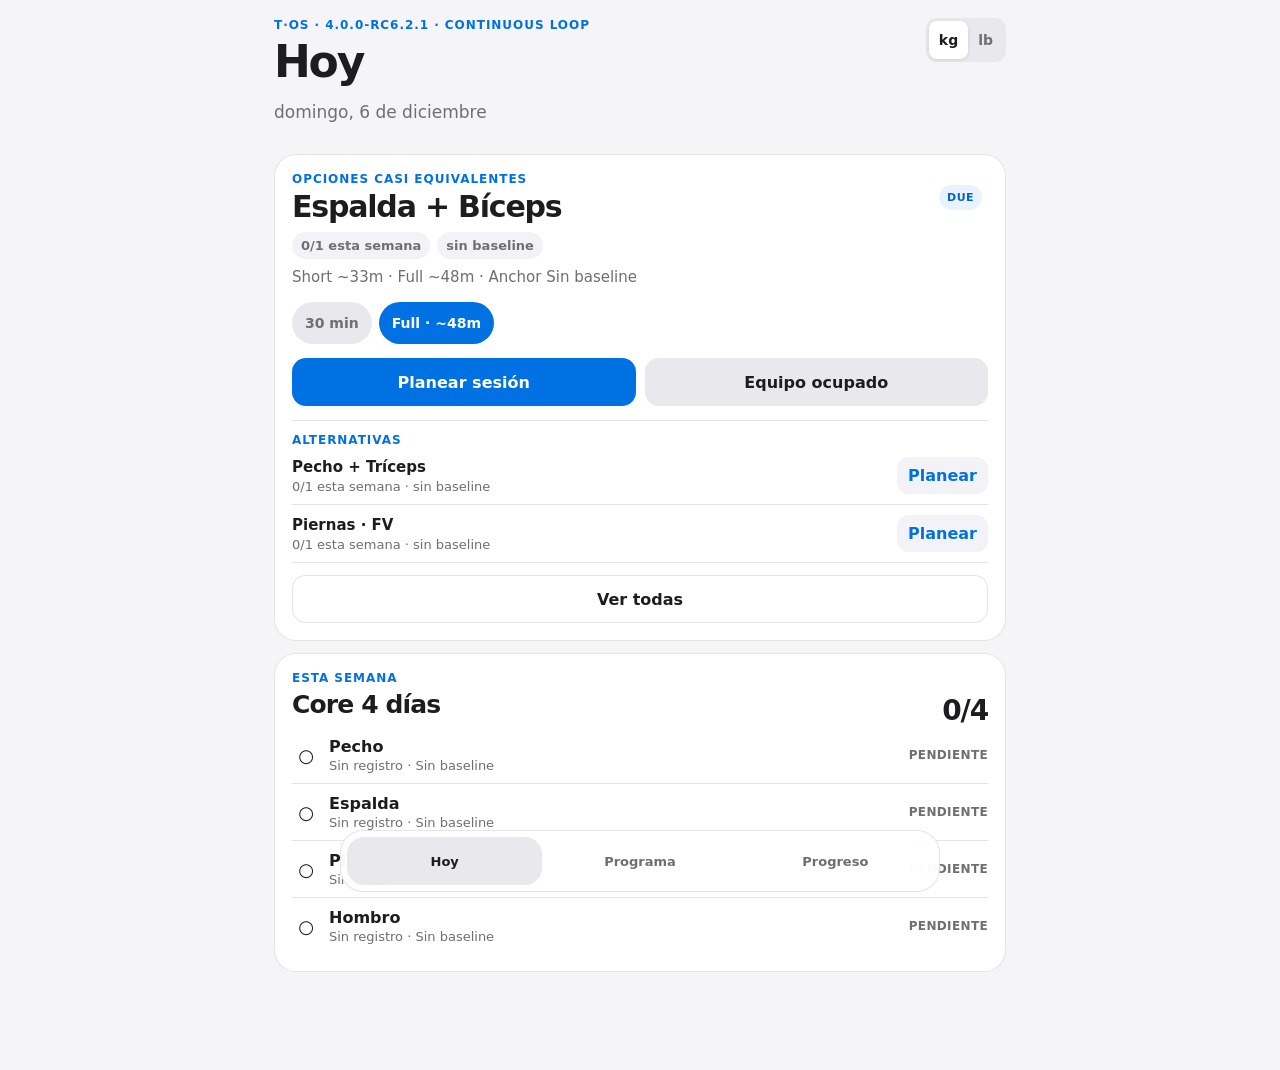
==== index.html @ c97255dc "fix: remediate PR-S1 recovery and compatibility findings" ====
<!doctype html>
<html lang="es"><head>
<meta charset="utf-8"><meta name="viewport" content="width=device-width,initial-scale=1,viewport-fit=cover,user-scalable=no">
<meta name="theme-color" content="#f5f5f7"><title>Training OS · FV Hybrid</title>
<link rel="apple-touch-icon" sizes="180x180" href="./training-os-loop-v1-180.png?v=4.0.0-rc6.2.1">
<link rel="manifest" href="./manifest.webmanifest?v=4.0.0-rc6.2.1">
<meta name="application-name" content="Training OS">
<meta name="apple-mobile-web-app-title" content="Training OS">
<meta http-equiv="Cache-Control" content="no-cache, no-store, must-revalidate">
<meta http-equiv="Pragma" content="no-cache">
<meta http-equiv="Expires" content="0">
<meta name="apple-mobile-web-app-capable" content="yes">
<meta name="apple-mobile-web-app-status-bar-style" content="default">
<meta name="apple-mobile-web-app-title" content="Training OS">
<style>:root{--bg:#f5f5f7;--card:#fff;--ink:#1d1d1f;--muted:#6e6e73;--line:rgba(0,0,0,.10);--blue:#0071e3;--green:#248a3d;--amber:#a15c00;--red:#d70015;--r:22px}
*{box-sizing:border-box}html,body{margin:0;background:var(--bg);color:var(--ink);font-family:-apple-system,BlinkMacSystemFont,"SF Pro Text","SF Pro Display",system-ui,sans-serif;-webkit-font-smoothing:antialiased}button,input{font:inherit}button{-webkit-tap-highlight-color:transparent}
.app{max-width:760px;margin:auto;padding:calc(18px + env(safe-area-inset-top)) 14px calc(98px + env(safe-area-inset-bottom))}
.page{display:none}.page.active{display:block}.eyebrow{font-size:12px;font-weight:800;letter-spacing:.08em;text-transform:uppercase;color:var(--blue)}h1{font-size:44px;letter-spacing:-.05em;line-height:1;margin:8px 0 10px}h2{font-size:25px;letter-spacing:-.035em;margin:0 0 8px}.sub{color:var(--muted);line-height:1.4}.small{font-size:13px;color:var(--muted);line-height:1.42}.micro{font-size:11px;color:var(--muted)}
.card{background:var(--card);border:1px solid var(--line);border-radius:var(--r);padding:17px;margin-top:12px}.btn{border:0;border-radius:14px;min-height:48px;padding:12px 16px;font-weight:800;cursor:pointer}.primary{background:var(--blue);color:#fff}.secondary{background:#e8e8ed;color:var(--ink)}.ghost{background:#fff;border:1px solid var(--line);color:var(--ink)}
.pill{display:inline-flex;padding:7px 10px;border-radius:999px;background:#f1f1f3;font-size:12px;font-weight:750;margin:3px}.unit{display:inline-flex;background:#e8e8ed;padding:3px;border-radius:11px}.unit button{border:0;background:transparent;border-radius:8px;padding:7px 10px;font-size:12px;font-weight:850;color:var(--muted);min-height:38px}.unit button.active{background:#fff;color:var(--ink);box-shadow:0 1px 4px rgba(0,0,0,.10)}
.bottom{position:fixed;left:50%;bottom:calc(8px + env(safe-area-inset-bottom));transform:translateX(-50%);width:min(600px,calc(100vw - 16px));background:rgba(255,255,255,.92);backdrop-filter:blur(18px);border:1px solid var(--line);border-radius:23px;padding:6px;display:flex;z-index:40}.bottom button{flex:1;border:0;background:transparent;border-radius:17px;min-height:48px;color:var(--muted);font-size:11px;font-weight:800}.bottom button.active{background:#ececf1;color:var(--ink)}
.week{display:grid;grid-template-columns:repeat(7,88px);gap:7px;overflow:auto}.day{border:1px solid var(--line);border-radius:15px;padding:10px;background:#fff;min-height:95px}.day strong{display:block;margin-top:8px}.day span{font-size:11px;color:var(--muted)}.integrity{float:right;font-size:11px;padding:5px 8px;border-radius:999px;background:#ecfdf3;color:#166534;font-weight:800}.integrity.med{background:#fff7ed;color:#9a3412}
.overlay{position:fixed;inset:0;z-index:100;background:var(--bg);display:none;overflow:auto}.overlay.open{display:block}.session{max-width:600px;margin:auto;min-height:100svh;padding:calc(8px + env(safe-area-inset-top)) 14px calc(24px + env(safe-area-inset-bottom))}
.sessionbar{position:sticky;top:0;z-index:15;background:rgba(245,245,247,.94);backdrop-filter:blur(20px);padding:8px 0 9px;border-bottom:1px solid var(--line);display:flex;align-items:center;justify-content:space-between;gap:8px}.sessionbar .meta{min-width:0}.sessionbar .title{font-size:17px;font-weight:850;white-space:nowrap;overflow:hidden;text-overflow:ellipsis}.sessionbar .progress{font-size:11px;color:var(--muted);margin-top:2px}.circle{width:44px;height:44px;border:0;border-radius:50%;background:#e8e8ed;font-size:21px;font-weight:850;flex:0 0 auto}
.stage{padding-top:14px}.state-label{font-size:12px;font-weight:850;color:var(--blue);letter-spacing:.08em;text-transform:uppercase}.exercise-title{font-size:31px;line-height:1.03;font-weight:900;letter-spacing:-.045em;margin:6px 0 6px}.specrow{display:flex;gap:6px;flex-wrap:wrap}.spec{background:#ededf0;padding:6px 8px;border-radius:999px;font-size:11px;font-weight:800}.video{display:inline-flex;align-items:center;gap:5px;color:var(--blue);font-size:13px;font-weight:800;text-decoration:none;margin-top:9px;min-height:44px}
.tempo-box{border-radius:15px;background:#f4f8fd;padding:11px 12px;margin-top:9px}.tempo-box strong{display:block;font-size:13px}.tip{border-left:4px solid var(--blue);background:#f0f7ff;border-radius:14px;padding:12px 13px;margin-top:12px;font-size:13px;line-height:1.42}.guard{border-left-color:var(--amber);background:#fff7ea}.previous{margin-top:12px;padding:10px 12px;border-radius:14px;background:#f7f7f8;font-size:12px;color:var(--muted)}
.control{background:#fff;border:1px solid var(--line);border-radius:20px;padding:13px;margin-top:12px}.control label{display:block;text-align:center;font-size:11px;color:var(--muted);font-weight:800;text-transform:uppercase;letter-spacing:.06em}.stepper{display:grid;grid-template-columns:64px 1fr 64px;gap:8px;align-items:center;margin-top:7px}.stepper button{min-height:54px;border:0;border-radius:15px;background:#e8e8ed;font-size:20px;font-weight:900}.stepper input{width:100%;min-height:54px;border:1px solid #d2d2d7;border-radius:15px;text-align:center;font-size:24px;font-weight:850;background:#fff}.quickstep{display:flex;gap:6px;justify-content:center;margin-top:8px}.quickstep button{border:0;border-radius:999px;background:#f0f0f2;padding:8px 11px;font-size:12px;font-weight:800;min-height:38px}.rir{display:grid;grid-template-columns:repeat(4,1fr);gap:6px;margin-top:8px}.rir button{min-height:48px;border:1px solid var(--line);background:#fff;border-radius:13px;font-weight:850}.rir button.active{background:var(--blue);color:#fff;border-color:var(--blue)}
.cta{width:100%;min-height:58px;border:0;border-radius:17px;background:var(--blue);color:#fff;font-size:17px;font-weight:900;margin-top:14px}.next-mini{border-top:1px solid var(--line);margin-top:14px;padding-top:12px;font-size:12px;color:var(--muted)}
.rest{text-align:center}.rest-time{font-size:78px;line-height:1;font-weight:900;letter-spacing:-.06em;margin:12px 0 3px;font-variant-numeric:tabular-nums}.ready{color:var(--green)}.timercontrols{display:flex;justify-content:center;gap:8px;margin:10px 0}.timercontrols button{min-height:46px;border:0;border-radius:999px;background:#e8e8ed;padding:10px 15px;font-weight:850}.timercontrols .skip{background:#1d1d1f;color:#fff}
.rest-next{text-align:left;background:#fff;border:1px solid var(--line);border-radius:20px;padding:15px;margin-top:15px}.rest-next .big{font-size:24px;font-weight:900;line-height:1.08;margin-top:4px}.superset-badge{display:inline-flex;margin-top:8px;padding:6px 9px;border-radius:999px;background:#e9f3ff;color:#0066cc;font-size:12px;font-weight:850}.rest-last{text-align:left;background:#f7f7f8;border-radius:15px;padding:11px 12px;margin-top:12px;font-size:13px}.startnext{width:100%;min-height:56px;border:0;border-radius:16px;background:var(--blue);color:#fff;font-weight:900;margin-top:14px}

.actionrow{display:flex;gap:9px;margin-top:14px}.actionrow .btn{flex:1}.recommend-note{margin-top:8px}
.picker{position:fixed;inset:0;z-index:130;background:rgba(0,0,0,.32);display:none;align-items:flex-end;justify-content:center;backdrop-filter:blur(8px)}.picker.open{display:flex}
.picker-sheet{width:min(620px,100%);max-height:82svh;overflow:auto;background:var(--card);border-radius:28px 28px 0 0;padding:12px 14px calc(18px + env(safe-area-inset-bottom));box-shadow:0 -18px 60px rgba(0,0,0,.20)}
.picker-handle{width:38px;height:5px;background:#c7c7cc;border-radius:999px;margin:1px auto 12px}.picker-head{display:flex;align-items:center;justify-content:space-between;gap:10px;padding:0 3px 8px}.picker-title{font-size:26px;font-weight:900;letter-spacing:-.04em}
.workout-option{width:100%;border:1px solid var(--line);background:var(--card);border-radius:18px;padding:14px;margin-top:9px;text-align:left;min-height:76px;display:flex;align-items:center;justify-content:space-between;gap:12px;color:var(--ink)}
.workout-option-main{min-width:0}.workout-option-name{font-size:17px;font-weight:850;letter-spacing:-.02em}.workout-option-meta{font-size:12px;color:var(--muted);margin-top:4px;line-height:1.35}.workout-option-side{display:flex;flex-direction:column;align-items:flex-end;gap:6px;flex:0 0 auto}.rec-badge{font-size:10px;font-weight:850;color:#0066cc;background:#e9f3ff;border-radius:999px;padding:5px 7px}.chev{font-size:20px;color:var(--muted)}
.program-actions{clear:both;padding-top:12px}.program-actions .btn{width:100%}

.transition{text-align:center;padding-top:36px}.transition .symbol{font-size:42px}.transition .big{font-size:32px;font-weight:900;letter-spacing:-.04em;margin-top:8px}.resume{display:none}.resume.show{display:block}.health{font-weight:850}.ok{color:var(--green)}.warn{color:var(--amber)}.historyrow{padding:11px 0;border-bottom:1px solid var(--line)}.historyrow:last-child{border:0}
@media(max-width:430px){h1{font-size:39px}.exercise-title{font-size:28px}.rest-time{font-size:72px}.card{padding:15px}.stepper{grid-template-columns:60px 1fr 60px}}
@media(prefers-color-scheme:dark){:root{--bg:#000;--card:#1c1c1e;--ink:#f5f5f7;--muted:#98989d;--line:rgba(255,255,255,.11)}.secondary,.circle,.bottom button.active,.stepper button,.timercontrols button,.unit{background:#2c2c2e}.bottom{background:rgba(28,28,30,.92)}.sessionbar{background:rgba(0,0,0,.92)}.spec,.quickstep button{background:#2c2c2e}.stepper input,.rir button,.rest-next,.control{background:#1c1c1e;color:var(--ink)}.tempo-box,.tip{background:#071828}.guard{background:#2a1c08}.previous,.rest-last{background:#1c1c1e}}

/* RC5.2 — semantic surfaces + gym readability */
:root{
  --surface:#ffffff;--surface2:#f2f2f7;--control:#e8e8ed;--controlSelected:#ffffff;
  --label:#1d1d1f;--secondaryLabel:#6e6e73;--separator:rgba(0,0,0,.10);
  --danger:#d70015;--dangerSurface:#fff1f0;--successSurface:#ecfdf3;
}
.small{font-size:15px;line-height:1.45}.micro{font-size:13px;line-height:1.4}.sub{font-size:17px}
.card,.control,.rest-next,.workout-option,.picker-sheet{background:var(--surface);color:var(--label)}
.secondary,.circle,.stepper button,.timercontrols button,.unit,.quickstep button,.bottom button.active{background:var(--control);color:var(--label)}
.ghost{background:var(--surface);color:var(--label)}
.danger{background:var(--dangerSurface);color:var(--danger);border:1px solid color-mix(in srgb,var(--danger) 25%,transparent)}
.unit button{font-size:14px;color:var(--secondaryLabel)}.unit button.active{background:var(--controlSelected);color:var(--label)}
.bottom button{font-size:13px}.day{background:var(--surface);user-select:none}.day span{font-size:13px}.week{overscroll-behavior-x:contain;-webkit-overflow-scrolling:touch;touch-action:pan-x}.week-note{font-size:13px;color:var(--secondaryLabel);margin:10px 2px 0}
.sessionbar .title{font-size:18px}.sessionbar .progress{font-size:14px}.state-label{font-size:14px}.spec{font-size:14px;padding:7px 9px}
.video{font-size:15px}.tempo-box{background:var(--surface2);padding:13px 14px}.tempo-box strong{font-size:16px}.tempo-map,.tempo-execution{font-size:15px;line-height:1.45;color:var(--secondaryLabel);margin-top:4px}.tempo-execution b{color:var(--label)}
.tip{font-size:16px;line-height:1.47}.previous{font-size:15px;line-height:1.45;background:var(--surface2);color:var(--secondaryLabel)}
.control label{font-size:14px}.stepper input{color:var(--label);background:var(--surface);font-size:26px}.quickstep button{font-size:14px}
.rir button{font-size:16px;background:var(--surface);color:var(--label)}
.next-mini{font-size:15px;line-height:1.45}.next-mini .next-kicker{font-size:13px;font-weight:850;letter-spacing:.06em;text-transform:uppercase;color:var(--blue)}.next-mini .next-title{font-size:17px;font-weight:850;color:var(--label);margin-top:3px}.next-mini .next-meta{font-size:15px;color:var(--secondaryLabel);margin-top:3px}
.rest-last{font-size:15px;background:var(--surface2)}.rest-next .big{font-size:26px}.superset-badge{font-size:13px}
.decision-strip{display:flex;gap:7px;flex-wrap:wrap;margin-top:10px}.decision-chip{font-size:13px;font-weight:800;padding:7px 9px;border-radius:999px;background:var(--surface2);color:var(--secondaryLabel)}
.program-metrics{display:grid;grid-template-columns:repeat(2,minmax(0,1fr));gap:8px;margin:12px 0}.metric{background:var(--surface2);border-radius:13px;padding:10px}.metric b{display:block;font-size:14px}.metric span{display:block;font-size:13px;color:var(--secondaryLabel);margin-top:2px}.status-chip{display:inline-flex;font-size:11px;font-weight:900;letter-spacing:.04em;padding:6px 8px;border-radius:999px;background:var(--surface2);color:var(--secondaryLabel);margin-right:6px}.status-chip.due{background:#e9f3ff;color:#0066cc}.status-chip.ontrack{background:var(--successSurface);color:#166534}.status-chip.recent{background:#fff7ed;color:#9a3412}
.memory-card{margin-top:12px;padding:11px 12px;border-radius:14px;background:var(--surface2);font-size:14px;line-height:1.42}.memory-card strong{font-size:15px}.progress-note{margin-top:5px;color:var(--secondaryLabel)}.progress-note.eligible{color:var(--green);font-weight:800}
.compact-sheet{padding-bottom:calc(14px + env(safe-area-inset-bottom))}.sheet-action,.sheet-cancel{width:100%;border:0;border-radius:16px;text-align:left;padding:14px 15px;margin-top:9px;background:var(--surface2);color:var(--label);font-size:17px;font-weight:850;min-height:58px}.sheet-action span{display:block;font-size:13px;font-weight:500;color:var(--secondaryLabel);margin-top:3px}.danger-action{color:var(--danger)}.sheet-cancel{text-align:center;background:var(--control)}
button:disabled{opacity:.45}

/* RC6 — decision architecture + planner */
.today-status{display:flex;align-items:center;justify-content:space-between;gap:10px;flex-wrap:wrap}.today-title{font-size:30px;font-weight:900;letter-spacing:-.04em;line-height:1.05;margin-top:5px}.today-meta{font-size:15px;color:var(--secondaryLabel);line-height:1.45;margin-top:8px}.time-choice,.preset-row{display:flex;gap:7px;flex-wrap:wrap;margin-top:13px}.time-choice button,.preset-row button{border:0;border-radius:999px;min-height:42px;padding:9px 13px;background:var(--control);color:var(--secondaryLabel);font-size:14px;font-weight:850}.time-choice button.active,.preset-row button.active{background:var(--blue);color:#fff}
.week-head{display:flex;align-items:flex-end;justify-content:space-between;gap:8px}.week-score{font-size:28px;font-weight:900;letter-spacing:-.04em}.week-list{margin-top:10px}.week-row{display:grid;grid-template-columns:28px 1fr auto;gap:9px;align-items:center;padding:10px 0;border-bottom:1px solid var(--separator)}.week-row:last-child{border-bottom:0}.week-icon{font-size:18px;font-weight:900;text-align:center}.week-name{font-size:16px;font-weight:850}.week-detail{font-size:13px;color:var(--secondaryLabel);margin-top:2px}.week-state{font-size:12px;font-weight:900;letter-spacing:.03em;text-transform:uppercase;color:var(--secondaryLabel)}.week-state.done{color:var(--green)}.week-state.partial{color:var(--amber)}.week-state.active{color:var(--blue)}
.program-section-title{font-size:14px;font-weight:900;letter-spacing:.08em;text-transform:uppercase;color:var(--secondaryLabel);margin:22px 3px 4px}.program-card-head{display:flex;align-items:flex-start;justify-content:space-between;gap:8px}.program-card-head h2{margin-top:5px}.program-card-note{font-size:14px;color:var(--secondaryLabel);line-height:1.45;margin-top:8px}.status-chip.partial{background:#fff7ed;color:#9a3412}.status-chip.flex{background:#f2f2f7;color:#6e6e73}.status-chip.catchup{background:#f5e9ff;color:#7a2bbd}.program-coverage{font-size:13px;color:var(--secondaryLabel);margin-top:8px}
.planner-sheet{max-height:94svh}.planner-summary{display:grid;grid-template-columns:repeat(3,1fr);gap:8px;margin:12px 0}.planner-stat{background:var(--surface2);border-radius:14px;padding:10px;text-align:center}.planner-stat b{display:block;font-size:20px}.planner-stat span{display:block;font-size:12px;color:var(--secondaryLabel);margin-top:2px}.planner-exercise{display:grid;grid-template-columns:44px 1fr;gap:10px;align-items:center;border-top:1px solid var(--separator);padding:11px 1px}.plan-toggle{width:42px;height:42px;border-radius:13px;border:1px solid var(--separator);background:var(--surface);color:var(--secondaryLabel);font-size:20px;font-weight:900}.plan-toggle.active{background:var(--blue);color:#fff;border-color:var(--blue)}.planner-exercise-name{font-size:16px;font-weight:850}.planner-exercise-meta{font-size:13px;color:var(--secondaryLabel);margin-top:3px;line-height:1.35}.planner-note{font-size:13px;color:var(--secondaryLabel);line-height:1.4;margin:12px 2px}.catchup-note{border-left:4px solid #bf5af2;background:#f8f1ff;border-radius:13px;padding:10px 12px;margin-top:10px;font-size:14px;line-height:1.4}.next-priority{font-size:14px;color:var(--secondaryLabel);margin-top:9px}
.today-reasons{display:flex;gap:7px;flex-wrap:wrap;margin-top:10px}.reason-chip{font-size:13px;font-weight:750;background:var(--surface2);color:var(--secondaryLabel);padding:6px 9px;border-radius:999px}.today-alts{margin-top:14px;border-top:1px solid var(--separator);padding-top:12px}.today-alt{display:flex;justify-content:space-between;gap:10px;align-items:center;padding:10px 0;border-bottom:1px solid var(--separator)}.today-alt b{display:block;font-size:15px}.today-alt span{display:block;font-size:13px;color:var(--secondaryLabel);margin-top:3px}.mini-plan{border:0;border-radius:12px;background:var(--surface2);color:var(--blue);font-weight:800;padding:9px 11px}.today-choice-footer{display:flex;gap:8px;margin-top:12px;align-items:center}.today-choice-footer .btn{flex:1}.availability-reset{border:0;background:transparent;color:var(--blue);font-size:13px;font-weight:800;padding:8px}.actionrow .secondary{min-width:140px}
.next-mini{position:relative}.rest-next{position:relative}
@media(prefers-color-scheme:dark){.status-chip.flex{background:var(--surface2);color:var(--secondaryLabel)}.status-chip.catchup{background:#271330;color:#d7a4ff}.catchup-note{background:#211128;color:#d7a4ff}.plan-toggle{background:var(--surface);color:var(--secondaryLabel)}}

@media(prefers-color-scheme:dark){
  :root{
    --bg:#000000;--card:#1c1c1e;--ink:#f5f5f7;--muted:#aeaeb2;--line:rgba(255,255,255,.12);
    --surface:#1c1c1e;--surface2:#2c2c2e;--control:#2c2c2e;--controlSelected:#3a3a3c;
    --label:#f5f5f7;--secondaryLabel:#aeaeb2;--separator:rgba(255,255,255,.12);
    --blue:#0a84ff;--green:#30d158;--amber:#ff9f0a;--red:#ff453a;--danger:#ff453a;--dangerSurface:#2a0e0e;--successSurface:#102719;
  }
  .primary{background:var(--blue);color:#fff}.secondary,.circle,.stepper button,.timercontrols button,.unit,.quickstep button,.bottom button.active{background:var(--control);color:var(--label)}
  .ghost{background:var(--surface);color:var(--label)}.unit button.active{background:var(--controlSelected);color:var(--label);box-shadow:none}
  .bottom{background:rgba(28,28,30,.94)}.sessionbar{background:rgba(0,0,0,.94)}
  .spec,.pill{background:var(--surface2);color:var(--label)}.stepper input,.rir button,.rest-next,.control{background:var(--surface);color:var(--label)}
  .tempo-box,.previous,.rest-last,.memory-card,.decision-chip,.metric{background:var(--surface2)}.tip{background:#071828}.guard{background:#2a1c08}.day{background:var(--surface)}
  .integrity{background:#102719;color:#30d158}.integrity.med{background:#2a1c08;color:#ff9f0a}.rec-badge{background:#0b2440;color:#64a8ff}.superset-badge{background:#0b2440;color:#64a8ff}
}


.warmup-card,.cooldown-card{border:1px solid var(--separator);background:var(--surface);border-radius:20px;padding:16px;margin-top:12px}.prep-row{padding:11px 0;border-top:1px solid var(--separator)}.prep-row:first-child{border-top:0}.prep-row b{display:block;font-size:16px}.prep-row span{display:block;color:var(--secondaryLabel);font-size:14px;line-height:1.4;margin-top:3px}
.alt-note{margin-top:8px;padding:9px 11px;border-radius:12px;background:var(--surface2);color:var(--secondaryLabel);font-size:14px;line-height:1.35}.alt-note b{color:var(--label)}
.superset-plan{border:1px solid rgba(0,122,255,.30);background:rgba(0,122,255,.06);border-radius:18px;padding:9px;margin:10px 0}.superset-plan>.superset-title{font-size:12px;font-weight:900;letter-spacing:.08em;color:var(--blue);text-transform:uppercase;padding:3px 4px 7px}.superset-plan .planner-exercise{margin:5px 0;background:var(--surface)}
.rest{padding-bottom:calc(106px + env(safe-area-inset-bottom))}.rest-dock{position:fixed;left:50%;right:auto;transform:translateX(-50%);width:min(760px,calc(100% - 24px));bottom:calc(10px + env(safe-area-inset-bottom));z-index:120;margin:0;padding:10px;background:var(--surface);color:var(--label);border:1px solid var(--separator);border-radius:20px;display:flex;align-items:center;gap:10px;box-shadow:0 12px 40px rgba(0,0,0,.24)}.rest-dock-info{min-width:0;flex:1}.rest-dock-kicker{font-size:12px;font-weight:850;color:var(--secondaryLabel);text-transform:uppercase;letter-spacing:.06em}.rest-dock-next{font-size:15px;font-weight:850;white-space:nowrap;overflow:hidden;text-overflow:ellipsis}.rest-dock button{min-height:48px;border:0;border-radius:14px;background:var(--blue);color:white;font-weight:850;padding:0 17px;font-size:15px}.rest-dock button.waiting{background:var(--control);color:var(--label)}
.routine-review{margin-top:10px;padding:10px 12px;border-radius:14px;background:var(--surface2);font-size:13px;line-height:1.35;color:var(--secondaryLabel)}.routine-review b{color:var(--label)}
.video-unverified{display:inline-flex;align-items:center;min-height:44px;color:var(--secondaryLabel);font-size:13px;font-weight:750;margin-top:8px}
.video-safe{border:0;background:transparent;padding:0;min-height:44px;color:var(--blue);font:inherit;font-weight:850;text-align:left;cursor:pointer;-webkit-appearance:none;appearance:none}

</style>

<meta name="apple-mobile-web-app-capable" content="yes"><meta name="apple-mobile-web-app-status-bar-style" content="default"><meta name="apple-mobile-web-app-title" content="Training OS">
</head><body>
<div id="fatalBoot" hidden style="position:fixed;z-index:9999;left:12px;right:12px;top:calc(12px + env(safe-area-inset-top));background:#fff1f0;color:#b42318;border:1px solid #f3b4ae;border-radius:14px;padding:12px 14px;font:600 14px -apple-system,BlinkMacSystemFont,sans-serif;box-shadow:0 10px 30px rgba(0,0,0,.12)"></div>
<div class="app">
<div class="card" id="storageRecovery" role="status" aria-live="polite"></div>
<section class="page active" id="today">
<div style="display:flex;justify-content:space-between;gap:10px;align-items:flex-start"><div><div class="eyebrow">T·OS · 4.0.0-rc6.2.1 · Continuous Loop</div><h1>Hoy</h1><p class="sub" id="todayDate"></p></div><div class="unit"><button data-unit="kg">kg</button><button data-unit="lb">lb</button></div></div>
<div class="card resume" id="resumeCard"><div class="eyebrow">Sesión activa</div><h2 id="resumeTitle"></h2><p class="small" id="resumeMeta"></p><button class="btn primary" id="resumeBtn">Reanudar</button><div class="actionrow"><button class="btn secondary" id="finishEarlyBtn">Finalizar y guardar</button><button class="btn danger" id="discardSessionBtn">Descartar sesión</button></div></div>
<div class="card" id="todayDecisionCard"><div id="todayDecision"></div></div>
<div class="card" id="weekSnapshotCard"><div id="weekSnapshot"></div></div>
</section>
<section class="page" id="program"><div class="eyebrow">Decision cards</div><h1>Programa</h1><p class="sub">Recencia, cobertura semanal, tiempo y progreso para elegir; el plan de hoy se confirma antes de entrenar.</p><div id="programCards"></div></section>
<section class="page" id="progress"><div class="eyebrow">Data</div><h1>Progreso</h1><div class="card"><span class="small">Storage</span><div class="health" id="storageHealth">—</div></div><div class="card"><h2 id="stats">0 sesiones</h2><p class="small" id="statsSub"></p></div><div class="card"><h2>Diagnóstico</h2><p class="small" id="diagSummary">Sin eventos.</p></div><div class="card"><h2>Backup</h2><button class="btn secondary" id="exportBtn">Exportar JSON</button> <label class="btn ghost" style="display:inline-flex;align-items:center;cursor:pointer">Importar<input type="file" id="importFile" accept=".json,application/json" hidden></label></div><div class="card"><h2>Historial</h2><div id="history"></div></div></section>
</div>
<nav class="bottom"><button class="active" data-page="today">Hoy</button><button data-page="program">Programa</button><button data-page="progress">Progreso</button></nav>
<div class="overlay" id="sessionOverlay"><div class="session"><div class="sessionbar"><button class="circle" id="closeSession">‹</button><div class="meta"><div class="title" id="sessionTitle"></div><div class="progress" id="sessionProgress"></div></div><div class="unit"><button data-unit="kg">kg</button><button data-unit="lb">lb</button></div></div><div class="card" id="completionRecovery" role="status" aria-live="polite" hidden></div><div id="sessionStage"></div></div></div>
<div class="picker" id="workoutPicker" aria-hidden="true"><div class="picker-sheet" role="dialog" aria-modal="true" aria-labelledby="pickerTitle"><div class="picker-handle"></div><div class="picker-head"><div><div class="eyebrow">Tú decides</div><div class="picker-title" id="pickerTitle">Elige tu sesión</div></div><button class="circle" id="closePicker" aria-label="Cerrar">×</button></div><p class="small">La recomendación guía la rotación; nunca bloquea otra rutina.</p><div id="workoutOptions"></div></div></div>
<div class="picker" id="plannerSheet" aria-hidden="true"><div class="picker-sheet planner-sheet" role="dialog" aria-modal="true" aria-labelledby="plannerTitle"><div class="picker-handle"></div><div class="picker-head"><div><div class="eyebrow">Plan de hoy</div><div class="picker-title" id="plannerTitle">Confirma tu sesión</div></div><button class="circle" id="closePlanner" aria-label="Cerrar">×</button></div><p class="small" id="plannerSubtitle"></p><div class="preset-row" id="plannerPresets"></div><div class="planner-summary" id="plannerSummary"></div><div id="plannerExercises"></div><p class="planner-note">Los cambios aplican solo a hoy; tu Programa base no se modifica.</p><button class="cta" id="startPlannedSession">Empezar plan</button></div></div>
<div class="picker" id="skipSheet" aria-hidden="true"><div class="picker-sheet compact-sheet" role="dialog" aria-modal="true" aria-labelledby="skipTitle"><div class="picker-handle"></div><div class="picker-head"><div><div class="eyebrow">Modificar sesión</div><div class="picker-title" id="skipTitle">¿Qué quieres omitir?</div></div><button class="circle" id="closeSkipSheet" aria-label="Cerrar">×</button></div><button class="sheet-action" id="skipOneSet">Omitir este set<span>Continúa con el siguiente set.</span></button><button class="sheet-action danger-action" id="skipExercise">Omitir resto del ejercicio<span>Útil si el equipo está ocupado o necesitas recortar la sesión.</span></button><button class="sheet-cancel" id="cancelSkip">Cancelar</button></div></div>

<script>
window.addEventListener('error',e=>{try{const el=document.getElementById('fatalBoot');if(el){el.hidden=false;el.textContent='Training OS no pudo iniciar: '+(e.message||'error desconocido')}}catch(_){}});window.addEventListener('unhandledrejection',e=>{try{const el=document.getElementById('fatalBoot');if(el){el.hidden=false;el.textContent='Training OS no pudo iniciar: '+(e.reason?.message||e.reason||'promise error')}}catch(_){}});
(function tosReliabilityBootstrap(){
 const KEY='tos.reliability.v1';
 const standalone=window.matchMedia?.('(display-mode: standalone)').matches||navigator.standalone===true;
 const write=(type,extra={})=>{try{const rows=JSON.parse(localStorage.getItem(KEY)||'[]');rows.push({at:new Date().toISOString(),type,href:location.href,origin:location.origin,path:location.pathname,visibility:document.visibilityState,standalone,...extra});localStorage.setItem(KEY,JSON.stringify(rows.slice(-60)))}catch(_){}};
 write('launch',{referrer:document.referrer||'',navType:performance.getEntriesByType?.('navigation')?.[0]?.type||''});
 addEventListener('pageshow',e=>write('pageshow',{persisted:!!e.persisted}));
 addEventListener('pagehide',e=>write('pagehide',{persisted:!!e.persisted}));
 document.addEventListener('visibilitychange',()=>write('visibility'));
 // RC6.2.1 migration: remove only legacy Training OS workers/caches; preserve localStorage/session history.
 try{if('serviceWorker'in navigator)navigator.serviceWorker.getRegistrations().then(rs=>Promise.all(rs.filter(r=>String(r.scope||'').includes('/training-os/')).map(async r=>{const ok=await r.unregister();write('sw:unregister',{scope:r.scope,ok})}))).catch(e=>write('sw:error',{message:String(e)}))}catch(_){}
 try{if('caches'in window)caches.keys().then(keys=>Promise.all(keys.filter(k=>/training-os|fv-training-os/i.test(k)).map(async k=>{const ok=await caches.delete(k);write('cache:delete',{name:k,ok})}))).catch(e=>write('cache:error',{message:String(e)}))}catch(_){}
})();

(async()=>{try{if('serviceWorker'in navigator){const regs=await navigator.serviceWorker.getRegistrations();await Promise.all(regs.filter(r=>String(r.scope||'').includes('/training-os/')).map(r=>r.unregister()));}if('caches'in window){const keys=await caches.keys();await Promise.all(keys.filter(k=>/training-os|fv-training-os/i.test(k)).map(k=>caches.delete(k)));}document.documentElement.dataset.swCleanup='done';}catch(e){document.documentElement.dataset.swCleanup='warn';}})();
const WORKOUTS = {
  "chest": {
    "name": "Pecho + Tríceps",
    "short": "Pecho",
    "goal": "Definición visual + fuerza",
    "duration": "50–60 min",
    "sourceConfidence": "alta",
    "note": "Fuerza de pecho primero; biseries solo después de los presses. La definición visual depende de composición corporal, no de 'reps de definición'.",
    "exercises": [
      {
        "name": "Machine / Lever Chest Press",
        "sets": 4,
        "reps": "4–6",
        "rir": "1–2",
        "tempo": "2-0-X-0",
        "rest": 165,
        "group": "Pecho",
        "alt": "Smith flat bench · converging chest press",
        "tip": "SETUP: escápulas atrás/abajo y pies firmes. EJECUCIÓN: baja 2 s, sin pausa pasiva, sube explosivo con control. STOP: termina el ROM antes de que el hombro izquierdo se vaya hacia delante o pinche.",
        "superset": null,
        "video": "https://www.youtube.com/results?search_query=Machine+%2F+Lever+Chest+Press+proper+form+tutorial"
      },
      {
        "name": "Smith Flat Bench Press",
        "sets": 3,
        "reps": "5–7",
        "rir": "1–2",
        "tempo": "2-1-X-0",
        "rest": 150,
        "group": "Pecho",
        "alt": "Chest press guiada · cable bench press",
        "tip": "Usa safeties y el mismo punto de toque cada rep. Baja 2 s, pausa 1 s con tensión, acelera la subida. No persigas profundidad si cambia la posición del hombro.",
        "superset": null,
        "video": "https://www.youtube.com/results?search_query=Smith+Flat+Bench+Press+proper+form+tutorial"
      },
      {
        "name": "Converging Chest Press",
        "sets": 2,
        "reps": "8–12",
        "rir": "2",
        "tempo": "2-1-1-0",
        "rest": 90,
        "group": "Pecho",
        "alt": "Cable press con agarre neutro",
        "tip": "Deja el ego fuera: busca aducción del brazo y tensión continua. Pausa 1 s en el estiramiento cómodo y evita el estiramiento extremo del hombro.",
        "superset": null,
        "video": "https://www.youtube.com/results?search_query=Converging+Chest+Press+proper+form+tutorial"
      },
      {
        "name": "Rope Pushdown",
        "sets": 4,
        "reps": "6–8",
        "rir": "1–2",
        "tempo": "2-0-1-1",
        "rest": 60,
        "group": "Tríceps",
        "alt": "Straight-bar pushdown",
        "tip": "Codos quietos al costado. Extiende sin adelantar hombros y separa la cuerda al final; 1 s de contracción.",
        "superset": "Cable / Machine Crunch",
        "video": "https://www.youtube.com/results?search_query=Rope+Pushdown+proper+form+tutorial"
      },
      {
        "name": "Cable / Machine Crunch",
        "sets": 4,
        "reps": "10–15",
        "rir": "2",
        "tempo": "2-1-1-1",
        "rest": 60,
        "group": "Core",
        "alt": "Dead bug",
        "tip": "Acerca esternón a pelvis. Cadera casi inmóvil; si sientes más flexor de cadera que abdomen, reduce recorrido.",
        "superset": "Rope Pushdown",
        "video": "https://www.youtube.com/results?search_query=Cable+%2F+Machine+Crunch+proper+form+tutorial"
      },
      {
        "name": "Cross-Body Pushdown",
        "sets": 3,
        "reps": "10–12/lado",
        "rir": "1–2",
        "tempo": "2-0-1-1",
        "rest": 60,
        "group": "Tríceps",
        "alt": "Single-arm cable pushdown",
        "tip": "Hombro neutro y estable. Cruza ligeramente al final sin convertir la extensión de codo en rotación del hombro.",
        "superset": null,
        "video": "https://www.youtube.com/results?search_query=Cross-Body+Pushdown+proper+form+tutorial"
      }
    ],
    "programId": "chest-strength-definition-current",
    "warmup": [
      {
        "name": "General · bici/remo suave",
        "dose": "3 min",
        "cue": "Ritmo conversacional; solo elevar temperatura."
      },
      {
        "name": "Rotación externa · cable/banda",
        "dose": "1×12–15/lado",
        "cue": "Carga ligera, codo estable; cero dolor."
      },
      {
        "name": "Chest Press · ramp-up",
        "dose": "2 sets progresivos",
        "cue": "~40–60% y ~65–75% de la carga de trabajo, lejos del fallo."
      }
    ],
    "cooldown": [
      {
        "name": "Pectoral en marco · suave",
        "dose": "20–30 s/lado",
        "cue": "Sin forzar el hombro anterior."
      },
      {
        "name": "Lat stretch en banco",
        "dose": "20–30 s/lado",
        "cue": "Respira; rango cómodo."
      },
      {
        "name": "Respiración / caminata suave",
        "dose": "60 s",
        "cue": "Opcional; no se presenta como requisito de recuperación."
      }
    ]
  },
  "back": {
    "name": "Espalda + Bíceps",
    "short": "Espalda",
    "goal": "Hipertrofia + fuerza · bíceps hipertrofia → fuerza",
    "duration": "50–60 min",
    "sourceConfidence": "alta",
    "note": "Canonical 2026-08-08 V2. Fuerza de espalda primero; bíceps hipertrofia→fuerza. Biseries D y E son bloques reales A↔B→descanso.",
    "exercises": [
      {
        "name": "Chest-Supported Neutral Row",
        "sets": 4,
        "reps": "5–7",
        "rir": "2→1",
        "tempo": "2-1-1-1",
        "rest": 120,
        "group": "Espalda",
        "alt": "Plate-loaded row · seated cable row",
        "tip": "Pecho fijo al soporte. Alcance escapular controlado; rema con codo hacia cadera y pausa sin encoger hombros.",
        "superset": null,
        "video": "https://www.youtube.com/watch?v=FU6YQawma2Q"
      },
      {
        "name": "Neutral-Grip Lat Pulldown",
        "sets": 3,
        "reps": "6–8",
        "rir": "2→1",
        "tempo": "2-1-1-1",
        "rest": 120,
        "group": "Espalda",
        "alt": "Close-neutral pulldown · assisted neutral pull-up si 100% tolerado",
        "tip": "Costillas abajo y torso estable. Codos hacia costillas; termina antes de perder depresión escapular. Descanso objetivo 90–120 s.",
        "superset": null,
        "video": "https://www.youtube.com/watch?v=KgZqDuNx7rI"
      },
      {
        "name": "Single-Arm Supported Cable Row",
        "sets": 2,
        "reps": "9–12/lado",
        "rir": "1–2",
        "tempo": "3-1-1-1",
        "rest": 75,
        "group": "Espalda",
        "alt": "1-arm machine row · Meadows Row 2–3×8–10/lado",
        "tip": "Apóyate y evita rotar el torso. Excéntrica real de 3 s; codo atrás/abajo. Descanso 60–75 s.",
        "superset": null,
        "video": "https://macrosinc.net/exercises/back/single-arm-seated-cable-row/"
      },
      {
        "name": "Machine Preacher Curl",
        "sets": 3,
        "reps": "8–12",
        "rir": "2→1",
        "tempo": "3-1-1-1",
        "rest": 75,
        "group": "Bíceps",
        "alt": "Preacher cable · seated cable curl · standing cable curl",
        "tip": "Axila ≈ borde superior del pad. Extensión tolerable sin bloquear agresivamente el codo; bíceps es el limitante.",
        "superset": "Reverse Pec Deck",
        "video": "https://www.youtube.com/watch?v=AR-oARBkYxI"
      },
      {
        "name": "Reverse Pec Deck",
        "sets": 3,
        "reps": "12–15",
        "rir": "2",
        "tempo": "3-1-1-1",
        "rest": 75,
        "group": "Hombro posterior",
        "alt": "Cable reverse fly · chest-supported rear fly · face pull",
        "tip": "Pecho apoyado y hombros lejos de orejas. Abre sin impulso; controla 3 s el regreso. Descansa 60–75 s tras este partner.",
        "superset": "Machine Preacher Curl",
        "video": "https://www.youtube.com/watch?v=3RLqAh8-9Pg"
      },
      {
        "name": "Rope Hammer Curl",
        "sets": 2,
        "reps": "10–14",
        "rir": "1–2",
        "tempo": "3-0-1-1",
        "rest": 75,
        "group": "Bíceps",
        "alt": "Cross-body DB hammer curl",
        "tip": "Agarre neutro y codos quietos. Excéntrica 3 s, sin balancear torso.",
        "superset": "Straight-Arm Cable Pulldown",
        "video": "https://www.youtube.com/watch?v=QsFmiZAEZG0"
      },
      {
        "name": "Straight-Arm Cable Pulldown",
        "sets": 2,
        "reps": "12–15",
        "rir": "1–2",
        "tempo": "3-1-1-1",
        "rest": 75,
        "group": "Espalda",
        "alt": "Rope straight-arm pulldown · unilateral cable · machine pullover",
        "tip": "Brazos casi rectos, costillas abajo. Lleva axilas hacia bolsillos y controla 3 s el retorno. Descansa 60–75 s tras este partner.",
        "superset": "Rope Hammer Curl",
        "video": "https://www.youtube.com/watch?v=wcVDItawocI"
      },
      {
        "name": "Cable EZ / Straight-Bar Curl · pesado",
        "sets": 2,
        "reps": "6–8",
        "rir": "2",
        "tempo": "2-0-1-1",
        "rest": 90,
        "group": "Bíceps",
        "alt": "EZ attachment · straight bar · 2 D-handles",
        "tip": "Torso/hombros inmóviles y codos casi fijos. Cuando logres 8+8 @RIR≈2, considera subir el stack.",
        "superset": null,
        "video": "https://www.muscleandstrength.com/exercises/cable-curl.html"
      }
    ],
    "programId": "back-biceps-2026-08-08-v2",
    "warmup": [
      {
        "name": "Rotación externa · banda/cable",
        "dose": "2×12–15 · 2–1–2–1 · RIR 4",
        "cue": "30 s. Ligero y limpio."
      },
      {
        "name": "Scapular Pulldown / Scap Pull-up",
        "dose": "2×8–10 · 2–1–2–1 · RIR 3–4",
        "cue": "30 s. Usa pulldown si el hombro se siente inestable."
      }
    ],
    "cooldown": [
      {
        "name": "Cat–Cow",
        "dose": "6 reps lentas",
        "cue": "Movilidad, no fatiga."
      },
      {
        "name": "Lat stretch en banco",
        "dose": "20–30 s/lado",
        "cue": "Sin dolor de hombro."
      },
      {
        "name": "Wall / scap slides",
        "dose": "8 reps",
        "cue": "Control escapular suave."
      }
    ]
  },
  "legs": {
    "name": "Piernas · FV",
    "short": "Pierna",
    "goal": "Hipertrofia + fuerza",
    "duration": "50–60 min",
    "sourceConfidence": "alta",
    "note": "Baseline FV: 1 día formal/semana. Sin squat, lunge, leg press, correr, impacto ni hikes. Abducción condicional por rodilla derecha.",
    "exercises": [
      {
        "name": "Reverse Sled Drag",
        "sets": 5,
        "reps": "15–20 m",
        "rir": "3",
        "tempo": "Continuo",
        "rest": 60,
        "group": "Cuádriceps",
        "alt": "Backward treadmill 40–50 s",
        "tip": "Torso alto, pasos cortos y continuos. Rodilla sigue la línea del pie. Cero dolor, rebotes o sensación de inestabilidad.",
        "superset": null,
        "video": "https://www.youtube.com/results?search_query=Reverse+Sled+Drag+proper+form+tutorial"
      },
      {
        "name": "Leg Extension · unilateral",
        "sets": 3,
        "reps": "10–12/lado",
        "rir": "2",
        "tempo": "3-0-2-1",
        "rest": 75,
        "group": "Cuádriceps",
        "alt": "Reducir ROM/carga por lado",
        "tip": "Alinea rodilla con el pivote. Sube 2 s, pausa 1 s, baja 3 s. Cada lado define su propia carga; no fuerces simetría.",
        "superset": null,
        "video": "https://www.youtube.com/watch?v=TJQmtXUEzNk"
      },
      {
        "name": "Leg Extension · bilateral",
        "sets": 3,
        "reps": "12–15",
        "rir": "1–2",
        "tempo": "3-0-2-1",
        "rest": 90,
        "group": "Cuádriceps",
        "alt": "Unilateral alternado",
        "tip": "Mismo setup siempre. No rebotes en extensión; la fase de 3 s de bajada es parte del estímulo, no decoración.",
        "superset": null,
        "video": "https://www.youtube.com/results?search_query=Leg+Extension+%C2%B7+bilateral+proper+form+tutorial"
      },
      {
        "name": "Seated Leg Curl",
        "sets": 4,
        "reps": "8–12",
        "rir": "1–2",
        "tempo": "3-0-2-1",
        "rest": 90,
        "group": "Femoral",
        "alt": "Lying leg curl",
        "tip": "Muslos fijados bajo el pad y pelvis contra el respaldo. Flexiona 2 s, aprieta 1 s, vuelve 3 s sin despegar cadera.",
        "superset": null,
        "video": "https://www.youtube.com/watch?v=EqCsK_vlnfE"
      },
      {
        "name": "Lying Leg Curl",
        "sets": 2,
        "reps": "12–15",
        "rir": "2",
        "tempo": "3-0-2-1",
        "rest": 75,
        "group": "Femoral",
        "alt": "Extra seated curl",
        "tip": "Pelvis pesada contra el pad. No arquees lumbar para terminar la rep; squeeze 1 s y baja en 3 s.",
        "superset": null,
        "video": "https://www.youtube.com/results?search_query=Lying+Leg+Curl+proper+form+tutorial"
      },
      {
        "name": "Hip Thrust",
        "sets": 4,
        "reps": "8–12",
        "rir": "1–2",
        "tempo": "2-1-2-1",
        "rest": 120,
        "group": "Glúteo",
        "alt": "Glute drive machine",
        "tip": "Mentón ligeramente recogido y costillas abajo. Bloquea con glúteo 1 s; si el final viene de la espalda lumbar, ya pasaste el ROM.",
        "superset": null,
        "video": "https://www.youtube.com/watch?v=hCm-70-9_XE"
      },
      {
        "name": "Seated Calf Raise",
        "sets": 4,
        "reps": "10–15",
        "rir": "1–2",
        "tempo": "3-1-2-1",
        "rest": 60,
        "group": "Pantorrilla",
        "alt": "Standing calf machine",
        "tip": "Sube 2 s, pausa 1 s arriba; baja 3 s a estiramiento controlado y espera 1 s antes de repetir.",
        "superset": null,
        "video": "https://www.youtube.com/results?search_query=Seated+Calf+Raise+proper+form+tutorial"
      },
      {
        "name": "Hip Abduction · CONDICIONAL",
        "sets": 3,
        "reps": "15–20",
        "rir": "3",
        "tempo": "2-1-2-1",
        "rest": 60,
        "group": "Glúteo medio",
        "alt": "Omitir temporalmente",
        "tip": "Solo si rodilla derecha ≤2/10, sin inestabilidad y sin reacción posterior. Abre 2 s, pausa 1 s; no rebotes ni fuerces el final.",
        "superset": null,
        "video": "https://www.youtube.com/results?search_query=Hip+Abduction+proper+form+tutorial"
      },
      {
        "name": "Hip Adduction",
        "sets": 3,
        "reps": "12–20",
        "rir": "2",
        "tempo": "2-1-2-1",
        "rest": 60,
        "group": "Aductores",
        "alt": "Cable adduction ligera",
        "tip": "Pelvis estable y estiramiento inicial cómodo, no máximo. Cierra desde la cadera sin inclinar el tronco.",
        "superset": null,
        "video": "https://www.youtube.com/results?search_query=Hip+Adduction+proper+form+tutorial"
      }
    ],
    "programId": "legs-fv-current",
    "warmup": [
      {
        "name": "Bicicleta suave",
        "dose": "4 min",
        "cue": "Ritmo conversacional; sin dolor/inestabilidad."
      },
      {
        "name": "Seated Leg Curl · ramp-up",
        "dose": "1×12 ligero",
        "cue": "RIR ≥5; preparar sin fatigar."
      },
      {
        "name": "Leg Extension · ramp-up",
        "dose": "1×12 ligero",
        "cue": "ROM cómodo; rodilla estable."
      }
    ],
    "cooldown": [
      {
        "name": "Cuádriceps · suave",
        "dose": "20–30 s/lado",
        "cue": "Sin comprimir/agredir la rodilla."
      },
      {
        "name": "Femoral · suave",
        "dose": "20–30 s/lado",
        "cue": "Cadera neutra; sin rebotes."
      },
      {
        "name": "Pantorrilla",
        "dose": "20–30 s/lado",
        "cue": "Talón apoyado; rango cómodo."
      }
    ]
  },
  "shoulders": {
    "name": "Hombro · standalone",
    "short": "Hombro",
    "goal": "Hipertrofia + fuerza · shoulder-safe",
    "duration": "45–60 min",
    "sourceConfidence": "alta",
    "note": "Rutina standalone restaurada: press con mancuernas + landmine para fuerza, laterales/rear-delt para hipertrofia y cierre de estabilidad. Presses reinstalados tras confirmación actual de tolerancia; dolor/pinzamiento >2/10 = recorta ROM o cambia variante.",
    "exercises": [
      {
        "name": "DB Shoulder Press",
        "sets": 4,
        "reps": "6–8",
        "rir": "2",
        "tempo": "3-1-X-1",
        "rest": 150,
        "group": "Hombro",
        "alt": "Machine shoulder press neutral-grip · solo en ROM cómodo",
        "tip": "SETUP: agarre neutro/semi-neutro, escápulas estables y costillas abajo. EJECUCIÓN: sube sin encoger hombros; baja 3 s. STOP: pinzamiento, pérdida de control o dolor >2/10.",
        "superset": null,
        "video": "https://www.youtube.com/results?search_query=dumbbell+shoulder+press+proper+form+tutorial"
      },
      {
        "name": "Unilateral Landmine Press",
        "sets": 4,
        "reps": "8/lado",
        "rir": "2",
        "tempo": "2-1-X-1",
        "rest": 90,
        "group": "Hombro",
        "alt": "Single-arm cable press en plano escapular",
        "tip": "Plano escapular y tronco firme. Empuja arriba/adelante sin compensar con extensión lumbar. Mantén la trayectoria que hoy toleras; dolor >2/10 = recorta ROM.",
        "superset": null,
        "video": "https://www.youtube.com/results?search_query=unilateral+landmine+press+proper+form+tutorial"
      },
      {
        "name": "Machine Lateral Raise",
        "sets": 3,
        "reps": "10–15",
        "rir": "2",
        "tempo": "2-1-2-1",
        "rest": 75,
        "group": "Hombro",
        "alt": "Cable lateral raise en plano escapular",
        "tip": "Hombros lejos de orejas. Eleva en plano escapular solo hasta rango cómodo; 1 s arriba. Dolor >2/10 = recorta ROM.",
        "superset": null,
        "video": "https://www.youtube.com/results?search_query=Machine+Lateral+Raise+proper+form+tutorial"
      },
      {
        "name": "Cable Lateral Raise",
        "sets": 3,
        "reps": "12–15/lado",
        "rir": "2",
        "tempo": "2-1-2-1",
        "rest": 60,
        "group": "Hombro",
        "alt": "Lean-away cable raise",
        "tip": "Mantén el brazo en plano escapular y el tronco quieto. No ganes altura rotando el hombro con el codo elevado.",
        "superset": "Chest-Supported Rear-Delt Row",
        "video": "https://www.youtube.com/results?search_query=Cable+Lateral+Raise+proper+form+tutorial"
      },
      {
        "name": "Chest-Supported Rear-Delt Row",
        "sets": 3,
        "reps": "10–15",
        "rir": "2",
        "tempo": "2-1-2-1",
        "rest": 75,
        "group": "Hombro posterior",
        "alt": "Reverse pec deck solo si 100% cómodo",
        "tip": "Pecho fijo. Codos algo por debajo de 90°. Lleva brazos fuera/atrás sin entrar en la rotación que reproduce molestia.",
        "superset": "Cable Lateral Raise",
        "video": "https://www.youtube.com/results?search_query=Chest-Supported+Rear-Delt+Row+proper+form+tutorial"
      },
      {
        "name": "Partial Lateral Raise",
        "sets": 2,
        "reps": "15–20",
        "rir": "1–2",
        "tempo": "2-0-2-0",
        "rest": 45,
        "group": "Hombro",
        "alt": "Cable lateral partials",
        "tip": "Parciales controladas en el rango medio cómodo; cero impulso. Busca tensión continua, no altura máxima. Si el hombro protesta, elimina este bloque.",
        "superset": "Face Pull + External Rotation",
        "video": "https://www.youtube.com/results?search_query=partial+lateral+raise+proper+form"
      },
      {
        "name": "Face Pull + External Rotation",
        "sets": 2,
        "reps": "12–15",
        "rir": "3",
        "tempo": "2-1-2-1",
        "rest": 60,
        "group": "Hombro posterior",
        "alt": "Cable external rotation ligera",
        "tip": "Carga ligera. Termina con manos a los lados de la cara sin forzar rotación. Este bloque es calidad/estabilidad, no un ejercicio para perseguir carga.",
        "superset": "Partial Lateral Raise",
        "video": "https://www.youtube.com/results?search_query=face+pull+external+rotation+proper+form"
      }
    ],
    "programId": "shoulders-standalone-rc61",
    "warmup": [
      {
        "name": "Rotación externa · cable/banda",
        "dose": "2×12–15/lado",
        "cue": "Ligero, sin pinzamiento."
      },
      {
        "name": "Scaption / wall slide",
        "dose": "1×8–10",
        "cue": "Plano escapular y ROM cómodo."
      },
      {
        "name": "Shoulder Press · ramp-up",
        "dose": "2 sets progresivos",
        "cue": "Lejos del fallo; confirma tolerancia del hombro."
      }
    ],
    "cooldown": [
      {
        "name": "Cross-body posterior · suave",
        "dose": "20 s/lado",
        "cue": "Solo si se siente cómodo."
      },
      {
        "name": "Pec/lat stretch · suave",
        "dose": "20 s/lado",
        "cue": "Sin forzar rotación."
      },
      {
        "name": "Respiración",
        "dose": "60 s",
        "cue": "Opcional."
      }
    ]
  },
  "arms": {
    "name": "Brazos · standalone",
    "short": "Brazos",
    "goal": "Hipertrofia #1 · fuerza #2",
    "duration": "45–60 min",
    "sourceConfidence": "alta",
    "note": "Sesión flex/catch-up. Bíceps + tríceps + antebrazo. Los bloques pesados van sin biserie; el volumen sí usa pares. No sustituye una sesión core faltante.",
    "exercises": [
      {
        "name": "Cable Curl · barra/EZ",
        "sets": 4,
        "reps": "6–8",
        "rir": "1–2",
        "tempo": "3-0-1-1",
        "rest": 90,
        "group": "Bíceps",
        "alt": "EZ-bar cable curl · machine curl",
        "tip": "Bloque pesado. Codos quietos, tronco estable y muñeca neutra. Controla 3 s la bajada; no conviertas la última repetición en balanceo de cadera.",
        "superset": null,
        "video": "https://www.youtube.com/results?search_query=cable+curl+EZ+bar+proper+form+tutorial"
      },
      {
        "name": "Pressdown · barra/V",
        "sets": 4,
        "reps": "6–8",
        "rir": "1–2",
        "tempo": "2-0-1-1",
        "rest": 90,
        "group": "Tríceps",
        "alt": "Straight-bar pressdown · V-bar pressdown",
        "tip": "Bloque pesado. Hombros abajo, codos pegados al torso y extensión completa sin adelantar el hombro. Aprieta 1 s abajo sin hiperextender.",
        "superset": null,
        "video": "https://www.youtube.com/results?search_query=V+bar+triceps+pressdown+proper+form+tutorial"
      },
      {
        "name": "Lying Cable Curl",
        "sets": 3,
        "reps": "10–12",
        "rir": "1",
        "tempo": "3-1-1-1",
        "rest": 75,
        "group": "Bíceps",
        "alt": "Incline-supported cable curl · seated cable curl",
        "tip": "Mantén hombros estables y evita buscar un estiramiento que lleve el hombro izquierdo a una posición incómoda. Excéntrica lenta y tensión continua.",
        "superset": "Rope Pushdown · volumen",
        "video": "https://weighttraining.guide/exercises/lying-cable-curl/"
      },
      {
        "name": "Rope Pushdown · volumen",
        "sets": 3,
        "reps": "10–12",
        "rir": "1",
        "tempo": "2-0-2-0",
        "rest": 75,
        "group": "Tríceps",
        "alt": "Straight-bar pushdown",
        "tip": "Biserie de volumen: codos fijos, torso quieto y repeticiones uniformes. Separa ligeramente la cuerda al final sin rotar el hombro.",
        "superset": "Lying Cable Curl",
        "video": "https://www.youtube.com/results?search_query=rope+triceps+pushdown+proper+form+tutorial"
      },
      {
        "name": "Cable Preacher Curl",
        "sets": 3,
        "reps": "12–15",
        "rir": "1",
        "tempo": "2-2-1-1",
        "rest": 60,
        "group": "Bíceps",
        "alt": "Preacher machine curl · seated double-pulley curl",
        "tip": "Brazo completamente apoyado. Mantén 2 s de tensión en el punto largo sin colgarte de la articulación; termina antes de perder control del codo.",
        "superset": "Cable Triceps Kickback · neutral",
        "video": "https://www.youtube.com/results?search_query=cable+preacher+curl+proper+form+tutorial"
      },
      {
        "name": "Cable Triceps Kickback · neutral",
        "sets": 3,
        "reps": "12–15",
        "rir": "1",
        "tempo": "2-1-2-0",
        "rest": 60,
        "group": "Tríceps",
        "alt": "Single-arm cable pushdown",
        "tip": "Húmero estable y agarre neutro. Extiende desde el codo sin compensar con rotación del hombro; usa carga que permita una trayectoria limpia.",
        "superset": "Cable Preacher Curl",
        "video": "https://www.youtube.com/results?search_query=cable+triceps+kickback+neutral+grip+proper+form+tutorial"
      },
      {
        "name": "Behind-the-Back Cable Wrist Curl",
        "sets": 2,
        "reps": "15–20",
        "rir": "1–2",
        "tempo": "2-1-2-1",
        "rest": 45,
        "group": "Antebrazo",
        "alt": "Seated cable wrist curl",
        "tip": "Antebrazos quietos y rango controlado solo desde la muñeca. No conviertas el movimiento en flexión de codo; prioriza tensión y bombeo, no carga máxima.",
        "superset": "Cable Reverse Wrist Curl",
        "video": "https://www.youtube.com/results?search_query=behind+the+back+cable+wrist+curl+proper+form"
      },
      {
        "name": "Cable Reverse Wrist Curl",
        "sets": 2,
        "reps": "15–20",
        "rir": "1–2",
        "tempo": "2-1-2-1",
        "rest": 45,
        "group": "Antebrazo",
        "alt": "DB reverse wrist curl",
        "tip": "Extiende la muñeca de forma controlada y conserva el antebrazo estable. Usa poca carga: la meta es trabajo directo del extensor, no mover todo el brazo.",
        "superset": "Behind-the-Back Cable Wrist Curl",
        "video": "https://www.youtube.com/results?search_query=cable+reverse+wrist+curl+proper+form"
      },
      {
        "name": "Myo-Rep Finisher · OPTIONAL",
        "sets": 1,
        "reps": "25–35 total",
        "rir": "1",
        "tempo": "2-0-1-1",
        "rest": 20,
        "group": "Brazos",
        "alt": "Rope Hammer Curl · Rope Pushdown",
        "tip": "Opcional si tiempo y recuperación están bien: activador 12–15 reps @RIR1, descansa 15–20 s y haz mini-series de 4–5 reps hasta 25–35 reps totales.",
        "superset": null,
        "video": "https://www.youtube.com/results?search_query=myo+reps+arms+technique+tutorial"
      }
    ],
    "programId": "arms-standalone-canonical",
    "warmup": [
      {
        "name": "Straight-Arm Pulldown · ligero",
        "dose": "2×15 · 2–1–2–1",
        "cue": "Activación, no fatiga."
      },
      {
        "name": "Rotación externa isométrica",
        "dose": "2×20 s/lado",
        "cue": "Carga muy ligera; hombro cómodo."
      }
    ],
    "cooldown": [
      {
        "name": "Flexores/extensores de muñeca",
        "dose": "20 s/lado",
        "cue": "Suave, sin dolor."
      },
      {
        "name": "Bíceps · estiramiento suave",
        "dose": "20 s/lado",
        "cue": "Solo si el hombro está cómodo."
      },
      {
        "name": "Respiración / caminar",
        "dose": "60 s",
        "cue": "Opcional."
      }
    ]
  }
};
const CORE_ORDER = ['chest','back','legs','shoulders'];
const FLEX_ORDER = ['arms'];
const ORDER = [...CORE_ORDER,...FLEX_ORDER];

const KG_PER_LB = 0.45359237;
function toKg(value, unit='kg') {
  const n = Number(value) || 0;
  return unit === 'lb' ? n * KG_PER_LB : n;
}
function fromKg(kg, unit='kg') {
  const n = Number(kg) || 0;
  return unit === 'lb' ? n / KG_PER_LB : n;
}
function roundDisplay(value, unit='kg') {
  return unit === 'lb' ? Math.round(value * 2) / 2 : Math.round(value * 4) / 4;
}
function parseRepRange(text) {
  const n = String(text).match(/\d+/g) || [];
  return { min: +(n[0] || 0), max: +(n[1] || n[0] || 0) };
}
function targetRIR(text) {
  const n = String(text).match(/\d+/g) || [];
  return +(n[0] || 2);
}
function average(values) {
  return values.length ? values.reduce((a,b)=>a+b,0)/values.length : 0;
}
const CONCENTRIC_START_EXERCISES = new Set([
  "Machine / Lever Chest Press","Converging Chest Press","Rope Pushdown","Cable / Machine Crunch","Cross-Body Pushdown","Chest-Supported Neutral Row","Neutral-Grip Lat Pulldown","Single-Arm Supported Cable Row","Machine Preacher Curl","Reverse Pec Deck","Rope Hammer Curl","Straight-Arm Cable Pulldown","Cable EZ / Straight-Bar Curl · pesado","Leg Extension · unilateral","Leg Extension · bilateral","Seated Leg Curl","Lying Leg Curl","Hip Thrust","Seated Calf Raise","Hip Abduction · CONDICIONAL","Hip Adduction","DB Shoulder Press","Unilateral Landmine Press","Machine Lateral Raise","Cable Lateral Raise","Chest-Supported Rear-Delt Row","Partial Lateral Raise","Face Pull + External Rotation","Cable Curl · barra/EZ","Pressdown · barra/V","Lying Cable Curl","Rope Pushdown · volumen","Cable Preacher Curl","Cable Triceps Kickback · neutral","Behind-the-Back Cable Wrist Curl","Cable Reverse Wrist Curl","Myo-Rep Finisher · OPTIONAL"
]);
function tempoPhaseValue(v){
  const s=String(v??'0').toUpperCase();
  return s==='X'?'X':`${s}s`;
}
function tempoView(exercise){
  const code=String(exercise?.tempo||'').trim();
  if(!code||code.toLowerCase().startsWith('continuo')){
    return {continuous:true,canonical:'Continuo',map:'Ritmo continuo · sin fases cronometradas',execution:'Mantén ritmo estable y técnica limpia.'};
  }
  const p=code.split('-');
  if(p.length!==4){
    return {continuous:false,canonical:code,map:code,execution:code};
  }
  const phases={
    E:tempoPhaseValue(p[0]),PE:tempoPhaseValue(p[1]),C:tempoPhaseValue(p[2]),PC:tempoPhaseValue(p[3])
  };
  const canonical=`E–PE–C–PC · ${p.join('–')}`;
  const map=`E ${phases.E} · PE ${phases.PE} · C ${phases.C} · PC ${phases.PC}`;
  const startsConcentric=CONCENTRIC_START_EXERCISES.has(exercise?.name);
  const order=startsConcentric
    ? [['Concéntrica',phases.C],['pausa contraída',phases.PC],['Excéntrica',phases.E],['pausa estirada',phases.PE]]
    : [['Excéntrica',phases.E],['pausa estirada',phases.PE],['Concéntrica',phases.C],['pausa contraída',phases.PC]];
  const execution=order.map(([label,value])=>`${label} ${value}`).join(' → ');
  return {continuous:false,canonical,map,execution,startsConcentric};
}
function explainTempo(code){
  const fake={tempo:code,name:''},v=tempoView(fake);
  return v.continuous?v.map:`${v.map} · ${v.execution}`;
}
function tempoMarkup(exercise,compact=false){
  const v=tempoView(exercise);
  if(v.continuous)return `<div class="tempo-box"><strong>TEMPO · Continuo</strong><div class="tempo-execution">${v.execution}</div></div>`;
  return `<div class="tempo-box"><strong>TEMPO · ${String(exercise.tempo).replaceAll('-','–')}</strong><div class="tempo-execution"><b>Hazlo así:</b> ${v.execution}</div>${compact?'':`<div class="tempo-map">Referencia interna: E–PE–C–PC · ${v.map}</div>`}</div>`;
}
function buildSequence(workout,includedIndices=null) {
  const seq=[],es=workout.exercises,include=includedIndices==null?null:new Set([...includedIndices].map(Number));
  const enabled=i=>!include||include.has(i);
  for(let i=0;i<es.length;) {
    if(!enabled(i)){i++;continue}
    const partnerName=es[i].superset;
    if(partnerName&&i+1<es.length&&enabled(i+1)&&es[i+1].superset===es[i].name){
      const a=i,b=i+1,rounds=Math.max(es[a].sets,es[b].sets);
      for(let s=0;s<rounds;s++){
        if(s<es[a].sets)seq.push({ei:a,si:s,superset:true,position:'first',partner:b});
        if(s<es[b].sets)seq.push({ei:b,si:s,superset:true,position:'second',partner:a});
      }
      i+=2;
    }else{
      for(let s=0;s<es[i].sets;s++)seq.push({ei:i,si:s,superset:false,position:'single',partner:null});
      i++;
    }
  }
  return seq;
}
function nextTransition(sequence, completedIndex, workout) {
  const current = sequence[completedIndex];
  const next = sequence[completedIndex+1] || null;
  if (!next) return {type:'finish', next:null, restSec:0};
  if (current?.superset && current.position === 'first' &&
      next.superset && next.position === 'second' && current.si === next.si) {
    return {type:'superset-switch', next, restSec:0};
  }
  const completedExercise = workout.exercises[current.ei];
  return {type:'rest', next, restSec:Number(completedExercise.rest)||0};
}
function remainingSeconds(endsAt, now=Date.now()) {
  if (!endsAt) return 0;
  return Math.max(0, Math.ceil((endsAt-now)/1000));
}
function completedWorkSets(sets=[]){
  return (sets||[]).filter(s=>s&&s.done&&!s.skipped);
}
function exposureQualifiesForIncrease(exercise,sets=[]){
  const r=parseRepRange(exercise.reps),valid=completedWorkSets(sets).slice(0,exercise.sets);
  if(!r.max||valid.length<exercise.sets)return false;
  return valid.every(s=>(+s.reps||0)>=r.max && Number.isFinite(Number(s.rir)) && Number(s.rir)>=2);
}
function exposureHasClearMiss(exercise,sets=[]){
  const r=parseRepRange(exercise.reps),valid=completedWorkSets(sets);
  if(!valid.length)return false;
  return valid.some(s=>(r.min>0&&(+s.reps||0)<r.min)||Number(s.rir)<=0);
}
function progressionDecisionFromExposures(exercise,exposures=[]){
  const valid=(exposures||[]).filter(Array.isArray).slice(0,2);
  if(!valid.length)return {factor:1,status:'baseline',count:0,reason:'Primer baseline'};
  const qualifying=valid.filter(s=>exposureQualifiesForIncrease(exercise,s)).length;
  if(valid.length>=2&&qualifying===2){
    return {factor:1.025,status:'eligible',count:2,reason:'2/2 exposiciones: techo de reps en todos los sets con ≥2 RIR'};
  }
  const misses=valid.filter(s=>exposureHasClearMiss(exercise,s)).length;
  if(valid.length>=2&&misses===2){
    return {factor:1,status:'review',count:0,reason:'2 exposiciones con miss/RIR 0: revisar carga, técnica o recuperación'};
  }
  if(qualifying===1)return {factor:1,status:'building',count:1,reason:'1/2 exposiciones calificadas; confirma una vez más'};
  return {factor:1,status:'hold',count:0,reason:'Mantener carga; ganar reps/calidad primero'};
}
function progressionDecision(exercise,priorExerciseSets=[]){
  return progressionDecisionFromExposures(exercise,[priorExerciseSets]);
}
function remainingExerciseIndices(sequence,fromIndex,exerciseIndex){
  const out=[];for(let i=fromIndex;i<sequence.length;i++)if(sequence[i].ei===exerciseIndex)out.push(i);return out;
}
function sessionCompletion(sequence, logs) {
  const done = Object.values(logs||{}).filter(x=>x.done||x.skipped).length;
  return {done,total:sequence.length,pct:sequence.length?Math.round(done/sequence.length*100):0};
}
function prefillFromMemory(currentSet,historicalSet,repMin,rirTarget){
 const source=currentSet||historicalSet||null;
 return {weightKg:source?(+source.weightKg||0):0,reps:source?(+source.reps||(+repMin||0)):(+repMin||0),rir:Number(rirTarget),source:currentSet?'current':historicalSet?'history':'baseline'};
}





const PLAN_BLOCKS={
  chest:[{i:[0],t:1},{i:[1],t:1},{i:[2],t:2},{i:[3,4],t:2},{i:[5],t:3}],
  back:[{i:[0],t:1},{i:[1],t:1},{i:[2],t:2},{i:[3,4],t:2},{i:[5,6],t:3},{i:[7],t:3}],
  legs:[{i:[0],t:1},{i:[3],t:1},{i:[1],t:2},{i:[6],t:2},{i:[2],t:2},{i:[5],t:2},{i:[4],t:3},{i:[8],t:3},{i:[7],t:3}],
  shoulders:[{i:[0],t:1},{i:[1],t:1},{i:[2],t:2},{i:[3,4],t:2},{i:[5,6],t:3}],
  arms:[{i:[0],t:1},{i:[1],t:1},{i:[2,3],t:2},{i:[6,7],t:2},{i:[4,5],t:3},{i:[8],t:4}]
};
function allExerciseIndices(k){return WORKOUTS[k].exercises.map((_,i)=>i)}
function tempoSecondsForEstimate(e){
  if(!e?.tempo||String(e.tempo).toLowerCase().startsWith('continuo'))return 3;
  const p=String(e.tempo).split('-');if(p.length!==4)return 3;
  return p.reduce((a,x)=>a+(String(x).toUpperCase()==='X'?1:(+x||0)),0)||3;
}
function workSecondsForEstimate(e){
  if(String(e?.tempo||'').toLowerCase().startsWith('continuo'))return 40;
  const r=parseRepRange(e?.reps),mid=r.max?(r.min+r.max)/2:10,side=/lado/i.test(String(e?.reps||''))?1.5:1;
  return Math.min(75,Math.max(20,mid*side*tempoSecondsForEstimate(e)));
}
function estimatePlanMinutes(k,includedIndices=null){
  const w=WORKOUTS[k],seq=buildSequence(w,includedIndices),base=6*60;
  let seconds=base,lastEi=null;
  for(let i=0;i<seq.length;i++){
    const item=seq[i],e=w.exercises[item.ei];
    if(lastEi!==null&&lastEi!==item.ei)seconds+=20;
    seconds+=workSecondsForEstimate(e);
    const tr=nextTransition(seq,i,w);if(tr.type==='rest')seconds+=Math.max(0,tr.restSec||0)*.8;
    lastEi=item.ei;
  }
  return Math.max(5,Math.round(seconds/60));
}
function plannerPresetIndices(k,preset='full'){
  if(preset==='full')return allExerciseIndices(k);
  const target=Number(preset);if(!Number.isFinite(target))return allExerciseIndices(k);
  const blocks=(PLAN_BLOCKS[k]||allExerciseIndices(k).map(i=>({i:[i],t:i<2?1:2}))).slice().sort((a,b)=>a.t-b.t);
  let chosen=[];
  for(const block of blocks.filter(b=>b.t===1))chosen.push(...block.i);
  chosen=[...new Set(chosen)].sort((a,b)=>a-b);
  for(const block of blocks.filter(b=>b.t>1)){
    const candidate=[...new Set([...chosen,...block.i])].sort((a,b)=>a-b),est=estimatePlanMinutes(k,candidate);
    if(est<=target+3)chosen=candidate;
  }
  return chosen;
}
function makePlanSnapshot(k,preset='full',includedIndices=null){
  const included=(includedIndices==null?plannerPresetIndices(k,preset):[...includedIndices]).map(Number).sort((a,b)=>a-b),w=WORKOUTS[k];
  return {preset,includedExerciseIndices:included,excludedExerciseIndices:allExerciseIndices(k).filter(i=>!included.includes(i)),fullSets:buildSequence(w).length,confirmedSets:buildSequence(w,included).length,estimatedMin:estimatePlanMinutes(k,included)};
}
function sameWeek(dateA,dateB=new Date()){
  const start=d=>{const x=new Date(d);x.setHours(0,0,0,0);const day=(x.getDay()+6)%7;x.setDate(x.getDate()-day);return x.getTime()};
  return start(dateA)===start(dateB);
}
function historyEntryConfirmedSets(entry){
  if(Number(entry?.plan?.confirmedSets)>0)return Number(entry.plan.confirmedSets);
  const w=WORKOUTS[entry?.workoutKey];return w?buildSequence(w).length:Math.max(1,(entry?.sets||[]).length);
}
function historyEntryCompletedSets(entry){return (entry?.sets||[]).filter(s=>s&&s.done&&!s.skipped).length}
function historyEntryAdherence(entry){const planned=historyEntryConfirmedSets(entry);return planned?historyEntryCompletedSets(entry)/planned:0}
function weeklyStateFromHistory(h,k,now=new Date()){
  const entries=(h||[]).filter(x=>x?.workoutKey===k&&x.endedAt&&sameWeek(new Date(x.endedAt),now));
  if(!entries.length)return {state:'due',entries:0,adherence:0};
  const best=Math.max(...entries.map(historyEntryAdherence));
  if(best>=.85)return {state:'done',entries:entries.length,adherence:best};
  return {state:'partial',entries:entries.length,adherence:best};
}
function exerciseGroupByName(name){
  for(const w of Object.values(WORKOUTS)){const e=w.exercises.find(x=>x.name===name);if(e)return e.group||''}
  return '';
}
function weeklyDirectSetsFromHistory(h,group,now=new Date()){
  return (h||[]).filter(x=>x?.endedAt&&sameWeek(new Date(x.endedAt),now)).flatMap(x=>x.sets||[]).filter(s=>s&&s.done&&!s.skipped&&exerciseGroupByName(s.exerciseName)===group).length;
}
function weeklyAttemptedFromHistory(h,k,now=new Date()){
  return (h||[]).some(x=>x?.workoutKey===k&&x.endedAt&&sameWeek(new Date(x.endedAt),now));
}
function armCoverageFromHistory(h,now=new Date()){
  const bTarget=WORKOUTS.back.exercises.filter(e=>e.group==='Bíceps').reduce((a,e)=>a+e.sets,0),tTarget=WORKOUTS.chest.exercises.filter(e=>e.group==='Tríceps').reduce((a,e)=>a+e.sets,0);
  const b=weeklyDirectSetsFromHistory(h,'Bíceps',now),t=weeklyDirectSetsFromHistory(h,'Tríceps',now);
  return {biceps:b,bicepsTarget:bTarget,triceps:t,tricepsTarget:tTarget};
}
function armCatchUpNeedsFromHistory(h,now=new Date()){
  const c=armCoverageFromHistory(h,now),backTried=weeklyAttemptedFromHistory(h,'back',now),chestTried=weeklyAttemptedFromHistory(h,'chest',now);
  const bThreshold=Math.ceil(c.bicepsTarget*.75),tThreshold=Math.ceil(c.tricepsTarget*.75);
  return {biceps:backTried&&c.biceps<bThreshold,triceps:chestTried&&c.triceps<tThreshold,coverage:c};
}
function catchUpArmsIndicesFromNeeds(needs){
  const out=[],c=needs?.coverage||{};
  if(needs?.biceps){out.push(0);if((c.biceps||0)<(c.bicepsTarget||1)*.5)out.push(2)}
  if(needs?.triceps){out.push(1);if((c.triceps||0)<(c.tricepsTarget||1)*.5)out.push(3)}
  return [...new Set(out)].sort((a,b)=>a-b);
}
const CORE_OVERLAP_PENALTY={
  chest:{shoulders:12},
  shoulders:{chest:12}
};
function latestCoreWorkoutKeyFromHistory(h=[]){
  const x=(h||[]).filter(s=>s&&CORE_ORDER.includes(s.workoutKey)).slice(-1)[0];
  return x?.workoutKey||null;
}
function lastCoreTimestampFromHistory(h=[],k){
  const x=(h||[]).filter(s=>s?.workoutKey===k).slice(-1)[0],raw=x?.endedAt||x?.startedAt||x?.date||null;
  return raw?new Date(raw).getTime():0;
}
function recommendationSignalsFromHistory(h,k,now=new Date(),preset='full',avoidKeys=[]){
  const ws=weeklyStateFromHistory(h,k,now),lastTs=lastCoreTimestampFromHistory(h,k),days=lastTs?Math.max(0,Math.floor((now.getTime()-lastTs)/86400000)):null;
  const included=plannerPresetIndices(k,preset),minutes=estimatePlanMinutes(k,included),target=preset==='30'?30:preset==='45'?45:null,lastKey=latestCoreWorkoutKeyFromHistory(h);
  let score=0;const reasons=[];
  if(ws.state==='due'){score+=40;reasons.push('0/1 esta semana')}else if(ws.state==='partial'){score+=28;reasons.push('parcial esta semana')}else{score-=18;reasons.push('ya cubierto esta semana')}
  if(days===null){score+=10;reasons.push('sin baseline')}else if(days>=7){score+=20;reasons.push(`hace ${days} días`)}else if(days>=4){score+=14;reasons.push(`hace ${days} días`)}else if(days>=2){score+=6;reasons.push(`hace ${days} días`)}else if(days===1){score-=12;reasons.push('entrenado ayer')}else{score-=28;reasons.push('entrenado hoy')}
  if(target){if(minutes<=target+3){score+=10;reasons.push(`cabe en ${target} min`)}else{score-=Math.min(18,minutes-target);reasons.push(`~${minutes}m > ${target}m`)}}
  const overlap=lastKey&&CORE_OVERLAP_PENALTY[lastKey]?.[k]||0;if(overlap){score-=overlap;reasons.push(`solapa recuperación con ${WORKOUTS[lastKey].short}`)}
  if((avoidKeys||[]).includes(k)){score-=100;reasons.push('equipo ocupado hoy')}
  return {key:k,score,reasons,weeklyState:ws.state,days,minutes,lastKey,avoided:(avoidKeys||[]).includes(k)};
}
function rankCoreWorkoutsFromHistory(h=[],now=new Date(),preset='full',avoidKeys=[],excludeKey=null){
  return CORE_ORDER.filter(k=>k!==excludeKey).map(k=>recommendationSignalsFromHistory(h,k,now,preset,avoidKeys)).sort((a,b)=>b.score-a.score||(b.days??999)-(a.days??999)||a.key.localeCompare(b.key));
}
function recommendationStrength(ranked=[]){
  if(!ranked.length)return {clear:false,delta:0};
  if(ranked.length===1)return {clear:true,delta:999};
  const delta=ranked[0].score-ranked[1].score;return {clear:delta>=8,delta};
}
function recommendedCoreWorkoutFromHistory(h,now=new Date(),excludeKey=null,preset='full',avoidKeys=[]){
  return rankCoreWorkoutsFromHistory(h,now,preset,avoidKeys,excludeKey)[0]?.key||CORE_ORDER[0];
}
function distinctPlannerPresets(k){
  const raw=['30','45','full'].map(p=>({preset:p,indices:plannerPresetIndices(k,p),estimatedMin:estimatePlanMinutes(k,plannerPresetIndices(k,p))}));
  const groups=[];
  for(const item of raw){const sig=item.indices.join(',');let g=groups.find(x=>x.sig===sig);if(!g){g={sig,items:[]};groups.push(g)}g.items.push(item)}
  return groups.map(g=>g.items.find(x=>x.preset==='full')||g.items[0]);
}
function resolveDistinctPreset(k,preset){
  const desired=plannerPresetIndices(k,preset).join(','),opts=distinctPlannerPresets(k),same=opts.find(x=>x.indices.join(',')===desired);return same?.preset||opts.at(-1)?.preset||'full';
}
function sessionSequence(a,w){return buildSequence(w,a?.plan?.includedExerciseIndices??null)}

function recommendedWorkoutKeyFromHistory(h=[]){
  const valid=(Array.isArray(h)?h:[]).filter(x=>x&&CORE_ORDER.includes(x.workoutKey));
  const latest=new Map();
  for(const entry of valid){
    const raw=entry.endedAt||entry.startedAt||entry.date;
    const t=raw?new Date(raw).getTime():0;
    const prev=latest.get(entry.workoutKey);
    if(!prev||t>prev)latest.set(entry.workoutKey,t);
  }
  const never=CORE_ORDER.find(k=>!latest.has(k));
  if(never)return never;
  return CORE_ORDER.slice().sort((a,b)=>(latest.get(a)||0)-(latest.get(b)||0))[0];
}

if(typeof location!=='undefined'&&location.protocol==='http:'&&location.hostname.endsWith('github.io')){location.replace('https://'+location.host+location.pathname+location.search+location.hash)}
const RELEASE='4.0.0-rc6.2.1';
const $=(s,r=document)=>r.querySelector(s), $$=(s,r=document)=>[...r.querySelectorAll(s)];
// DATA DURABILITY CORE START — extracted verbatim by the synthetic failure suite.
function createDurability(storage, locks, workouts, options={}){
 const H='fv4.history',A='fv4.active',U='fv4.unit',J='fv4.recovery.v1',M='fv4.migrated',E='fv4.backupExtras.v1',B='fv4.recovery.backup.v1',O='fv4.recovery.outcome.v1';
 const keys=[H,A,U,M,E],copy=x=>{jsonSafe(x);return JSON.parse(JSON.stringify(x))},obj=x=>x!==null&&typeof x==='object'&&!Array.isArray(x);
 const fail=(status,key)=>({ok:false,status,key});
 let blocked=false,observedActive,observedUnit,memoryJournal=null;
 const own=(x,k)=>Object.prototype.hasOwnProperty.call(x,k);
 function jsonSafe(x,depth=0){
  if(depth>80)throw Error('Estructura demasiado profunda');
  if(typeof x==='number'&&!Number.isFinite(x))throw Error('Número no finito');
  if(x===undefined||typeof x==='function'||typeof x==='symbol'||typeof x==='bigint')throw Error('Valor no JSON');
  if(x&&typeof x==='object')for(const k of Object.keys(x))jsonSafe(x[k],depth+1);
 }
 const validId=x=>(typeof x==='string'&&x.length>0&&x.length<=200)||(Number.isSafeInteger(x)&&x>=0);
 const date=x=>typeof x==='string'&&Number.isFinite(Date.parse(x));
 const number=(x,min=0,max=Number.MAX_SAFE_INTEGER)=>typeof x==='number'&&Number.isFinite(x)&&x>=min&&x<=max;
 // Historical snapshots use bounds from v3 / prior FV recipes, never today alone.
 const historicalSets={"chest":[4,3,4,4,4,3,1],"back":[4,4,3,3,4,3,2,2],"legs":[5,3,3,4,2,4,4,3,3],"shoulders":[4,4,3,3,3,2,2],"arms":[4,4,3,3,3,3,2,2,1]};
 function plan(p,k,historical=false){
  if(!obj(p)||(own(p,'preset')&&typeof p.preset!=='string'))return false;
  const n=historical?Math.max(workouts[k].exercises.length,historicalSets[k]?.length||0):workouts[k].exercises.length;
  for(const key of ['includedExerciseIndices','excludedExerciseIndices'])if(own(p,key)&&(!Array.isArray(p[key])||new Set(p[key]).size!==p[key].length||!p[key].every(i=>Number.isInteger(i)&&i>=0&&i<n)))return false;
  if(p.includedExerciseIndices&&p.excludedExerciseIndices&&p.includedExerciseIndices.some(i=>p.excludedExerciseIndices.includes(i)))return false;
  return ['fullSets','confirmedSets','completedSets','skippedSets','estimatedMin','executionAdherencePct'].every(key=>!own(p,key)||number(p[key]));
 }
 function set(s,k,historical=false,legacyRir=false){
  if(!obj(s))return false;
  const w=workouts[k],counts=historical?Array.from({length:Math.max(w.exercises.length,historicalSets[k]?.length||0)},(_,i)=>Math.max(w.exercises[i]?.sets||0,historicalSets[k]?.[i]||0)):w.exercises.map(e=>e.sets);
  if(own(s,'exerciseIndex')&&(!Number.isInteger(s.exerciseIndex)||s.exerciseIndex<0||!counts[s.exerciseIndex]))return false;
  if(own(s,'setIndex')&&(!Number.isInteger(s.setIndex)||s.setIndex<0||(own(s,'exerciseIndex')&&s.setIndex>=counts[s.exerciseIndex])))return false;
  if(own(s,'exerciseName')&&typeof s.exerciseName!=='string')return false;
  if(!own(s,'exerciseName')&&!own(s,'exerciseIndex'))return false;
  if(['weightKg','kg','reps','restSec'].some(key=>own(s,key)&&!number(s[key])))return false;
  if(own(s,'rir')&&s.rir!==null&&!number(s.rir,0,10)&&!(legacyRir&&typeof s.rir==='string'&&/^(?:|\d+(?:\.\d+)?)$/.test(s.rir)&&(s.rir===''||number(Number(s.rir),0,10))))return false;
  if(['done','skipped'].some(key=>own(s,key)&&typeof s[key]!=='boolean'))return false;
  return !(s.done&&s.skipped);
 }
 function record(r){
  const historical=r?.schema!==5||r?.release!==RELEASE,legacyRir=r?.schema===3||r?.schemaVersion===3||r?.release==='3.x-migrated';
  return obj(r)&&validId(r.id)&&own(workouts,r.workoutKey)&&(!own(r,'schema')||[3,4,5].includes(r.schema))&&typeof r.workoutName==='string'&&date(r.startedAt)&&date(r.endedAt)&&Date.parse(r.endedAt)>=Date.parse(r.startedAt)&&number(r.durationSec)&&Array.isArray(r.sets)&&r.sets.every(s=>set(s,r.workoutKey,historical,legacyRir))&&(!own(r,'plan')||plan(r.plan,r.workoutKey,historical));
 }
 function validHistory(h){return Array.isArray(h)&&h.every(record)&&new Set(h.map(r=>String(r.id))).size===h.length}
 function validActive(a){
  if(a===null)return true;
  if(!obj(a)||!validId(a.id)||!own(workouts,a.workoutKey)||(![4,5,6].includes(a.schema)&&own(a,'schema'))||!date(a.startedAt)||!['warmup','set','rest','transition','cooldown'].includes(a.state)||!Number.isInteger(a.index)||a.index<0||!number(a.endsAt)||!number(a.restOriginal)||!obj(a.logs)||!obj(a.drafts))return false;
  if(own(a,'plan')&&!plan(a.plan,a.workoutKey))return false;
  const seq=buildSequence(workouts[a.workoutKey],a.plan?.includedExerciseIndices??null);
  if(a.index>seq.length||(a.state==='transition'&&a.index===seq.length))return false;
  for(const [key,s] of Object.entries(a.logs)){
   if(!set(s,a.workoutKey)||key!==`${s.exerciseIndex}_${s.setIndex}`||!seq.some(i=>i.ei===s.exerciseIndex&&i.si===s.setIndex))return false;
  }
  for(const [key,d] of Object.entries(a.drafts)){
   if(!obj(d)||(own(d,'reason')&&typeof d.reason!=='string')||!seq.some(i=>key===`${i.ei}_${i.si}`)||['weightKg','reps'].some(k=>own(d,k)&&!number(d[k]))||(own(d,'rir')&&d.rir!==null&&!number(d.rir,0,10)))return false;
  }
  if(a.last!==null&&a.last!==undefined&&!set(a.last,a.workoutKey))return false;
  if(own(a,'completionIntent')){const i=a.completionIntent;if(!obj(i)||i.id!==a.id||!record(i.entry)||i.entry.id!==a.id||i.entry.workoutKey!==a.workoutKey||i.endedAt!==i.entry.endedAt||typeof i.digest!=='string'||!/^[a-f0-9]{64}$/.test(i.digest))return false}
  return true;
 }
 const validators={[H]:validHistory,[A]:validActive,[U]:u=>u==='kg'||u==='lb',[M]:x=>x===true,[E]:obj,[B]:backupValid,[O]:outcomeValid};
 function raw(k){try{return {ok:true,status:'raw',raw:storage.getItem(k)}}catch(_){return fail('unreadable',k)}}
 function read(k,validate=validators[k]||(()=>true)){
  const r=raw(k);if(!r.ok)return r;if(r.raw===null)return {...r,status:'absent',value:null};
  try{const value=JSON.parse(r.raw);jsonSafe(value);if(!validate(value))return {...fail('malformed',k),raw:r.raw};return {...r,status:'verified',value}}catch(_){return {...fail('malformed',k),raw:r.raw}}
 }
 function writeRaw(k,snapshot,validate=validators[k]||(()=>true),exactOnly=false){
  if(snapshot!==null&&!exactOnly){try{const x=JSON.parse(snapshot);jsonSafe(x);if(!validate(x))return fail('malformed',k)}catch(_){return fail('malformed',k)}}
  try{if(snapshot===null)storage.removeItem(k);else storage.setItem(k,snapshot)}catch(_){return fail('write-failed',k)}
  const r=raw(k);if(!r.ok||r.raw!==snapshot)return fail('read-back-failed',k);
  return {ok:true,status:'verified',raw:snapshot};
 }
 function write(k,v){let s;try{jsonSafe(v);s=JSON.stringify(v)}catch(_){return fail('serialization-failed',k)}return writeRaw(k,s)}
 function canonical(x){if(Array.isArray(x))return '['+x.map(canonical).join(',')+']';if(obj(x))return '{'+Object.keys(x).sort().map(k=>JSON.stringify(k)+':'+canonical(x[k])).join(',')+'}';return JSON.stringify(x)}
 async function digest(x){const b=await crypto.subtle.digest('SHA-256',new TextEncoder().encode(canonical(x)));return Array.from(new Uint8Array(b),v=>v.toString(16).padStart(2,'0')).join('')}
 async function locked(fn){
  if(!locks?.request)return fail('lock-unavailable');
  const controller=new AbortController(),timer=setTimeout(()=>controller.abort(),options.lockTimeout??4000);
  try{return await locks.request('training-os-data-v1',{mode:'exclusive',signal:controller.signal},async()=>{clearTimeout(timer);return await fn()})}catch(e){return fail(e.name==='AbortError'?'lock-timeout':'interrupted')}finally{clearTimeout(timer)}
 }
 function backupValid(b){return obj(b)&&b.schema===1&&typeof b.id==='string'&&/^[a-f0-9]{64}$/.test(b.id)&&typeof b.digest==='string'&&/^[a-f0-9]{64}$/.test(b.digest)&&journalValid(b.journal)}
 function outcomeValid(o){return obj(o)&&o.schema===1&&typeof o.id==='string'&&/^[a-f0-9]{64}$/.test(o.id)&&typeof o.digest==='string'&&/^[a-f0-9]{64}$/.test(o.digest)&&o.status==='committed'}
 function gate(){
  const j=raw(J);if(!j.ok)return j;if(j.raw!==null){blocked=true;return fail('recovery-required',J)}
  const b=read(B);if(!b.ok)return b;
  if(b.status!=='absent'){const o=read(O);if(!o.ok)return o;if(o.status==='absent'||o.value.id!==b.value.id||o.value.digest!==b.value.digest){blocked=true;return fail('recovery-required',B)}}
  if(blocked)return fail('recovery-required',J);return {ok:true};
 }
 function observe(){const a=raw(A),u=raw(U);if(a.ok)observedActive=a.raw;if(u.ok)observedUnit=u.raw}
 function activeMatches(){const r=raw(A);return r.ok&&r.raw===observedActive}
 // Recovery does not refresh a write token. The UI must bind the matching snapshot explicitly.
 async function bindState(a,u){return locked(async()=>{
  const g=gate();if(!g.ok)return g;const ar=read(A),ur=read(U);if(!ar.ok)return ar;if(!ur.ok)return ur;
  if(canonical(a)!==canonical(ar.value))return fail('active-conflict',A);
  if(u!==(ur.status==='absent'?'kg':ur.value))return fail('unit-conflict',U);
  observedActive=ar.raw;observedUnit=ur.raw;return {ok:true,status:'verified',raw:ar.raw};
 })}
 function journalValid(j){
  return obj(j)&&j.schema===1&&['import','migration'].includes(j.kind)&&obj(j.before)&&obj(j.after)&&Object.keys(j.before).length===keys.length&&Object.keys(j.after).length===keys.length&&keys.every(k=>own(j.before,k)&&own(j.after,k)&&[j.before[k],j.after[k]].every(v=>v===null||typeof v==='string'));
 }
 async function stage(name){if(options.stage)await options.stage(name)}
 async function backupFor(journal){const id=Array.from(crypto.getRandomValues(new Uint8Array(32)),v=>v.toString(16).padStart(2,'0')).join('');return {schema:1,id,digest:await digest(journal),journal}}
 async function replace(after,kind){
  const before={};for(const k of keys){const r=raw(k);if(!r.ok)return r;before[k]=r.raw}
  const journal={schema:1,kind,before,after:{...before,...after}};memoryJournal=journal;
  const previous=raw(B);if(!previous.ok)return previous;
  const backup=await backupFor(journal),b=write(B,backup);if(!b.ok){blocked=true;return b}
  blocked=true;await stage('backup');
  const j=write(J,journal);if(!j.ok){if(j.status==='write-failed')writeRaw(B,previous.raw,backupValid,true);return j}
  await stage('journal');
  for(const k of keys){const r=writeRaw(k,journal.after[k],validators[k],journal.after[k]===before[k]);if(!r.ok)return r;await stage(k)}
  for(const k of keys){const r=raw(k);if(!r.ok||r.raw!==journal.after[k])return fail('read-back-failed',k)}
  await stage('before-journal-removal');const r=writeRaw(J,null);if(!r.ok){write(J,journal);return r}
  await stage('journal-removed');
  // The immutable independent before-image survives uncertain journal removal and process death.
  const outcome=write(O,{schema:1,id:backup.id,digest:backup.digest,status:'committed'});if(!outcome.ok)return outcome;
  await stage('outcome');
  memoryJournal=null;blocked=false;return {ok:true,status:'verified'};
 }
 async function recover(){return locked(async()=>{
  let j=read(J,journalValid),b=read(B);if(!j.ok){blocked=true;return j}if(!b.ok){blocked=true;return b}
  const o=read(O);if(!o.ok){blocked=true;return o}
  if(b.status!=='absent'&&await digest(b.value.journal)!==b.value.digest){blocked=true;return fail('recovery-conflict',B)}
  if(j.status==='absent'&&b.status==='absent'&&!memoryJournal){blocked=false;return {ok:true,status:'verified'}}
  if(j.status==='absent'&&b.status!=='absent'&&o.status!=='absent'&&o.value.id===b.value.id&&o.value.digest===b.value.digest){memoryJournal=null;blocked=false;return {ok:true,status:'committed'}}
  if(b.status!=='absent'){
   if(j.status!=='absent'&&canonical(j.value)!==canonical(b.value.journal))return fail('recovery-conflict',J);
   j={ok:true,value:b.value.journal,status:'verified'};
  }else{
   const journal=j.status==='absent'?memoryJournal:j.value;
   b=await backupFor(journal);const retained=write(B,b);if(!retained.ok){blocked=true;return retained}
   j={ok:true,value:journal,status:'verified'};
  }
  memoryJournal=j.value;blocked=true;
  // No durable commit outcome: restore the exact before-image, never a RAM-only promise.
  for(const k of keys){const r=raw(k);if(!r.ok)return r;if(r.raw!==j.value.before[k]&&r.raw!==j.value.after[k])return fail('recovery-conflict',k)}
  for(const k of keys){const r=writeRaw(k,j.value.before[k],()=>true,true);if(!r.ok)return r;await stage('rollback:'+k)}
  for(const k of keys){const r=raw(k);if(!r.ok||r.raw!==j.value.before[k])return fail('read-back-failed',k)}
  const r=writeRaw(J,null);if(!r.ok){write(J,j.value);return r}
  // Cleanup after rollback is safe: the full original is already back in the destination keys.
  for(const k of [B,O]){const cleaned=writeRaw(k,null);if(!cleaned.ok)return cleaned;await stage('rollback-cleanup:'+k)}
  memoryJournal=null;blocked=false;return {ok:true,status:'restored'};
 })}
 async function migrate(){return locked(async()=>{
  const g=gate();if(!g.ok)return g;
  const marker=read(M);if(!marker.ok)return marker;if(marker.status==='verified')return {ok:true,status:'verified'}
  const h=read(H),u=read(U);if(!h.ok)return h;if(!u.ok)return u;
  const after={};
  if(h.status==='absent'){
   const old=read('tos_v3_history',Array.isArray);if(!old.ok)return old;
   if(old.status==='verified'&&old.value.length){
    if(!old.value.every(h=>obj(h)&&(!own(h,'sets')||Array.isArray(h.sets))&&(h.sets||[]).every(obj)))return fail('malformed','tos_v3_history');
    const mapped=old.value.map(h=>({...h,release:h.release||'3.x-migrated',id:h.id,workoutKey:h.workoutKey||h.workout,workoutName:h.workoutName||h.name,startedAt:h.startedAt||h.date,endedAt:h.endedAt||h.date,durationSec:h.durationSec??0,sets:(h.sets||[]).map(s=>({...s,weightKg:s.weightKg??s.kg??0}))}));
    if(!validHistory(mapped))return fail('malformed','tos_v3_history');after[H]=JSON.stringify(mapped);
   }
  }
  if(u.status==='absent'){const old=read('tos_v3_display_unit',validators[U]);if(!old.ok)return old;after[U]=JSON.stringify(old.status==='absent'?'kg':old.value)}
  after[M]='true';return replace(after,'migration');
 })}
 async function saveActive(a){let snapshot;try{snapshot=copy(a)}catch(_){return fail('serialization-failed',A)}return locked(async()=>{
  const g=gate();if(!g.ok)return g;
  const current=read(A);if(!current.ok)return current;
  const intended=snapshot===null?null:JSON.stringify(snapshot);
  if(current.raw===intended){observedActive=current.raw;return {ok:true,status:'verified',raw:current.raw}}
  if(!activeMatches())return fail('active-conflict',A);
  if(current.value?.completionIntent)return fail('completion-pending',A);
  const r=snapshot===null?writeRaw(A,null):write(A,snapshot);if(r.ok)observedActive=r.raw;return r;
 })}
 async function saveUnit(u){return locked(async()=>{const g=gate();if(!g.ok)return g;const old=read(U);if(!old.ok)return old;if(old.status==='verified'&&old.value===u){observedUnit=old.raw;return {ok:true,status:'verified'}}if(old.raw!==observedUnit)return fail('unit-conflict',U);const r=write(U,u);if(r.ok)observedUnit=r.raw;return r})}
 async function complete(a,makeEntry){return locked(async()=>{
  const g=gate();if(!g.ok)return g;
  const current=read(A);if(!current.ok)return current;
  // Retries hold the same in-memory intent, even when its first write was unverified.
  if(!a.completionIntent){
   if(!activeMatches()||!current.value||current.value.id!==a.id)return fail('active-conflict',A);
   const entry=copy(makeEntry(a));if(!record(entry))return fail('malformed',A);
   a.completionIntent={id:a.id,endedAt:entry.endedAt,entry,digest:await digest(entry)};
  }
  const i=a.completionIntent;
  if(!validActive(a)||await digest(i.entry)!==i.digest)return fail('intent-conflict',A);
  // A removed active is accepted ONLY when this exact frozen intent is already committed.
  if(current.value===null){const h=read(H);if(!h.ok)return h;const found=h.value?.find(r=>String(r.id)===String(a.id));if(!found||canonical(found)!==canonical(i.entry))return fail('active-conflict',A);return {ok:true,status:'verified'}}
  if(current.value.id!==a.id)return fail('active-conflict',A);
  if(current.value.completionIntent){if(canonical(current.value.completionIntent)!==canonical(i))return fail('intent-conflict',A)}
  else if(!activeMatches())return fail('active-conflict',A);
  const intent=write(A,a);if(!intent.ok)return intent;observedActive=intent.raw;
  await stage('intent');
  const h=read(H);if(!h.ok)return h;
  const prior=h.status==='absent'?[]:h.value,found=prior.find(r=>String(r.id)===String(a.id));
  if(found&&canonical(found)!==canonical(i.entry))return fail('history-conflict',H);
  if(!found){const r=write(H,[...prior,i.entry]);if(!r.ok)return r}
  await stage('history');
  // Fresh read confirms prior records plus intended entry, even on interrupted retries.
  const verified=read(H);if(!verified.ok||canonical(verified.value)!==canonical(found?prior:[...prior,i.entry]))return fail('read-back-failed',H);
  if(raw(A).raw!==intent.raw)return fail('active-conflict',A);
  const r=writeRaw(A,null);if(!r.ok)return {...r,saved:true};observedActive=null;
  return {ok:true,status:'verified'};
 })}
 function validateEnvelope(d,activeChoice){
  try{
   jsonSafe(d);
   if(!obj(d)||![4,5,6].includes(d.schema)||!validHistory(d.history)||!validators[U](d.unit))return fail('invalid-import');
   if(own(d,'active')&&!validActive(d.active))return fail('invalid-import');
   if(!own(d,'active')&&!['keep','clear'].includes(activeChoice))return fail('active-choice-required');
   if(d.active){const r=d.history.find(h=>String(h.id)===String(d.active.id));if(r&&(!d.active.completionIntent||canonical(r)!==canonical(d.active.completionIntent.entry)))return fail('invalid-import')}
   return {ok:true};
  }catch(_){return fail('invalid-import')}
 }
 async function importData(d,choice,expected){
  const v=validateEnvelope(d,choice);if(!v.ok)return v;const incoming=copy(d);
  return locked(async()=>{
   const g=gate();if(!g.ok)return g;
   // The confirmation is bound to the exact snapshot the user reviewed.
   if(!expected)return fail('import-review-required');
   for(const k of [H,A,U,E]){const r=raw(k);if(!r.ok)return r;if(r.raw!==expected[k])return fail('import-review-stale',k)}
   let targetActive;
   if(own(incoming,'active'))targetActive=incoming.active;
   else if(choice==='clear')targetActive=null;
   else {const a=read(A);if(!a.ok)return a;targetActive=a.value}
   if(targetActive){
    const intent=targetActive.completionIntent,found=incoming.history.find(h=>String(h.id)===String(targetActive.id));
    if(intent&&await digest(intent.entry)!==intent.digest)return fail('invalid-import');
    if(found&&(!intent||canonical(found)!==canonical(intent.entry)))return fail('invalid-import');
   }
   const metadata=Object.fromEntries(Object.entries(incoming).filter(([k])=>!['schema','release','exportedAt','history','active','unit','excludedKeys'].includes(k)));
   const after={[H]:JSON.stringify(incoming.history),[U]:JSON.stringify(incoming.unit),[E]:JSON.stringify(metadata)};
   if(own(incoming,'active')||choice==='clear')after[A]=targetActive===null?null:JSON.stringify(targetActive);
   return replace(after,'import');
  });
 }
 function snapshot(){const values={};for(const k of [H,A,U,E]){const r=raw(k);if(!r.ok)return r;values[k]=r.raw}return {ok:true,values}}
 async function exportData(memoryActive){return locked(async()=>{
  const h=read(H),a=read(A),u=read(U),j=raw(J),extras=read(E);
  if(!h.ok)return h;if(!a.ok)return a;if(!u.ok)return u;if(!j.ok)return j;if(!extras.ok)return extras;if(j.raw!==null)return fail('recovery-required',J);const g=gate();if(!g.ok)return g;
  if(memoryActive!==undefined&&a.raw!==observedActive&&canonical(memoryActive)!==canonical(a.value))return fail('active-conflict',A);
  let memory;try{memory=memoryActive===undefined?a.value:copy(memoryActive)}catch(_){return fail('serialization-failed')}
  const data={...(extras.value||{}),schema:6,release:RELEASE,exportedAt:new Date().toISOString(),history:h.status==='absent'?[]:h.value,active:memory,unit:u.status==='absent'?'kg':u.value,excludedKeys:['fv4.migrated','fv4.todayPreset','fv4.todayAvoid','tos.diag','tos.lastAction','tos.reliability.v1','v3 source keys','fv4.recovery.v1','fv4.recovery.backup.v1','fv4.recovery.outcome.v1']};
  if(!validateEnvelope(data).ok)return fail('invalid-export');
  try{jsonSafe(data);return {ok:true,data,text:JSON.stringify(data,null,2)}}catch(_){return fail('serialization-failed')}
 })}
 function exportRaw(memoryActive){
  const values={},errors=[];for(const k of [...keys,J,B,O,'tos_v3_history','tos_v3_display_unit']){const r=raw(k);if(r.ok)values[k]=r.raw;else errors.push({key:k,status:r.status})}
  try{return {ok:true,text:JSON.stringify({format:'training-os-raw-recovery-v1',values,errors,memoryActive,memoryJournal},null,2)}}catch(_){return fail('serialization-failed')}
 }
 observe();
 return {read,raw,write,writeRaw,saveActive,saveUnit,complete,migrate,recover,bindState,importData,validateEnvelope,exportData,exportRaw,snapshot,digest,canonical,validHistory,validActive,get blocked(){return blocked}};
}
function initiateBackup(text,env){
 let url;
 try{const blob=new env.Blob([text],{type:'application/json'});url=env.URL.createObjectURL(blob);const a=env.document.createElement('a');a.href=url;a.download='training-os-backup.json';a.click();return {ok:true,status:'download-initiated'}}catch(_){return {ok:false,status:'download-initiation-failed'}}finally{if(url)setTimeout(()=>{try{env.URL.revokeObjectURL(url)}catch(_){}},1000)}
}
// DATA DURABILITY CORE END
const durability=createDurability({getItem:k=>localStorage.getItem(k),setItem:(k,v)=>localStorage.setItem(k,v),removeItem:k=>localStorage.removeItem(k)},navigator.locks,WORKOUTS);
const persistence={ready:false,busy:false,memory:undefined,message:'Verificando almacenamiento…',failures:{},activeRevision:0,activeSnapshot:undefined};
// Default reads here are only for optional preferences/diagnostics, never durability decisions.
const store={ok:true,get(k,d=null){const r=durability.read(k);return r.ok&&r.status!=='absent'?r.value:d},set(k,v){if(['fv4.history','fv4.active','fv4.unit','fv4.migrated','fv4.backupExtras.v1'].includes(k))return false;const r=durability.write(k,v);return r.ok},del(k){return durability.writeRaw(k,null).ok}};
let unit='kg',wake=null,ticker=null,lastAlarmAt=0,skipContext=null;
const today=()=>new Intl.DateTimeFormat('es-MX',{weekday:'long',day:'numeric',month:'long'}).format(new Date());
$('#todayDate').textContent=today();
const history=()=>{const r=durability.read('fv4.history');return r.ok&&r.status!=='absent'?r.value:[]};
const active=()=>{if(persistence.memory!==undefined)return persistence.memory;const r=durability.read('fv4.active');return r.ok?r.value:null};
function persistenceMessage(result,key=result.key||'general',revision=null){
 if(revision!==null&&revision!==persistence.activeRevision)return;
 if(!result.ok)persistence.failures[key]=result;
 else if(key!=='fv4.active'||result.raw===persistence.activeSnapshot)delete persistence.failures[key];
 const entries=Object.entries(persistence.failures),failure=persistence.failures['fv4.active']||entries[0]?.[1];
 store.ok=persistence.ready&&!durability.blocked&&!failure;
 const dirty=!!persistence.failures['fv4.active']&&!persistence.failures['fv4.active'].saved;
 persistence.message=failure?(failure.saved?'Sesión guardada. Falta verificar la limpieza; reintenta.':`No se pudo verificar el guardado. Conservamos la sesión; reintenta o exporta un respaldo. (${failure.status}${failure.key?' · '+failure.key:''})`):'';
 if(dirty)persistence.message+=' Cambios solo en memoria: no sobrevivirán a recargar o cerrar hasta guardar o exportar.';
 renderRecovery();
}
function renderRecovery(){
 for(const selector of ['#storageRecovery','#completionRecovery']){
  const box=$(selector);box.replaceChildren();box.hidden=!persistence.message;
  if(!persistence.message)continue;
  const p=document.createElement('p');p.textContent=persistence.message;box.append(p);
  const retry=document.createElement('button');retry.className='btn secondary';retry.textContent='Reintentar';retry.disabled=persistence.busy;retry.onclick=()=>!persistence.ready||durability.blocked?retryPersistence():active()?.completionIntent?finishSession(active()):retryPersistence();box.append(retry);
  const backup=document.createElement('button');backup.className='btn ghost';backup.textContent='Exportar respaldo';backup.onclick=exportBackup;box.append(backup);
 }
 for(const b of $$('[data-unit],#cooldownDone,#cooldownSkip,#finishSession,#finishEarlyBtn,#discardSessionBtn'))b.disabled=persistence.busy||!persistence.ready;
}
let pendingActive=Promise.resolve({ok:true});
function saveActive(a){
 if(!persistence.ready||persistence.busy||active()?.completionIntent)return Promise.resolve({ok:false,status:'writes-paused'});
 if(a)a.updatedAt=new Date().toISOString();
 persistence.memory=a;
 const snapshot=a===null?null:JSON.parse(JSON.stringify(a)),revision=++persistence.activeRevision;
 persistence.activeSnapshot=snapshot===null?null:JSON.stringify(snapshot);
 persistenceMessage({ok:false,status:'pending',key:'fv4.active'},'fv4.active',revision);
 pendingActive=pendingActive.then(()=>durability.saveActive(snapshot)).then(r=>{persistenceMessage(r,'fv4.active',revision);return r});
 renderHome();return pendingActive;
}
async function retryPersistence(){
 if(persistence.busy)return;
 if(!persistence.ready||durability.blocked)return bootPersistence();
 if(persistence.memory!==undefined&&persistence.failures['fv4.active'])return saveActive(persistence.memory);
 if(persistence.pendingUnit){await setUnit(persistence.pendingUnit);return}
 return bootPersistence();
}
window.addEventListener('beforeunload',e=>{if(persistence.failures['fv4.active']){e.preventDefault();e.returnValue=''}});
async function bootPersistence(){
 if(persistence.busy)return;persistence.busy=true;persistence.ready=false;renderRecovery();
 try{
  let r=await durability.recover();if(!r.ok){persistenceMessage(r);return}
  for(const key of ['fv4.recovery.v1','fv4.recovery.backup.v1','fv4.recovery.outcome.v1'])delete persistence.failures[key];
  for(const k of ['fv4.history','fv4.active','fv4.unit']){r=durability.read(k);if(!r.ok){persistenceMessage(r);return}}
  r=await durability.migrate();if(!r.ok){persistenceMessage(r);return}
  const u=durability.read('fv4.unit'),a=durability.read('fv4.active');if(!u.ok||!a.ok){persistenceMessage(!u.ok?u:a);return}
  if(persistence.memory!==undefined&&durability.canonical(persistence.memory)!==durability.canonical(a.value)){persistenceMessage({ok:false,status:'active-conflict',key:'fv4.active'});return}
  const bound=await durability.bindState(a.value,u.value||'kg');if(!bound.ok){persistenceMessage(bound);return}
  unit=u.value||'kg';persistence.memory=a.value;persistence.ready=true;
  persistenceMessage(bound,'fv4.active');persistenceMessage({ok:true},'general');
 }finally{persistence.busy=false;renderHome();renderProgress();renderRecovery()}
 if(active()?.completionIntent)await finishSession(active());
}
const escapeStoredText=x=>String(x??'').replace(/[&<>"']/g,c=>({'&':'&amp;','<':'&lt;','>':'&gt;','"':'&quot;',"'":'&#39;'}[c]));
const storedRirLabel=x=>x===null||x===undefined||x===''?'—':typeof x==='number'||typeof x==='string'&&/^\d+(?:\.\d+)?$/.test(x)?String(x):'—';
const fmtWeight=kg=>{if(!kg)return '';return String(roundDisplay(fromKg(+kg,unit),unit))};
function renderUnits(){$$('[data-unit]').forEach(b=>b.classList.toggle('active',b.dataset.unit===unit))}
async function setUnit(u){if(!persistence.ready||persistence.busy)return;persistence.pendingUnit=u;const r=await durability.saveUnit(u);persistenceMessage(r,'fv4.unit');if(!r.ok)return;persistence.pendingUnit=null;unit=u;renderUnits();if($('#sessionOverlay').classList.contains('open'))renderStage()}
$$('[data-unit]').forEach(b=>b.onclick=()=>setUnit(b.dataset.unit));

function previousWorkout(k){return history().slice().reverse().find(h=>h.workoutKey===k)}
function previousExerciseSets(k,name){const h=previousWorkout(k);return h?(h.sets||[]).filter(s=>s.exerciseName===name):[]}
function previousSet(k,name,si){const list=previousExerciseSets(k,name).filter(s=>s&&s.done);return list.find(s=>Number(s.setIndex)===Number(si))||null}

function recentExerciseExposures(k,name,limit=8){
  return history().slice().reverse()
    .filter(h=>h.workoutKey===k && (h.sets||[]).some(s=>s.exerciseName===name))
    .slice(0,limit)
    .map(h=>({session:h,sets:(h.sets||[]).filter(s=>s.exerciseName===name)}));
}
function progressionInsight(k,name,exercise){
  const exposures=recentExerciseExposures(k,name,2).map(x=>x.sets);
  return progressionDecisionFromExposures(exercise,exposures);
}
function currentSessionPreviousSet(a,item){
  const items=Object.values(a.logs||{}).filter(s=>s&&s.done&&Number(s.exerciseIndex)===Number(item.ei)&&Number(s.setIndex)<Number(item.si));
  if(!items.length)return null;
  return items.sort((x,y)=>Number(y.setIndex)-Number(x.setIndex))[0];
}
function exposureReferenceLoad(sets=[]){
  const valid=completedWorkSets(sets).map(s=>+s.weightKg||0).filter(x=>x>0);
  if(!valid.length)return 0;
  const counts=new Map();
  for(const w of valid){const key=(Math.round(w*4)/4).toFixed(2);counts.set(key,(counts.get(key)||0)+1)}
  return +[...counts.entries()].sort((a,b)=>b[1]-a[1]||(+b[0])-(+a[0]))[0][0];
}
function loadMemoryInsight(k,name){
  const ex=recentExerciseExposures(k,name,12);
  if(!ex.length)return {loadKg:0,sessions:0,days:0,lastAt:null};
  const latestLoad=exposureReferenceLoad(ex[0].sets);
  if(!latestLoad)return {loadKg:0,sessions:0,days:0,lastAt:ex[0].session.endedAt||ex[0].session.startedAt};
  let streak=0,oldest=ex[0].session.endedAt||ex[0].session.startedAt;
  for(const x of ex){
    const l=exposureReferenceLoad(x.sets);
    if(Math.abs(l-latestLoad)>.26)break;
    streak++;oldest=x.session.endedAt||x.session.startedAt||oldest;
  }
  const days=oldest?Math.max(0,Math.floor((Date.now()-new Date(oldest).getTime())/86400000)):0;
  return {loadKg:latestLoad,sessions:streak,days,lastAt:ex[0].session.endedAt||ex[0].session.startedAt};
}
function weeklyWorkoutCount(k){
  return history().filter(h=>h.workoutKey===k&&h.endedAt&&sameWeek(new Date(h.endedAt))).length;
}
function weeklyWorkoutState(k){return weeklyStateFromHistory(history(),k,new Date())}
function weeklyCoreCoverage(){
  const states=CORE_ORDER.map(k=>weeklyWorkoutState(k));return {done:states.filter(x=>x.state==='done').length,partial:states.filter(x=>x.state==='partial').length,total:CORE_ORDER.length};
}
function daysSinceWorkout(k){
  const h=previousWorkout(k);if(!h)return null;
  const raw=h.endedAt||h.startedAt||h.date;if(!raw)return null;
  return Math.max(0,Math.floor((Date.now()-new Date(raw).getTime())/86400000));
}
function workoutStatus(k){
  if(k==='arms'){
    const n=armCatchUpNeedsFromHistory(history());return n.biceps||n.triceps?{label:'CATCH-UP',cls:'catchup'}:{label:'FLEX',cls:'flex'};
  }
  const ws=weeklyWorkoutState(k),days=daysSinceWorkout(k);
  if(ws.state==='done')return {label:'ON TRACK',cls:'ontrack'};
  if(ws.state==='partial')return {label:'PARTIAL',cls:'partial'};
  if(days!==null&&days<=1)return {label:'RECENT',cls:'recent'};
  return {label:'DUE',cls:'due'};
}
function anchorProgress(k){
  const w=WORKOUTS[k],e=w.exercises[0],x=recentExerciseExposures(k,e.name,2);
  if(!x.length)return 'Sin baseline';
  if(x.length===1)return 'Baseline registrado';
  const current=completedWorkSets(x[0].sets),prior=completedWorkSets(x[1].sets);
  if(!current.length||!prior.length)return 'Datos insuficientes';
  const cw=exposureReferenceLoad(current),pw=exposureReferenceLoad(prior);
  if(cw>pw+.25)return `+${roundDisplay(fromKg(cw-pw,unit),unit)} ${unit}`;
  const cr=current.reduce((a,s)=>a+(+s.reps||0),0),pr=prior.reduce((a,s)=>a+(+s.reps||0),0);
  if(cr>pr)return `+${cr-pr} reps`;
  if(cr<pr)return `${cr-pr} reps`;
  return 'Estable';
}
function lastSessionSummary(){
  const h=history();if(!h.length)return 'Sin sesiones registradas';
  const x=h[h.length-1],name=WORKOUTS[x.workoutKey]?.short||x.workoutName||'Sesión';
  const days=Math.max(0,Math.floor((Date.now()-new Date(x.endedAt||x.startedAt).getTime())/86400000));
  return `${name} · ${days===0?'hoy':days===1?'ayer':`hace ${days}d`}`;
}
function armCatchUpNeeds(){return armCatchUpNeedsFromHistory(history())}
function catchUpArmsIndices(){return catchUpArmsIndicesFromNeeds(armCatchUpNeeds())}
function diagnostics(action,data={}){
  const entry={at:new Date().toISOString(),action,page:document.querySelector('.page.active')?.id||null,...data};
  const log=store.get('tos.diag',[]);log.push(entry);while(log.length>40)log.shift();store.set('tos.diag',log);store.set('tos.lastAction',entry);
}

function localDateKey(d=new Date()){return `${d.getFullYear()}-${String(d.getMonth()+1).padStart(2,'0')}-${String(d.getDate()).padStart(2,'0')}`}
function todayAvoidedWorkouts(){const x=store.get('fv4.todayAvoid',null),key=localDateKey();return x?.date===key&&Array.isArray(x.keys)?x.keys:[]}
function markWorkoutBusyToday(k){const key=localDateKey(),keys=[...new Set([...todayAvoidedWorkouts(),k])];store.set('fv4.todayAvoid',{date:key,keys});diagnostics('today:equipment-busy',{workout:k});renderHome()}
function clearTodayAvoided(){store.del('fv4.todayAvoid');diagnostics('today:availability-reset');renderHome()}
window.addEventListener('error',e=>{try{diagnostics('window:error',{message:String(e.message||'error'),file:e.filename||'',line:e.lineno||0})}catch(_){}});
window.addEventListener('unhandledrejection',e=>{try{diagnostics('window:rejection',{message:String(e.reason?.message||e.reason||'rejection')})}catch(_){}});
function nextWorkoutKey(excludeKey=null){return recommendedCoreWorkoutFromHistory(history(),new Date(),excludeKey,todayPreset,todayAvoidedWorkouts())}
function makeSession(k,plan=null){return {schema:6,id:Date.now(),release:RELEASE,workoutKey:k,startedAt:new Date().toISOString(),index:0,state:'warmup',endsAt:0,restOriginal:0,last:null,drafts:{},logs:{},plan:plan||makePlanSnapshot(k,'full')}}
function totalSets(k){return buildSequence(WORKOUTS[k]).length}
let todayPreset=store.get('fv4.todayPreset','full')||'full';
function formatLast(k){const d=daysSinceWorkout(k);return d===null?'Sin registro':d===0?'Hoy':d===1?'Ayer':`Hace ${d} días`}
function weeklySnapshotMarkup(a=null){
 const cov=weeklyCoreCoverage(),needs=armCatchUpNeeds();
 const rows=CORE_ORDER.map(k=>{
   const w=WORKOUTS[k],s=weeklyWorkoutState(k),isActive=a?.workoutKey===k,state=isActive?'active':s.state,icon=isActive?'●':state==='done'?'✓':state==='partial'?'△':'○',label=isActive?'EN CURSO':state==='done'?'DONE':state==='partial'?'PARCIAL':'PENDIENTE';
   return `<div class="week-row"><div class="week-icon">${icon}</div><div><div class="week-name">${w.short}</div><div class="week-detail">${formatLast(k)} · ${anchorProgress(k)}</div></div><div class="week-state ${state}">${label}</div></div>`;
 }).join('');
 const catchup=needs.biceps||needs.triceps?`<div class="catchup-note"><b>Brazos · catch-up disponible</b><br>Cobertura directa: bíceps ${needs.coverage.biceps}/${needs.coverage.bicepsTarget} · tríceps ${needs.coverage.triceps}/${needs.coverage.tricepsTarget}. No implica recuperar sets 1:1.</div>`:'';
 return `<div class="week-head"><div><div class="eyebrow">Esta semana</div><h2 style="margin-top:5px">Core 4 días</h2></div><div class="week-score">${cov.done}/4</div></div>${rows}${catchup}`;
}
function recommendationReasonsMarkup(rec){return `<div class="today-reasons">${rec.reasons.slice(0,3).map(x=>`<span class="reason-chip">${x}</span>`).join('')}</div>`}
function renderTodayDecision(a=null){
 const card=$('#todayDecisionCard'),el=$('#todayDecision'),avoid=todayAvoidedWorkouts();
 if(a){
   const ranked=rankCoreWorkoutsFromHistory(history(),new Date(),todayPreset,avoid,a.workoutKey),rec=ranked[0],w=WORKOUTS[rec.key],status=workoutStatus(rec.key);card.hidden=false;
   el.innerHTML=`<div class="today-status"><div><div class="eyebrow">Después de esta sesión</div><div class="today-title">${w.name}</div></div><span class="status-chip ${status.cls}">${status.label}</span></div>${recommendationReasonsMarkup(rec)}<div class="today-meta">Prioridad probable; se recalcula al guardar tu sesión actual.</div>`;
   return;
 }
 const ranked=rankCoreWorkoutsFromHistory(history(),new Date(),todayPreset,avoid),strength=recommendationStrength(ranked),rec=ranked[0],k=rec.key,w=WORKOUTS[k],status=workoutStatus(k),needs=armCatchUpNeeds(),opts=distinctPlannerPresets(k),resolved=resolveDistinctPreset(k,todayPreset);
 if(resolved!==todayPreset){todayPreset=resolved;store.set('fv4.todayPreset',todayPreset)}
 const alts=ranked.slice(1,3).map(r=>`<div class="today-alt"><div><b>${WORKOUTS[r.key].name}</b><span>${r.reasons.slice(0,2).join(' · ')}</span></div><button class="mini-plan" data-alt-plan="${r.key}">Planear</button></div>`).join('');
 const avail=avoid.length?`<button class="availability-reset" id="resetAvailability">Restablecer disponibilidad</button>`:'';
 el.innerHTML=`<div class="today-status"><div><div class="eyebrow">${strength.clear?'Mejor fit ahora':'Opciones casi equivalentes'}</div><div class="today-title">${w.name}</div></div><span class="status-chip ${status.cls}">${status.label}</span></div>${recommendationReasonsMarkup(rec)}<div class="today-meta">Short ~${estimatePlanMinutes(k,plannerPresetIndices(k,'30'))}m · Full ~${estimatePlanMinutes(k,allExerciseIndices(k))}m · Anchor ${anchorProgress(k)}</div><div class="time-choice" id="todayTimeChoice">${opts.map(o=>`<button data-today-preset="${o.preset}" class="${todayPreset===o.preset?'active':''}">${o.preset==='full'?`Full · ~${o.estimatedMin}m`:`${o.preset} min`}</button>`).join('')}</div>${needs.biceps||needs.triceps?`<div class="catchup-note"><b>Catch-up Arms disponible</b> · ${needs.biceps?'bíceps ':''}${needs.triceps?'tríceps':''}</div>`:''}<div class="actionrow"><button class="btn primary" id="planRecommended">Planear sesión</button><button class="btn secondary" id="busyRecommended">Equipo ocupado</button></div><div class="today-alts"><div class="eyebrow">Alternativas</div>${alts}</div><div class="today-choice-footer"><button class="btn ghost" id="chooseWorkout">Ver todas</button>${avail}</div>`;
 $$('[data-today-preset]').forEach(b=>b.onclick=()=>{todayPreset=b.dataset.todayPreset;store.set('fv4.todayPreset',todayPreset);renderTodayDecision(null)});
 $('#planRecommended').onclick=()=>openPlanner(k,todayPreset);$('#busyRecommended').onclick=()=>markWorkoutBusyToday(k);$('#chooseWorkout').onclick=openWorkoutPicker;$('#resetAvailability')?.addEventListener('click',clearTodayAvoided);
 $$('[data-alt-plan]').forEach(b=>b.onclick=()=>openPlanner(b.dataset.altPlan,resolveDistinctPreset(b.dataset.altPlan,todayPreset)));
}
function renderHome(){
 const a=active();$('#resumeCard').classList.toggle('show',!!a);
 if(a){const w=WORKOUTS[a.workoutKey],c=sessionCompletion(sessionSequence(a,w),a.logs),p=a.plan?.preset||'legacy';$('#resumeTitle').textContent=w.name;$('#resumeMeta').textContent=`${c.done}/${c.total} sets · ${a.state==='rest'?'descanso':a.state==='transition'?'biserie':'set activo'} · plan ${p}`;$('#resumeBtn').onclick=openSession;$('#finishEarlyBtn').onclick=()=>finishEarlySession();$('#discardSessionBtn').onclick=()=>discardSession()}
 const storedHistory=durability.read('fv4.history');if(!storedHistory.ok){$('#todayDecisionCard').hidden=true;$('#weekSnapshot').textContent='Historial no disponible; no se calculó cobertura. Reintenta o exporta un respaldo.';renderUnits();return}
 renderTodayDecision(a);$('#weekSnapshot').innerHTML=weeklySnapshotMarkup(a);renderUnits();
}
$$('.bottom button').forEach(b=>b.onclick=()=>showPage(b.dataset.page));
function showPage(id){
 diagnostics('nav:start',{target:id});
 try{
  $$('.page').forEach(p=>p.classList.toggle('active',p.id===id));$$('.bottom button').forEach(b=>b.classList.toggle('active',b.dataset.page===id));
  if(id==='program')renderProgram();if(id==='progress')renderProgress();
  requestAnimationFrame(()=>window.scrollTo({top:0,left:0,behavior:'auto'}));diagnostics('nav:done',{target:id});
 }catch(err){diagnostics('nav:error',{target:id,message:String(err?.message||err)});const el=$('#fatalBoot');if(el){el.hidden=false;el.textContent='T·OS detectó un error al navegar: '+String(err?.message||err)}}
}
function routineReviewInsight(k){
 const entries=history().filter(h=>h.workoutKey===k).slice(-3);if(entries.length<3)return 'Consolidar · aún <3 exposiciones';
 const omitted=entries.reduce((a,x)=>a+(x.sets||[]).filter(s=>s.skipped).length,0),confirmed=entries.reduce((a,x)=>a+historyEntryConfirmedSets(x),0),skipRate=confirmed?omitted/confirmed:0;
 if(skipRate>=.30)return 'REVISAR · ≥30% omitido en últimas 3';
 const anchor=anchorProgress(k);if(/^[+]/.test(anchor)||/Baseline/.test(anchor))return 'MANTENER · progreso activo';
 return 'REVISAR SI PERSISTE · 3 exposiciones sin señal clara de progreso';
}
function renderProgramCard(k,a){
 const w=WORKOUTS[k],same=a?.workoutKey===k,status=workoutStatus(k),days=daysSinceWorkout(k),state=k==='arms'?null:weeklyWorkoutState(k),anchor=anchorProgress(k),fullMin=estimatePlanMinutes(k,allExerciseIndices(k)),shortMin=estimatePlanMinutes(k,plannerPresetIndices(k,'30'));
 const needs=k==='arms'?armCatchUpNeeds():null,coverage=k==='arms'?`Bíceps ${needs.coverage.biceps}/${needs.coverage.bicepsTarget} · Tríceps ${needs.coverage.triceps}/${needs.coverage.tricepsTarget}`:'';
 const weekLabel=k==='arms'?'Flex':state.state==='done'?'DONE':state.state==='partial'?'PARCIAL':'0/1';
 return `<div class="card"><div class="program-card-head"><div><span class="status-chip ${status.cls}">${status.label}</span><div class="eyebrow" style="margin-top:8px">${k==='arms'?'Flex / catch-up':'Core'}</div><h2>${w.name}</h2></div><span class="integrity ${w.sourceConfidence==='alta'?'':'med'}">${w.sourceConfidence} confidence</span></div><div class="program-metrics"><div class="metric"><b>Última</b><span>${days===null?'Sin registro':days===0?'Hoy':days===1?'Ayer':`Hace ${days} días`}</span></div><div class="metric"><b>Semana</b><span>${weekLabel}</span></div><div class="metric"><b>Tiempo</b><span>Short ~${shortMin}m · Full ~${fullMin}m</span></div><div class="metric"><b>Anchor</b><span>${anchor}</span></div></div>${k==='arms'?`<div class="program-coverage"><b>Cobertura directa:</b> ${coverage}. Catch-up no equivale a deuda 1:1.</div>`:''}<div class="routine-review"><b>Rutina:</b> ${routineReviewInsight(k)}<br>Checkpoint, no cambio automático. Modifica antes si hay dolor recurrente, equipo incompatible o ejecución repetidamente truncada.</div><div class="program-card-note">${w.note}</div><div class="program-actions"><button class="btn ${same?'primary':'secondary'}" data-program-plan="${k}" ${a&&!same?'disabled':''}>${same?'Reanudar':a?'Sesión activa':'Planear '+w.short}</button></div></div>`;
}
function renderProgram(){
 const storedHistory=durability.read('fv4.history');if(!storedHistory.ok){$('#programCards').textContent='Historial no disponible; no se calcularon métricas. Reintenta o exporta un respaldo.';return}
 const a=active();
 $('#programCards').innerHTML=`<div class="program-section-title">Core · 4 sesiones base</div>${CORE_ORDER.map(k=>renderProgramCard(k,a)).join('')}<div class="program-section-title">Flex</div>${FLEX_ORDER.map(k=>renderProgramCard(k,a)).join('')}`;
 $$('[data-program-plan]').forEach(b=>b.onclick=()=>{const k=b.dataset.programPlan;diagnostics('program:plan',{workout:k});if(active()){if(active().workoutKey===k)openSession();return}openPlanner(k,k==='arms'&&(armCatchUpNeeds().biceps||armCatchUpNeeds().triceps)?'catchup':'full')});
}


function lastTrainedLabel(k){
 const h=previousWorkout(k);if(!h)return 'Sin registro';
 const raw=h.endedAt||h.startedAt||h.date;if(!raw)return 'Registro previo';
 const days=Math.max(0,Math.floor((Date.now()-new Date(raw).getTime())/86400000));
 return days===0?'Hoy':days===1?'Ayer':`Hace ${days} días`;
}
function closeWorkoutPicker(){$('#workoutPicker').classList.remove('open');$('#workoutPicker').setAttribute('aria-hidden','true')}
function openWorkoutPicker(){
 if(active())return openSession();
 const rec=nextWorkoutKey();
 $('#workoutOptions').innerHTML=ORDER.map(k=>{const w=WORKOUTS[k],s=workoutStatus(k);return `<button class="workout-option" data-pick-workout="${k}"><span class="workout-option-main"><span class="workout-option-name">${w.name}</span><span class="workout-option-meta">${w.duration} · ${w.goal}<br>${lastTrainedLabel(k)} · ${s.label}</span></span><span class="workout-option-side">${k===rec?'<span class="rec-badge">Recomendada</span>':''}<span class="chev">›</span></span></button>`}).join('');
 $$('[data-pick-workout]').forEach(b=>b.onclick=()=>{const k=b.dataset.pickWorkout;closeWorkoutPicker();openPlanner(k,k==='arms'&&(armCatchUpNeeds().biceps||armCatchUpNeeds().triceps)?'catchup':'full')});
 $('#workoutPicker').classList.add('open');$('#workoutPicker').setAttribute('aria-hidden','false');
}
$('#closePicker').onclick=closeWorkoutPicker;
$('#workoutPicker').onclick=e=>{if(e.target===$('#workoutPicker'))closeWorkoutPicker()};


let plannerState=null;
function plannerPresetIndicesRuntime(k,preset){
 if(preset==='catchup'&&k==='arms'){
   const c=catchUpArmsIndices();return c.length?c:plannerPresetIndices(k,'30');
 }
 return plannerPresetIndices(k,preset);
}
function plannerPresetLabel(p){return p==='full'?'Full':p==='45'?'45 min':p==='30'?'30 min':p==='catchup'?'Catch-up':'Personalizado'}
function closePlanner(){plannerState=null;$('#plannerSheet').classList.remove('open');$('#plannerSheet').setAttribute('aria-hidden','true')}
function openPlanner(k,preset='full'){
 if(active())return openSession();
 const needs=armCatchUpNeeds(),requested=preset==='catchup'&&k==='arms'&&(needs.biceps||needs.triceps)?'catchup':preset,effective=requested==='catchup'?'catchup':resolveDistinctPreset(k,requested);
 plannerState={k,preset:effective,included:plannerPresetIndicesRuntime(k,effective),custom:false};renderPlanner();$('#plannerSheet').classList.add('open');$('#plannerSheet').setAttribute('aria-hidden','false');diagnostics('planner:open',{workout:k,preset:effective})
}
function plannerExerciseRow(e,i,on,partnerOn=false){return `<div class="planner-exercise"><button class="plan-toggle ${on?'active':''}" data-plan-toggle="${i}" aria-pressed="${on}">${on?'✓':'+'}</button><div><div class="planner-exercise-name">${e.name}</div><div class="planner-exercise-meta">${e.group} · ${e.sets} sets · ${e.reps} reps · RIR ${e.rir}</div>${e.alt?`<div class="alt-note"><b>Alternativas:</b> ${e.alt}</div>`:''}</div></div>`}
function plannerExercisesMarkup(w,included){
 const inc=new Set(included),out=[];
 for(let i=0;i<w.exercises.length;i++){
  const e=w.exercises[i],j=i+1,p=e.superset&&j<w.exercises.length&&w.exercises[j].superset===e.name;
  if(p){const e2=w.exercises[j],both=inc.has(i)&&inc.has(j);out.push(`<div class="superset-plan"><div class="superset-title">Biserie · ${Math.max(e.sets,e2.sets)} rondas · A ↔ B → descanso</div>${plannerExerciseRow(e,i,inc.has(i),inc.has(j))}${plannerExerciseRow(e2,j,inc.has(j),inc.has(i))}${both?'':`<div class="planner-exercise-meta" style="padding:4px">Si excluyes un partner, el otro se ejecuta standalone.</div>`}</div>`);i++;continue}
  out.push(plannerExerciseRow(e,i,inc.has(i)))
 }
 return out.join('')
}
function renderPlanner(){
 if(!plannerState)return;const {k}=plannerState,w=WORKOUTS[k],needs=armCatchUpNeeds(),catchAvailable=k==='arms'&&(needs.biceps||needs.triceps);
 const plan=makePlanSnapshot(k,plannerState.custom?'custom':plannerState.preset,plannerState.included),full=buildSequence(w).length;
 $('#plannerTitle').textContent=w.name;$('#plannerSubtitle').textContent=`${w.goal} · confirma la sesión real antes de empezar.`;
 const presets=distinctPlannerPresets(k).map(o=>[o.preset,o.preset==='full'?`Full · ~${o.estimatedMin}m`:`${o.preset} min`]);if(catchAvailable)presets.unshift(['catchup','Catch-up']);if(!plannerState.custom&&plannerState.preset!=='catchup')plannerState.preset=resolveDistinctPreset(k,plannerState.preset);
 $('#plannerPresets').innerHTML=presets.map(([v,label])=>`<button data-plan-preset="${v}" class="${!plannerState.custom&&plannerState.preset===v?'active':''}">${label}</button>`).join('');
 $('#plannerSummary').innerHTML=`<div class="planner-stat"><b>${plan.confirmedSets}</b><span>sets hoy</span></div><div class="planner-stat"><b>~${plan.estimatedMin}m</b><span>estimado</span></div><div class="planner-stat"><b>${full}</b><span>programa full</span></div>`;
 $('#plannerExercises').innerHTML=`<div class="catchup-note"><b>Warm-up MVP incluido</b> · ${(w.warmup||[]).map(x=>x.name).join(' · ')}<br><b>Stretch/cooldown:</b> opcional al final.</div>${plannerExercisesMarkup(w,plannerState.included)}`;
 $('#plannerCatchupNote')?.remove();if(catchAvailable&&plannerState.preset==='catchup'&&!plannerState.custom){$('#plannerExercises').insertAdjacentHTML('beforebegin',`<div class="catchup-note" id="plannerCatchupNote"><b>Catch-up conservador</b><br>${needs.biceps?'Bíceps subcubierto. ':''}${needs.triceps?'Tríceps subcubierto. ':''}Antebrazo queda opcional. No intenta recuperar sets 1:1.</div>`)}
 $$('[data-plan-preset]').forEach(b=>b.onclick=()=>{plannerState.preset=b.dataset.planPreset;plannerState.included=plannerPresetIndicesRuntime(k,plannerState.preset);plannerState.custom=false;renderPlanner()});
 $$('[data-plan-toggle]').forEach(b=>b.onclick=()=>{const i=Number(b.dataset.planToggle),set=new Set(plannerState.included);set.has(i)?set.delete(i):set.add(i);plannerState.included=[...set].sort((a,b)=>a-b);plannerState.custom=true;renderPlanner()});
 $('#startPlannedSession').disabled=!plan.confirmedSets;$('#startPlannedSession').textContent=`Empezar · ${plan.confirmedSets} sets · ~${plan.estimatedMin}m`;
 $('#startPlannedSession').onclick=()=>{if(!plan.confirmedSets)return;const p=makePlanSnapshot(k,plannerState.custom?'custom':plannerState.preset,plannerState.included);p.catchUp=plannerState.preset==='catchup';diagnostics('planner:start',{workout:k,preset:p.preset,sets:p.confirmedSets});closePlanner();startSession(k,p)};
}
$('#closePlanner').onclick=closePlanner;$('#plannerSheet').onclick=e=>{if(e.target===$('#plannerSheet'))closePlanner()};

function startSession(k,plan=null){if(!persistence.ready||persistence.busy)return;if(active())return openSession();saveActive(makeSession(k,plan));openSession()}
async function requestWake(){try{if('wakeLock'in navigator){wake=await navigator.wakeLock.request('screen')}}catch(e){}}
function releaseWake(){try{wake&&wake.release()}catch(e){}wake=null}
document.addEventListener('visibilitychange',()=>{if(document.visibilityState==='visible'&&active())requestWake();tick()});
function scrollSessionTop(reason='state'){requestAnimationFrame(()=>{const o=$('#sessionOverlay');if(o){o.scrollTop=0;try{o.scrollTo({top:0,left:0,behavior:'auto'})}catch(_){}}});diagnostics('session:scroll-top',{reason})}
function openSession(){if(!active())return;$('#sessionOverlay').classList.add('open');requestWake();renderStage();scrollSessionTop('open')}
$('#closeSession').onclick=()=>{$('#sessionOverlay').classList.remove('open');releaseWake();renderHome()}

function current(a){
 const seq=sessionSequence(a,WORKOUTS[a.workoutKey]);
 while(seq[a.index]&&a.logs?.[`${seq[a.index].ei}_${seq[a.index].si}`]?.skipped)a.index+=1;
 return {seq,item:seq[a.index]||null}
}
function draftFor(a,item){
 const key=`${item.ei}_${item.si}`;if(a.drafts[key])return a.drafts[key];
 const e=WORKOUTS[a.workoutKey].exercises[item.ei],todayPrev=currentSessionPreviousSet(a,item),historyPrev=previousSet(a.workoutKey,e.name,item.si),source=todayPrev||historyPrev;
 const r=parseRepRange(e.reps),prefill=prefillFromMemory(todayPrev,historyPrev,r.min,targetRIR(e.rir));
 const d={...prefill,reason:todayPrev?`Prefill confiable · último set de hoy: ${fmtWeight(todayPrev.weightKg)} ${unit} × ${todayPrev.reps}`:historyPrev?`Prefill confiable · mismo set de la última sesión: ${fmtWeight(historyPrev.weightKg)} ${unit} × ${historyPrev.reps}`:'Sin prefill confiable para este set. El historial se muestra solo como referencia.'};
 a.drafts[key]=d;saveActive(a);return d
}
function saveDraft(a,item,d){a.drafts[`${item.ei}_${item.si}`]=d;saveActive(a)}
function nextPreviewMarkup(w,seq,currentIndex){
 const nxt=seq[currentIndex+1];
 if(!nxt)return `<div class="next-mini"><div class="next-kicker">Después</div><div class="next-title">Fin de sesión</div><div class="next-meta">Podrás guardar el workout completo o parcial.</div></div>`;
 const e=w.exercises[nxt.ei],current=seq[currentIndex],same=current?.ei===nxt.ei;
 const kicker=current?.superset&&current.position==='first'&&nxt.superset&&nxt.position==='second'?'Siguiente · sin descanso':same?'Siguiente · mismo ejercicio':'Siguiente ejercicio';
 const tempo=tempoView(e).canonical;
 return `<div class="next-mini"><div class="next-kicker">${kicker}</div><div class="next-title">${e.name} · Set ${nxt.si+1}/${e.sets}</div><div class="next-meta">${e.reps} reps · RIR ${e.rir} · ${tempo} · descanso ${fmtTime(Number(e.rest)||0)}</div></div>`;
}
function prepMarkup(items=[]){return items.map(x=>`<div class="prep-row"><b>${x.name}</b><span>${x.dose}${x.cue?` · ${x.cue}`:''}</span></div>`).join('')}
function renderWarmup(a,w){
 $('#sessionStage').innerHTML=`<div class="stage"><div class="eyebrow">Warm-up MVP · 5–8 min</div><h1>${w.name}</h1><div class="warmup-card">${prepMarkup(w.warmup||[])}</div><div class="tip"><strong>Objetivo</strong><br>Subir temperatura y ensayar patrones sin generar fatiga. Los ramp-up no cuentan como sets de trabajo.</div><button class="cta" id="warmupDone">Warm-up listo · empezar</button><button class="btn ghost" id="warmupSkip" style="width:100%;margin-top:8px">Omitir warm-up hoy</button></div>`;
 $('#warmupDone').onclick=()=>{a.state='set';saveActive(a);renderStage();scrollSessionTop('warmup:done')};$('#warmupSkip').onclick=()=>{diagnostics('warmup:skipped',{workout:a.workoutKey});a.state='set';saveActive(a);renderStage();scrollSessionTop('warmup:skip')}
}
function renderCooldown(a,w){
 $('#sessionStage').innerHTML=`<div class="stage"><div class="eyebrow">Stretch / cooldown MVP · opcional</div><h1>Trabajo completado</h1><div class="cooldown-card">${prepMarkup(w.cooldown||[])}</div><div class="tip"><strong>Nota de evidencia</strong><br>Úsalo por movilidad/confort. No se presenta como requisito para reducir DOMS ni acelerar recuperación.</div><button class="cta" id="cooldownDone">Finalizar y guardar</button><button class="btn ghost" id="cooldownSkip" style="width:100%;margin-top:8px">Guardar sin stretch</button></div>`;
 $('#cooldownDone').onclick=()=>finishSession(a);$('#cooldownSkip').onclick=()=>{diagnostics('cooldown:skipped',{workout:a.workoutKey});finishSession(a)}
}
function renderStage(){
 const a=active();if(!a)return;if(a.completionIntent||persistence.busy){$('#sessionStage').textContent='Finalización pendiente de verificar.';renderRecovery();return}const w=WORKOUTS[a.workoutKey],{seq,item}=current(a),c=sessionCompletion(seq,a.logs);
 $('#sessionTitle').textContent=w.name;$('#sessionProgress').textContent=`${c.done}/${c.total} sets · ${c.pct}%`;renderUnits();
 if(a.state==='warmup')return renderWarmup(a,w);
 if(a.state==='cooldown')return renderCooldown(a,w);
 if(a.state==='transition')return renderTransition(a,w,seq);
 if(a.state==='rest')return renderRest(a,w,seq);
 if(!item)return renderFinish(a,w);
 renderSet(a,w,seq,item)
}
function videoLinkMarkup(e,label='Técnica'){
 const u=String(e?.video||'');if(!u)return '';
 let verified=false;try{const x=new URL(u);verified=x.protocol==='https:'&&!/\/results\?search_query=/.test(x.pathname+x.search)}catch(_){return ''}
 if(!verified)return `<span class="video-unverified">Video específico pendiente de validar · usa los cues de técnica en app</span>`;
 return `<button type="button" class="video video-safe" data-external-video="1" data-video-url="${u}" data-exercise="${e.name}">▶ ${label} · compartir enlace</button>`
}
async function shareExternalUrl(url,title='T·OS'){
 const u=new URL(url,location.href);if(u.protocol!=='https:')throw new Error('non-HTTPS external URL');
 diagnostics('external:share',{url:u.href,title});
 if(navigator.share){try{await navigator.share({title,url:u.href});return 'shared'}catch(err){if(err?.name==='AbortError')return 'cancelled'}}
 if(navigator.clipboard?.writeText){await navigator.clipboard.writeText(u.href);alert('Link copiado. Ábrelo fuera de T·OS cuando quieras.');return 'copied'}
 prompt('Copia este enlace:',u.href);return 'prompt';
}
document.addEventListener('click',async e=>{const b=e.target.closest?.('[data-external-video]');if(!b)return;e.preventDefault();try{await shareExternalUrl(b.dataset.videoUrl,b.dataset.exercise||'Técnica')}catch(err){diagnostics('external:error',{exercise:b.dataset.exercise||'',message:String(err?.message||err)});alert('No pude compartir el enlace de forma segura.')}});
// Defense-in-depth: installed Home Screen mode never performs an implicit top-level external navigation.
document.addEventListener('click',e=>{const a=e.target.closest?.('a[href]');if(!a)return;const standalone=window.matchMedia?.('(display-mode: standalone)').matches||navigator.standalone===true;if(!standalone)return;let u;try{u=new URL(a.href,location.href)}catch(_){return}const inScope=u.origin===location.origin&&u.pathname.startsWith('/training-os/');if(inScope)return;e.preventDefault();diagnostics('external:block',{url:u.href,text:(a.textContent||'').trim().slice(0,80)});shareExternalUrl(u.href,(a.textContent||'T·OS').trim()).catch(()=>{})},true);
function renderSet(a,w,seq,item){
 const e=w.exercises[item.ei],d=draftFor(a,item),histPrev=previousSet(a.workoutKey,e.name,item.si),memory=loadMemoryInsight(a.workoutKey,e.name),progress=progressionInsight(a.workoutKey,e.name,e);
 const memoryLine=memory.loadKg?`${fmtWeight(memory.loadKg)} ${unit} · ${memory.sessions} exposición${memory.sessions===1?'':'es'} con carga base${memory.days?` · ${memory.days}d`:''}`:'Sin historial de carga';
 const progressLine=progress.status==='eligible'?'Elegible +2.5% · 2/2 exposiciones al techo con ≥2 RIR. Usa el menor incremento práctico ≤5%.':progress.reason;
 $('#sessionStage').innerHTML=`<div class="stage">
 <div class="state-label">Set activo · ${item.si+1}/${e.sets}</div><div class="exercise-title">${e.name}</div>
 <div class="specrow"><span class="spec">${e.reps} reps</span><span class="spec">RIR ${e.rir}</span><span class="spec">${fmtTime(Number(e.rest)||0)} descanso</span></div>
 ${videoLinkMarkup(e,'Técnica')}
 ${tempoMarkup(e,false)}
 <div class="memory-card"><strong>Memoria de carga</strong><div>${memoryLine}</div><div class="progress-note ${progress.status==='eligible'?'eligible':''}">${progressLine}</div></div>
 ${histPrev?`<div class="previous"><b>Última sesión · set ${item.si+1}:</b> ${fmtWeight(histPrev.weightKg)} ${unit} × ${histPrev.reps} @RIR ${storedRirLabel(histPrev.rir)}<br>${escapeStoredText(d.reason)}</div>`:`<div class="previous">${escapeStoredText(d.reason)}</div>`}
 <div class="control"><label>Peso · ${unit}</label><div class="stepper"><button id="wMinus">−5</button><input id="wInput" inputmode="decimal" value="${fmtWeight(d.weightKg)}" placeholder="—"><button id="wPlus">+5</button></div><div class="quickstep"><button data-w="-10">−10</button><button data-w="10">+10</button></div></div>
 <div class="control"><label>Repeticiones</label><div class="stepper"><button id="rMinus">−1</button><input id="rInput" inputmode="numeric" value="${d.reps||''}" placeholder="${parseRepRange(e.reps).min||'—'}"><button id="rPlus">+1</button></div></div>
 <div class="control"><label>RIR real</label><div class="rir">${[0,1,2,3].map(v=>`<button data-rir="${v}" class="${Number(d.rir)===v?'active':''}">${v===3?'3+':v}</button>`).join('')}</div></div>
 ${e.alt?`<div class="alt-note"><b>Si está ocupado / no puedes hacerlo:</b> ${e.alt}. Si cambias variante, usa carga baseline; no asumas equivalencia 1:1.</div>`:''}<div class="tip ${a.workoutKey==='legs'||a.workoutKey==='shoulders'?'guard':''}"><strong>Pro tip 1%</strong><br>${e.tip}</div>
 <button class="cta" id="completeSet">Completar set</button><button class="btn secondary" id="skipAction" style="width:100%;margin-top:8px">Omitir…</button>
 ${nextPreviewMarkup(w,seq,a.index)}</div>`;
 const sync=()=>{d.weightKg=toKg(parseFloat($('#wInput').value)||0,unit);d.reps=parseInt($('#rInput').value)||0;saveDraft(a,item,d)};
 $('#wInput').oninput=sync;$('#rInput').oninput=sync;
 const bump=x=>{$('#wInput').value=Math.max(0,(parseFloat($('#wInput').value)||0)+x);sync()};
 $('#wMinus').onclick=()=>bump(-5);$('#wPlus').onclick=()=>bump(5);$$('[data-w]').forEach(b=>b.onclick=()=>bump(Number(b.dataset.w)));
 $('#rMinus').onclick=()=>{$('#rInput').value=Math.max(0,(parseInt($('#rInput').value)||0)-1);sync()};$('#rPlus').onclick=()=>{$('#rInput').value=(parseInt($('#rInput').value)||0)+1;sync()};
 $$('[data-rir]').forEach(b=>b.onclick=()=>{d.rir=Number(b.dataset.rir);saveDraft(a,item,d);$$('[data-rir]').forEach(x=>x.classList.toggle('active',x===b))});
 $('#completeSet').onclick=()=>completeSet(a,seq,item,e,d);$('#skipAction').onclick=()=>openSkipSheet(a,seq,item,e)
}
function skippedLog(item,e,status='skipped_set'){
 return {exerciseIndex:item.ei,exerciseName:e.name,setIndex:item.si,weightKg:0,reps:0,rir:null,tempo:e.tempo,restSec:0,completedAt:new Date().toISOString(),done:false,skipped:true,status};
}
function closeSkipSheet(){skipContext=null;$('#skipSheet').classList.remove('open');$('#skipSheet').setAttribute('aria-hidden','true')}
function openSkipSheet(a,seq,item,e){
 skipContext={a,seq,item,e};$('#skipSheet').classList.add('open');$('#skipSheet').setAttribute('aria-hidden','false');diagnostics('skip:open',{exercise:e.name,set:item.si+1})
}
function skipCurrentSet(a,seq,item,e){
 const key=`${item.ei}_${item.si}`;a.logs[key]=skippedLog(item,e,'skipped_set');
 const oldIndex=a.index,transition=nextTransition(seq,oldIndex,WORKOUTS[a.workoutKey]),prior=oldIndex>0?seq[oldIndex-1]:null,priorLog=prior?a.logs[`${prior.ei}_${prior.si}`]:null;
 a.index+=1;
 if(transition.type==='finish'){a.state='cooldown';a.endsAt=0}
 else if(transition.type==='superset-switch'){a.state='transition';a.endsAt=0}
 else if(item.superset&&item.position==='second'&&prior?.superset&&prior.position==='first'&&prior.si===item.si&&priorLog?.done){
   a.state='rest';a.restOriginal=transition.restSec;a.endsAt=transition.restSec?Date.now()+transition.restSec*1000:0
 } else {a.state='set';a.endsAt=0}
 diagnostics('skip:set',{exercise:e.name,set:item.si+1});saveActive(a);renderStage();scrollSessionTop('skip:set');startTicker()
}
function skipRemainingExercise(a,seq,item,e){
 const oldIndex=a.index,prior=oldIndex>0?seq[oldIndex-1]:null,priorLog=prior?a.logs[`${prior.ei}_${prior.si}`]:null;
 for(const i of remainingExerciseIndices(seq,oldIndex,item.ei)){
   const x=seq[i],key=`${x.ei}_${x.si}`;if(!a.logs[key]?.done)a.logs[key]=skippedLog(x,e,'skipped_exercise')
 }
 while(seq[a.index]&&a.logs?.[`${seq[a.index].ei}_${seq[a.index].si}`]?.skipped)a.index+=1;
 if(a.index>=seq.length){a.state='cooldown';a.endsAt=0}
 else if(item.superset&&item.position==='second'&&prior?.superset&&prior.position==='first'&&prior.si===item.si&&priorLog?.done){
   const rest=Number(WORKOUTS[a.workoutKey].exercises[prior.ei].rest)||0;a.state='rest';a.restOriginal=rest;a.endsAt=rest?Date.now()+rest*1000:0
 }else{a.state='set';a.endsAt=0}
 diagnostics('skip:exercise',{exercise:e.name,fromSet:item.si+1});saveActive(a);renderStage();scrollSessionTop('skip:exercise');startTicker()
}
$('#closeSkipSheet').onclick=closeSkipSheet;$('#cancelSkip').onclick=closeSkipSheet;$('#skipSheet').onclick=e=>{if(e.target===$('#skipSheet'))closeSkipSheet()};
$('#skipOneSet').onclick=()=>{if(!skipContext)return;const {a,seq,item,e}=skipContext;closeSkipSheet();skipCurrentSet(a,seq,item,e)};
$('#skipExercise').onclick=()=>{if(!skipContext)return;const {a,seq,item,e}=skipContext;closeSkipSheet();skipRemainingExercise(a,seq,item,e)};

function completeSet(a,seq,item,e,d){
 if(!d.reps){alert('Captura reps antes de completar.');return}
 const key=`${item.ei}_${item.si}`;a.logs[key]={exerciseIndex:item.ei,exerciseName:e.name,setIndex:item.si,weightKg:+d.weightKg||0,reps:+d.reps||0,rir:d.rir,tempo:e.tempo,restSec:e.rest,completedAt:new Date().toISOString(),done:true};a.last=a.logs[key];
 const transition=nextTransition(seq,a.index,WORKOUTS[a.workoutKey]);a.index+=1;
 if(transition.type==='finish'){a.state='cooldown';a.endsAt=0}
 else if(transition.type==='superset-switch'){a.state='transition';a.endsAt=0}
 else {a.state='rest';a.restOriginal=transition.restSec;a.endsAt=transition.restSec?Date.now()+transition.restSec*1000:0}
 saveActive(a);renderStage();scrollSessionTop('set:complete');startTicker()
}
function renderTransition(a,w,seq){
 const next=seq[a.index],e=w.exercises[next.ei];
 $('#sessionStage').innerHTML=`<div class="stage transition"><div class="state-label">Biserie · sin descanso</div><div class="symbol">↔</div><div class="big">${e.name}</div><p class="sub">Set ${next.si+1}/${e.sets} · ${e.reps} reps · RIR ${e.rir}</p>${tempoMarkup(e,false)}<div class="tip" style="text-align:left"><strong>Pro tip 1%</strong><br>${e.tip}</div>${videoLinkMarkup(e,'Video partner')}<button class="cta" id="goPartner">Ir al partner</button></div>`;
 $('#goPartner').onclick=()=>{a.state='set';saveActive(a);renderStage();scrollSessionTop('biserie:partner')}
}
function fmtTime(s){return `${String(Math.floor(s/60)).padStart(2,'0')}:${String(s%60).padStart(2,'0')}`}
function renderRest(a,w,seq){
 const next=seq[a.index],e=next?w.exercises[next.ei]:null,s=remainingSeconds(a.endsAt),last=a.last;
 const previousItem=seq[a.index-1],nextIsSame=e&&last&&e.name===last.exerciseName;
 const afterPair=previousItem?.superset && previousItem.position==='second';
 $('#sessionStage').innerHTML=`<div class="stage rest"><div class="state-label">${s?'Descanso':'Listo'}</div><div class="rest-time ${s?'':'ready'}" id="restClock">${s?fmtTime(s):'READY'}</div>
 <div class="timercontrols"><button id="minus15">−15 s</button><button id="plus15">+15 s</button><button class="skip" id="skipRest">Saltar descanso</button></div>
 <div class="rest-last">${last?`<b>Último set:</b> ${escapeStoredText(last.exerciseName)} · ${fmtWeight(last.weightKg)} ${unit} × ${last.reps} @RIR ${storedRirLabel(last.rir)}`:'<b>Última acción:</b> set omitido'}</div>
 ${e?`<div class="rest-next"><div class="eyebrow">${afterPair?'Biserie completada · siguiente':nextIsSame?'Mismo ejercicio · siguiente':'Siguiente ejercicio'}</div><div class="big">${e.name} · Set ${next.si+1}/${e.sets}</div>${next.superset?`<span class="superset-badge">Biserie · partner: ${w.exercises[next.partner].name}</span>`:''}<div class="specrow" style="margin-top:9px"><span class="spec">${e.reps} reps</span><span class="spec">RIR ${e.rir}</span><span class="spec">${fmtTime(Number(e.rest)||0)} descanso</span></div>${tempoMarkup(e,false)}<div class="tip"><strong>Pro tip 1%</strong><br>${e.tip}</div>${videoLinkMarkup(e,'Video siguiente')}</div>`:`<div class="rest-next"><div class="big">Sesión completada</div></div><button class="startnext" id="finishNow">Finalizar sesión</button>`}${e?`<div class="rest-dock"><div class="rest-dock-info"><div class="rest-dock-kicker" id="dockClock">${s?fmtTime(s):'LISTO'}</div><div class="rest-dock-next">${e.name} · set ${next.si+1}/${e.sets}</div></div><button id="dockStart" class="${s?'waiting':''}">${s?'Empezar ahora':'Empezar siguiente set'}</button></div>`:''}</div>`;
 $('#minus15').onclick=()=>{a.endsAt=Math.max(Date.now(),a.endsAt-15000);saveActive(a);tick()};
 $('#plus15').onclick=()=>{a.endsAt=Math.max(Date.now(),a.endsAt)+15000;saveActive(a);tick()};
 $('#skipRest').onclick=()=>{a.endsAt=0;saveActive(a);tick()};
 if(e){const go=()=>{a.state='set';a.endsAt=0;saveActive(a);renderStage();scrollSessionTop('rest:next')};$('#dockStart').onclick=go}else $('#finishNow').onclick=()=>{a.state='cooldown';saveActive(a);renderStage();scrollSessionTop('cooldown:start')}
}
function startTicker(){if(!ticker)ticker=setInterval(tick,250)}
function tick(){const a=active();if(!a||a.state!=='rest')return;const c=$('#restClock');if(!c)return;const s=remainingSeconds(a.endsAt);c.textContent=s?fmtTime(s):'READY';c.classList.toggle('ready',!s);const dc=$('#dockClock'),db=$('#dockStart');if(dc)dc.textContent=s?fmtTime(s):'LISTO';if(db){db.textContent=s?'Empezar ahora':'Empezar siguiente set';db.classList.toggle('waiting',!!s)}if(!s&&a.endsAt&&Date.now()-lastAlarmAt>1000){lastAlarmAt=Date.now();try{navigator.vibrate&&navigator.vibrate([100,70,100])}catch(e){}}}
function renderFinish(a,w){$('#sessionStage').innerHTML=`<div class="stage"><div class="eyebrow">Completado</div><h1>${w.name}</h1><button class="cta" id="finishSession">Finalizar sesión</button></div>`;$('#finishSession').onclick=()=>finishSession(a)}

function finishEarlySession(){
 const a=active();if(!a)return;
 const resolved=Object.values(a.logs||{}).filter(x=>x.done||x.skipped).length;
 if(!resolved){alert('Aún no hay sets registrados. Usa “Descartar sesión” si esta sesión fue accidental.');return}
 if(!confirm(`Finalizar ahora y guardar ${resolved} set${resolved===1?'':'s'} resueltos?`))return;
 finishSession(a)
}
async function discardSession(){
 if(!persistence.ready||persistence.busy||active()?.completionIntent)return;
 const a=active();if(!a)return;
 const completed=Object.values(a.logs||{}).filter(x=>x.done).length;
 const msg=completed?`Descartar esta sesión eliminará ${completed} set${completed===1?'':'s'} completados de esta sesión. ¿Continuar?`:'Descartar esta sesión accidental? No se guardará en el historial.';
 if(!confirm(msg))return;
 persistence.busy=true;renderRecovery();await pendingActive;const r=await durability.saveActive(null);if(r.ok)delete persistence.failures['fv4.active'];persistenceMessage(r);persistence.busy=false;renderRecovery();if(!r.ok)return;persistence.memory=undefined;$('#sessionOverlay').classList.remove('open');releaseWake();renderHome();renderProgress();showPage('today')
}

function completionEntry(a){const sets=Object.values(a.logs).filter(x=>x.done||x.skipped),ended=new Date().toISOString(),w=WORKOUTS[a.workoutKey],plan=a.plan||makePlanSnapshot(a.workoutKey,'legacy',allExerciseIndices(a.workoutKey)),completedSets=sets.filter(x=>x.done&&!x.skipped).length,entry={schema:5,release:RELEASE,id:a.id,workoutKey:a.workoutKey,workoutName:w.name,startedAt:a.startedAt,endedAt:ended,durationSec:Math.round((new Date(ended)-new Date(a.startedAt))/1000),plan:{...plan,completedSets,skippedSets:sets.filter(x=>x.skipped).length,executionAdherencePct:plan.confirmedSets?Math.round(completedSets/plan.confirmedSets*100):0},sets};return {...entry,sessionSnapshot:JSON.parse(JSON.stringify(a))}}
async function finishSession(a){
 if(persistence.busy||!persistence.ready)return;
 persistence.busy=true;renderRecovery();closeSkipSheet();$('#sessionStage').textContent='Verificando finalización…';
 try{
  await pendingActive;
  const r=await durability.complete(a,completionEntry);if(r.ok)for(const key of ['fv4.active','fv4.history','general'])delete persistence.failures[key];persistenceMessage(r);
  if(!r.ok)return;
  persistence.memory=undefined;$('#sessionOverlay').classList.remove('open');releaseWake();renderHome();renderProgress();showPage('progress');
 }finally{persistence.busy=false;renderRecovery()}
}
function renderProgress(){
 const read=durability.read('fv4.history');if(!read.ok){$('#storageHealth').textContent='Autosave OFF';$('#storageHealth').className='health warn';$('#stats').textContent='Historial no disponible';$('#statsSub').textContent='No se interpretó como un historial vacío.';$('#history').textContent='Conservamos los datos. Reintenta o exporta un respaldo. ('+read.status+')';return}
 const h=read.status==='absent'?[]:read.value,sets=h.flatMap(x=>x.sets||[]),completed=sets.filter(x=>x.done),skipped=sets.filter(x=>x.skipped),vol=completed.reduce((a,x)=>a+(+x.weightKg||0)*(+x.reps||0),0),lastDiag=store.get('tos.lastAction',null);
 $('#storageHealth').textContent=store.ok?'Autosave ON':'Autosave OFF';$('#storageHealth').className='health '+(store.ok?'ok':'warn');
 $('#stats').textContent=`${h.length} sesiones · ${completed.length} sets completos`;
 $('#statsSub').textContent=`${Math.round(vol).toLocaleString('es-MX')} kg·reps normalizados · ${skipped.length} omitidos`;
 $('#diagSummary').textContent=lastDiag?`Última acción: ${lastDiag.action} · ${new Date(lastDiag.at).toLocaleTimeString('es-MX',{hour:'2-digit',minute:'2-digit',second:'2-digit'})}`:'Sin eventos.';
 $('#history').innerHTML=h.length?h.slice().reverse().slice(0,10).map(x=>`<div class="historyrow"><b>${escapeStoredText(x.workoutName)}</b><br><span class="small">${new Date(x.endedAt).toLocaleDateString('es-MX')} · ${x.sets.filter(s=>s.done).length} completos · ${x.sets.filter(s=>s.skipped).length} omitidos · ${Math.round(x.durationSec/60)} min${x.plan?.confirmedSets?` · plan ${x.plan.confirmedSets} · ${x.plan.executionAdherencePct??Math.round(historyEntryAdherence(x)*100)}% ejecución`:''}</span></div>`).join(''):'<span class="small">Aún no hay sesiones.</span>'
}
async function exportBackup(){
 try{
  const r=await durability.exportData(persistence.memory);
  let data=r;
  if(!r.ok){
   if(!confirm(`Exportación normal no disponible (${r.status}). ¿Iniciar descarga de recuperación con valores crudos y sesión en memoria? Este archivo requiere revisión antes de restaurar.`))return;
   data=durability.exportRaw(persistence.memory);
  }
  if(!data.ok){alert('No se pudo preparar el respaldo: '+data.status);return}
  const download=initiateBackup(data.text,{Blob,URL,document});
  alert(download.ok?'Descarga iniciada. Verifica que el archivo existe y prueba importarlo en un almacenamiento desechable antes de depender de él. Se excluyen preferencias y diagnósticos; el formato de recuperación incluye claves crudas.':'No se pudo iniciar la descarga. Conservamos los datos; reintenta.');
 }catch(err){alert('No se pudo exportar: '+String(err.message||err))}
}
$('#exportBtn').onclick=exportBackup;
$('#importFile').onchange=async e=>{
 const f=e.target.files?.[0];if(!f)return;
 try{
  if(persistence.busy)throw Error('Espera a que termine el guardado actual.');
  const d=JSON.parse(await f.text());let choice;
  let v=durability.validateEnvelope(d);
  if(v.status==='active-choice-required'){
   choice=prompt('Este respaldo antiguo no incluye sesión activa. Escribe CONSERVAR para mantener la actual o BORRAR para reemplazarla por ninguna.');
   choice=choice==='CONSERVAR'?'keep':choice==='BORRAR'?'clear':undefined;v=durability.validateEnvelope(d,choice);
  }
  if(!v.ok)throw Error('Respaldo inválido: '+v.status);
  await pendingActive;
  if(persistence.memory!==undefined&&JSON.stringify(persistence.memory)!==JSON.stringify(durability.read('fv4.active').value))throw Error('Hay una sesión en memoria sin verificar. Exporta un respaldo antes de importar.');
  const review=durability.snapshot();if(!review.ok)throw Error(review.status);
  if(!confirm(`Reemplazar TODO el historial por ${d.history.length} sesiones, unidad por ${d.unit} y sesión activa: ${Object.hasOwn(d,'active')?(d.active===null?'borrar':'reemplazar'):choice==='keep'?'conservar':'borrar'}? Se guardará un respaldo de recuperación antes de escribir.`))return;
  persistence.busy=true;renderRecovery();
  const r=await durability.importData(d,choice,review.values);persistenceMessage(r);
  if(!r.ok)return;
  const importedActive=Object.hasOwn(d,'active')?d.active:choice==='clear'?null:persistence.memory===undefined?durability.read('fv4.active').value:persistence.memory;
  const bound=await durability.bindState(importedActive,d.unit);if(!bound.ok){persistence.ready=false;persistenceMessage(bound);return}
  for(const key of ['fv4.history','fv4.active','fv4.unit','fv4.backupExtras.v1','general'])delete persistence.failures[key];persistenceMessage({ok:true});persistence.memory=importedActive;unit=d.unit;$('#sessionOverlay').classList.remove('open');releaseWake();renderHome();renderProgress();renderUnits();alert('Importación completa: valores verificados.');
 }catch(err){alert('No se pudo importar: '+String(err.message||err))}
 finally{persistence.busy=false;e.target.value='';renderRecovery()}
};
renderHome();renderProgress();renderUnits();startTicker();bootPersistence();
window.__FV_QA__={release:RELEASE,storage:store.ok,unit,programs:ORDER.length};

document.documentElement.dataset.release='4.0.0-rc6.2.1';document.documentElement.dataset.boot='ok';
</script>
</body></html>
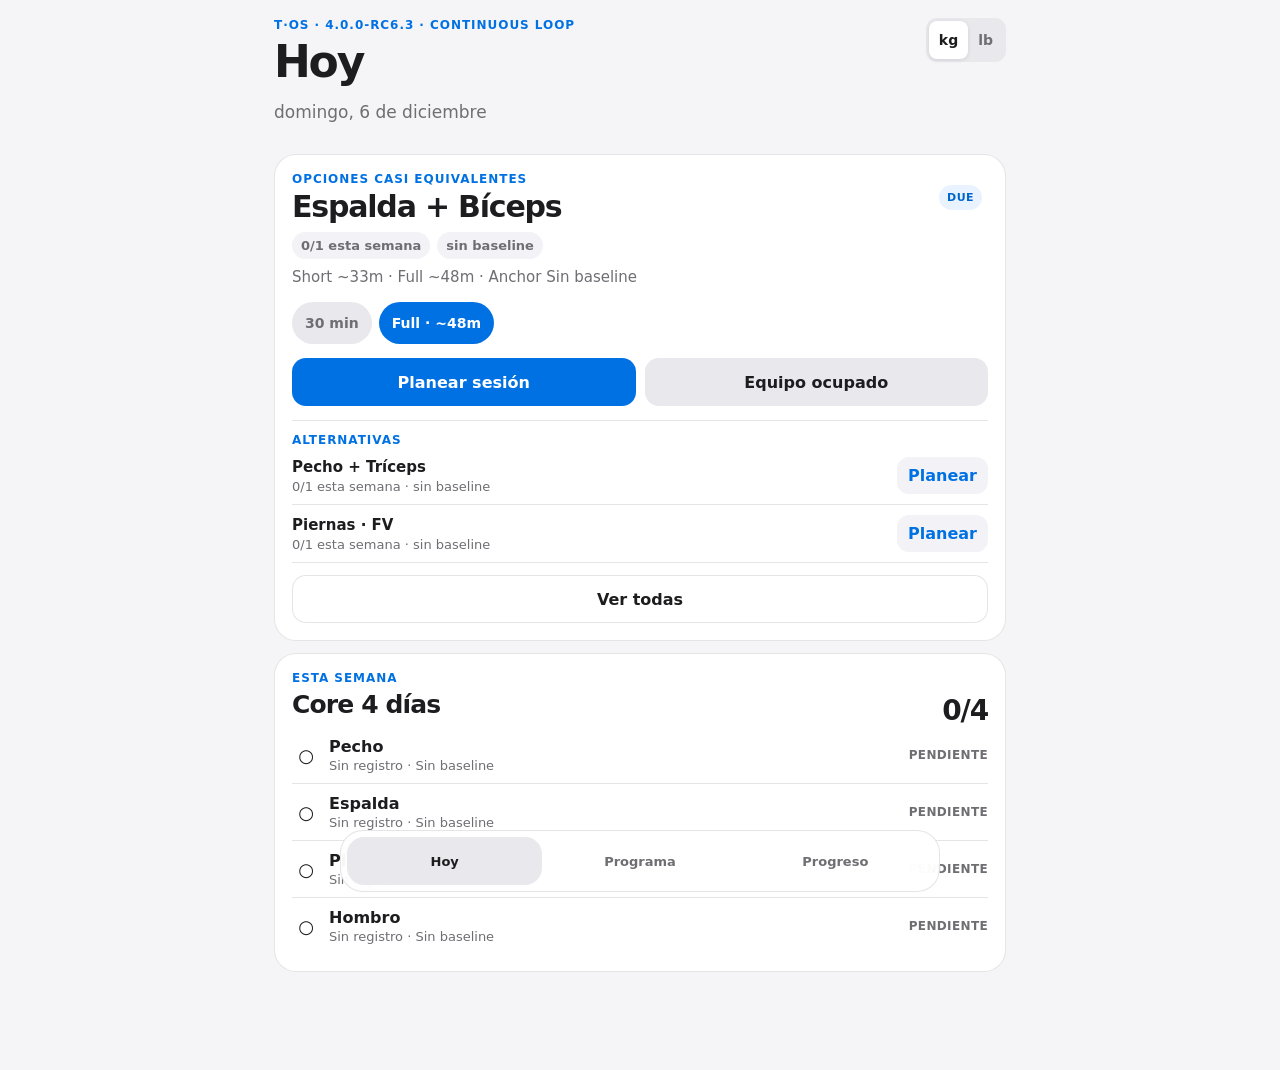
==== commit 51e1a753: "chore: prepare combined RC6.3 candidate metadata" ====
--- a/index.html
+++ b/index.html
@@ -2,8 +2,8 @@
 <html lang="es"><head>
 <meta charset="utf-8"><meta name="viewport" content="width=device-width,initial-scale=1,viewport-fit=cover,user-scalable=no">
 <meta name="theme-color" content="#f5f5f7"><title>Training OS · FV Hybrid</title>
-<link rel="apple-touch-icon" sizes="180x180" href="./training-os-loop-v1-180.png?v=4.0.0-rc6.2.1">
-<link rel="manifest" href="./manifest.webmanifest?v=4.0.0-rc6.2.1">
+<link rel="apple-touch-icon" sizes="180x180" href="./training-os-loop-v1-180.png?v=4.0.0-rc6.3">
+<link rel="manifest" href="./manifest.webmanifest?v=4.0.0-rc6.3">
 <meta name="application-name" content="Training OS">
 <meta name="apple-mobile-web-app-title" content="Training OS">
 <meta http-equiv="Cache-Control" content="no-cache, no-store, must-revalidate">
@@ -108,7 +108,7 @@
 <div class="app">
 <div class="card" id="storageRecovery" role="status" aria-live="polite"></div>
 <section class="page active" id="today">
-<div style="display:flex;justify-content:space-between;gap:10px;align-items:flex-start"><div><div class="eyebrow">T·OS · 4.0.0-rc6.2.1 · Continuous Loop</div><h1>Hoy</h1><p class="sub" id="todayDate"></p></div><div class="unit"><button data-unit="kg">kg</button><button data-unit="lb">lb</button></div></div>
+<div style="display:flex;justify-content:space-between;gap:10px;align-items:flex-start"><div><div class="eyebrow">T·OS · 4.0.0-rc6.3 · Continuous Loop</div><h1>Hoy</h1><p class="sub" id="todayDate"></p></div><div class="unit"><button data-unit="kg">kg</button><button data-unit="lb">lb</button></div></div>
 <div class="card resume" id="resumeCard"><div class="eyebrow">Sesión activa</div><h2 id="resumeTitle"></h2><p class="small" id="resumeMeta"></p><button class="btn primary" id="resumeBtn">Reanudar</button><div class="actionrow"><button class="btn secondary" id="finishEarlyBtn">Finalizar y guardar</button><button class="btn danger" id="discardSessionBtn">Descartar sesión</button></div></div>
 <div class="card" id="todayDecisionCard"><div id="todayDecision"></div></div>
 <div class="card" id="weekSnapshotCard"><div id="weekSnapshot"></div></div>
@@ -1157,7 +1157,7 @@
 }
 
 if(typeof location!=='undefined'&&location.protocol==='http:'&&location.hostname.endsWith('github.io')){location.replace('https://'+location.host+location.pathname+location.search+location.hash)}
-const RELEASE='4.0.0-rc6.2.1';
+const RELEASE='4.0.0-rc6.3';
 const $=(s,r=document)=>r.querySelector(s), $$=(s,r=document)=>[...r.querySelectorAll(s)];
 // DATA DURABILITY CORE START — extracted verbatim by the synthetic failure suite.
 function createDurability(storage, locks, workouts, options={}){
@@ -1197,7 +1197,7 @@
   return !(s.done&&s.skipped);
  }
  function record(r){
-  const historical=r?.schema!==5||r?.release!==RELEASE,legacyRir=r?.schema===3||r?.schemaVersion===3||r?.release==='3.x-migrated';
+  const historical=r?.schema!==5||r?.release!==RELEASE,legacyRir=r?.schema===3||r?.schema===4||r?.schemaVersion===3||r?.release==='3.x-migrated';
   return obj(r)&&validId(r.id)&&own(workouts,r.workoutKey)&&(!own(r,'schema')||[3,4,5].includes(r.schema))&&typeof r.workoutName==='string'&&date(r.startedAt)&&date(r.endedAt)&&Date.parse(r.endedAt)>=Date.parse(r.startedAt)&&number(r.durationSec)&&Array.isArray(r.sets)&&r.sets.every(s=>set(s,r.workoutKey,historical,legacyRir))&&(!own(r,'plan')||plan(r.plan,r.workoutKey,historical));
  }
  function validHistory(h){return Array.isArray(h)&&h.every(record)&&new Set(h.map(r=>String(r.id))).size===h.length}
@@ -1280,19 +1280,18 @@
   let j=read(J,journalValid),b=read(B);if(!j.ok){blocked=true;return j}if(!b.ok){blocked=true;return b}
   const o=read(O);if(!o.ok){blocked=true;return o}
   if(b.status!=='absent'&&await digest(b.value.journal)!==b.value.digest){blocked=true;return fail('recovery-conflict',B)}
-  if(j.status==='absent'&&b.status==='absent'&&!memoryJournal){blocked=false;return {ok:true,status:'verified'}}
+  // Retired RAM journals are diagnostic only; absence of shared evidence never authorizes resurrection.
+  if(j.status==='absent'&&b.status==='absent'){blocked=false;return {ok:true,status:'verified'}}
   if(j.status==='absent'&&b.status!=='absent'&&o.status!=='absent'&&o.value.id===b.value.id&&o.value.digest===b.value.digest){memoryJournal=null;blocked=false;return {ok:true,status:'committed'}}
   if(b.status!=='absent'){
    if(j.status!=='absent'&&canonical(j.value)!==canonical(b.value.journal))return fail('recovery-conflict',J);
    j={ok:true,value:b.value.journal,status:'verified'};
-  }else{
-   const journal=j.status==='absent'?memoryJournal:j.value;
-   b=await backupFor(journal);const retained=write(B,b);if(!retained.ok){blocked=true;return retained}
-   j={ok:true,value:journal,status:'verified'};
   }
   memoryJournal=j.value;blocked=true;
   // No durable commit outcome: restore the exact before-image, never a RAM-only promise.
   for(const k of keys){const r=raw(k);if(!r.ok)return r;if(r.raw!==j.value.before[k]&&r.raw!==j.value.after[k])return fail('recovery-conflict',k)}
+  // Check persisted evidence and every conflict under the lock BEFORE creating a recovery backup.
+  if(b.status==='absent'){const retained=write(B,await backupFor(j.value));if(!retained.ok)return retained}
   for(const k of keys){const r=writeRaw(k,j.value.before[k],()=>true,true);if(!r.ok)return r;await stage('rollback:'+k)}
   for(const k of keys){const r=raw(k);if(!r.ok||r.raw!==j.value.before[k])return fail('read-back-failed',k)}
   const r=writeRaw(J,null);if(!r.ok){write(J,j.value);return r}
@@ -1430,6 +1429,8 @@
  renderRecovery();
 }
 function renderRecovery(){
+ const overlay=$('#sessionOverlay'),stage=$('#sessionStage');
+ const top=persistence.ready&&!persistence.busy&&overlay.classList.contains('open')?stage.getBoundingClientRect().top:null;
  for(const selector of ['#storageRecovery','#completionRecovery']){
   const box=$(selector);box.replaceChildren();box.hidden=!persistence.message;
   if(!persistence.message)continue;
@@ -1437,6 +1438,8 @@
   const retry=document.createElement('button');retry.className='btn secondary';retry.textContent='Reintentar';retry.disabled=persistence.busy;retry.onclick=()=>!persistence.ready||durability.blocked?retryPersistence():active()?.completionIntent?finishSession(active()):retryPersistence();box.append(retry);
   const backup=document.createElement('button');backup.className='btn ghost';backup.textContent='Exportar respaldo';backup.onclick=exportBackup;box.append(backup);
  }
+ // Keep session content anchored while the recovery card enters/leaves the scroll flow.
+ if(top!==null){const shift=stage.getBoundingClientRect().top-top;if(shift)overlay.scrollTop+=shift}
  for(const b of $$('[data-unit],#cooldownDone,#cooldownSkip,#finishSession,#finishEarlyBtn,#discardSessionBtn'))b.disabled=persistence.busy||!persistence.ready;
 }
 let pendingActive=Promise.resolve({ok:true});
@@ -1476,6 +1479,12 @@
 const escapeStoredText=x=>String(x??'').replace(/[&<>"']/g,c=>({'&':'&amp;','<':'&lt;','>':'&gt;','"':'&quot;',"'":'&#39;'}[c]));
 const storedRirLabel=x=>x===null||x===undefined||x===''?'—':typeof x==='number'||typeof x==='string'&&/^\d+(?:\.\d+)?$/.test(x)?String(x):'—';
 const fmtWeight=kg=>{if(!kg)return '';return String(roundDisplay(fromKg(+kg,unit),unit))};
+// Input intent is transient UI state; never migrate or normalize stored zero values.
+const loadInputs=new WeakMap();
+function positiveLoad(raw,u){
+ const text=String(raw).trim();if(!/^(?:\d+(?:[.,]\d*)?|[.,]\d+)$/.test(text))return null;
+ const n=Number(text.replace(',','.')),kg=toKg(n,u);return n>0&&Number.isFinite(kg)&&kg>0?kg:null;
+}
 function renderUnits(){$$('[data-unit]').forEach(b=>b.classList.toggle('active',b.dataset.unit===unit))}
 async function setUnit(u){if(!persistence.ready||persistence.busy)return;persistence.pendingUnit=u;const r=await durability.saveUnit(u);persistenceMessage(r,'fv4.unit');if(!r.ok)return;persistence.pendingUnit=null;unit=u;renderUnits();if($('#sessionOverlay').classList.contains('open'))renderStage()}
 $$('[data-unit]').forEach(b=>b.onclick=()=>setUnit(b.dataset.unit));
@@ -1613,6 +1622,7 @@
 }
 $$('.bottom button').forEach(b=>b.onclick=()=>showPage(b.dataset.page));
 function showPage(id){
+ if($('.page.active')?.id===id)return;
  diagnostics('nav:start',{target:id});
  try{
   $$('.page').forEach(p=>p.classList.toggle('active',p.id===id));$$('.bottom button').forEach(b=>b.classList.toggle('active',b.dataset.page===id));
@@ -1765,6 +1775,8 @@
 document.addEventListener('click',e=>{const a=e.target.closest?.('a[href]');if(!a)return;const standalone=window.matchMedia?.('(display-mode: standalone)').matches||navigator.standalone===true;if(!standalone)return;let u;try{u=new URL(a.href,location.href)}catch(_){return}const inScope=u.origin===location.origin&&u.pathname.startsWith('/training-os/');if(inScope)return;e.preventDefault();diagnostics('external:block',{url:u.href,text:(a.textContent||'').trim().slice(0,80)});shareExternalUrl(u.href,(a.textContent||'T·OS').trim()).catch(()=>{})},true);
 function renderSet(a,w,seq,item){
  const e=w.exercises[item.ei],d=draftFor(a,item),histPrev=previousSet(a.workoutKey,e.name,item.si),memory=loadMemoryInsight(a.workoutKey,e.name),progress=progressionInsight(a.workoutKey,e.name,e);
+ let input=loadInputs.get(d);if(!input){input={raw:fmtWeight(d.weightKg),unit,zero:false};loadInputs.set(d,input)}
+ if(input.unit!==unit){const kg=positiveLoad(input.raw,input.unit);if(kg!==null)input.raw=String(roundDisplay(fromKg(d.weightKg,unit),unit));input.unit=unit}
  const memoryLine=memory.loadKg?`${fmtWeight(memory.loadKg)} ${unit} · ${memory.sessions} exposición${memory.sessions===1?'':'es'} con carga base${memory.days?` · ${memory.days}d`:''}`:'Sin historial de carga';
  const progressLine=progress.status==='eligible'?'Elegible +2.5% · 2/2 exposiciones al techo con ≥2 RIR. Usa el menor incremento práctico ≤5%.':progress.reason;
  $('#sessionStage').innerHTML=`<div class="stage">
@@ -1774,19 +1786,22 @@
  ${tempoMarkup(e,false)}
  <div class="memory-card"><strong>Memoria de carga</strong><div>${memoryLine}</div><div class="progress-note ${progress.status==='eligible'?'eligible':''}">${progressLine}</div></div>
  ${histPrev?`<div class="previous"><b>Última sesión · set ${item.si+1}:</b> ${fmtWeight(histPrev.weightKg)} ${unit} × ${histPrev.reps} @RIR ${storedRirLabel(histPrev.rir)}<br>${escapeStoredText(d.reason)}</div>`:`<div class="previous">${escapeStoredText(d.reason)}</div>`}
- <div class="control"><label>Peso · ${unit}</label><div class="stepper"><button id="wMinus">−5</button><input id="wInput" inputmode="decimal" value="${fmtWeight(d.weightKg)}" placeholder="—"><button id="wPlus">+5</button></div><div class="quickstep"><button data-w="-10">−10</button><button data-w="10">+10</button></div></div>
+ <div class="control"><label for="wInput">Peso · ${unit}</label><div class="stepper"><button id="wMinus">−5</button><input id="wInput" inputmode="decimal" value="${escapeStoredText(input.raw)}" placeholder="—" aria-describedby="weightError" aria-invalid="false"><button id="wPlus">+5</button></div><div class="quickstep"><button data-w="-10">−10</button><button data-w="10">+10</button><button id="wZero" aria-pressed="${input.zero}">Sin carga externa (0 ${unit})</button></div><p id="weightError" class="small" role="alert" hidden></p></div>
  <div class="control"><label>Repeticiones</label><div class="stepper"><button id="rMinus">−1</button><input id="rInput" inputmode="numeric" value="${d.reps||''}" placeholder="${parseRepRange(e.reps).min||'—'}"><button id="rPlus">+1</button></div></div>
  <div class="control"><label>RIR real</label><div class="rir">${[0,1,2,3].map(v=>`<button data-rir="${v}" class="${Number(d.rir)===v?'active':''}">${v===3?'3+':v}</button>`).join('')}</div></div>
  ${e.alt?`<div class="alt-note"><b>Si está ocupado / no puedes hacerlo:</b> ${e.alt}. Si cambias variante, usa carga baseline; no asumas equivalencia 1:1.</div>`:''}<div class="tip ${a.workoutKey==='legs'||a.workoutKey==='shoulders'?'guard':''}"><strong>Pro tip 1%</strong><br>${e.tip}</div>
  <button class="cta" id="completeSet">Completar set</button><button class="btn secondary" id="skipAction" style="width:100%;margin-top:8px">Omitir…</button>
  ${nextPreviewMarkup(w,seq,a.index)}</div>`;
- const sync=()=>{d.weightKg=toKg(parseFloat($('#wInput').value)||0,unit);d.reps=parseInt($('#rInput').value)||0;saveDraft(a,item,d)};
- $('#wInput').oninput=sync;$('#rInput').oninput=sync;
- const bump=x=>{$('#wInput').value=Math.max(0,(parseFloat($('#wInput').value)||0)+x);sync()};
+ const weight=$('#wInput'),error=$('#weightError');
+ const syncWeight=(zero=false)=>{input.raw=weight.value;input.unit=unit;input.zero=zero;$('#wZero').setAttribute('aria-pressed',String(zero));error.hidden=true;error.textContent='';weight.setAttribute('aria-invalid','false');const kg=zero?0:positiveLoad(input.raw,unit);if(kg!==null){d.weightKg=kg;saveDraft(a,item,d)}};
+ const syncReps=()=>{d.reps=parseInt($('#rInput').value)||0;saveDraft(a,item,d)};
+ weight.oninput=()=>syncWeight();$('#rInput').oninput=syncReps;
+ $('#wZero').onclick=()=>{weight.value='0';syncWeight(true)};
+ const bump=x=>{const n=positiveLoad(weight.value,unit)===null?0:Number(weight.value.trim().replace(',','.'));weight.value=String(Math.max(0,n+x));syncWeight()};
  $('#wMinus').onclick=()=>bump(-5);$('#wPlus').onclick=()=>bump(5);$$('[data-w]').forEach(b=>b.onclick=()=>bump(Number(b.dataset.w)));
- $('#rMinus').onclick=()=>{$('#rInput').value=Math.max(0,(parseInt($('#rInput').value)||0)-1);sync()};$('#rPlus').onclick=()=>{$('#rInput').value=(parseInt($('#rInput').value)||0)+1;sync()};
+ $('#rMinus').onclick=()=>{$('#rInput').value=Math.max(0,(parseInt($('#rInput').value)||0)-1);syncReps()};$('#rPlus').onclick=()=>{$('#rInput').value=(parseInt($('#rInput').value)||0)+1;syncReps()};
  $$('[data-rir]').forEach(b=>b.onclick=()=>{d.rir=Number(b.dataset.rir);saveDraft(a,item,d);$$('[data-rir]').forEach(x=>x.classList.toggle('active',x===b))});
- $('#completeSet').onclick=()=>completeSet(a,seq,item,e,d);$('#skipAction').onclick=()=>openSkipSheet(a,seq,item,e)
+ $('#completeSet').onclick=()=>{const kg=input.zero&&weight.value==='0'?0:positiveLoad(weight.value,unit);if(kg===null){error.textContent='Captura un peso válido o confirma Sin carga externa.';error.hidden=false;weight.setAttribute('aria-invalid','true');weight.focus();return}if(!d.reps){completeSet(a,seq,item,e,d);return}loadInputs.delete(d);completeSet(a,seq,item,e,d)};$('#skipAction').onclick=()=>openSkipSheet(a,seq,item,e)
 }
 function skippedLog(item,e,status='skipped_set'){
  return {exerciseIndex:item.ei,exerciseName:e.name,setIndex:item.si,weightKg:0,reps:0,rir:null,tempo:e.tempo,restSec:0,completedAt:new Date().toISOString(),done:false,skipped:true,status};
@@ -1931,6 +1946,6 @@
 renderHome();renderProgress();renderUnits();startTicker();bootPersistence();
 window.__FV_QA__={release:RELEASE,storage:store.ok,unit,programs:ORDER.length};
 
-document.documentElement.dataset.release='4.0.0-rc6.2.1';document.documentElement.dataset.boot='ok';
+document.documentElement.dataset.release='4.0.0-rc6.3';document.documentElement.dataset.boot='ok';
 </script>
 </body></html>
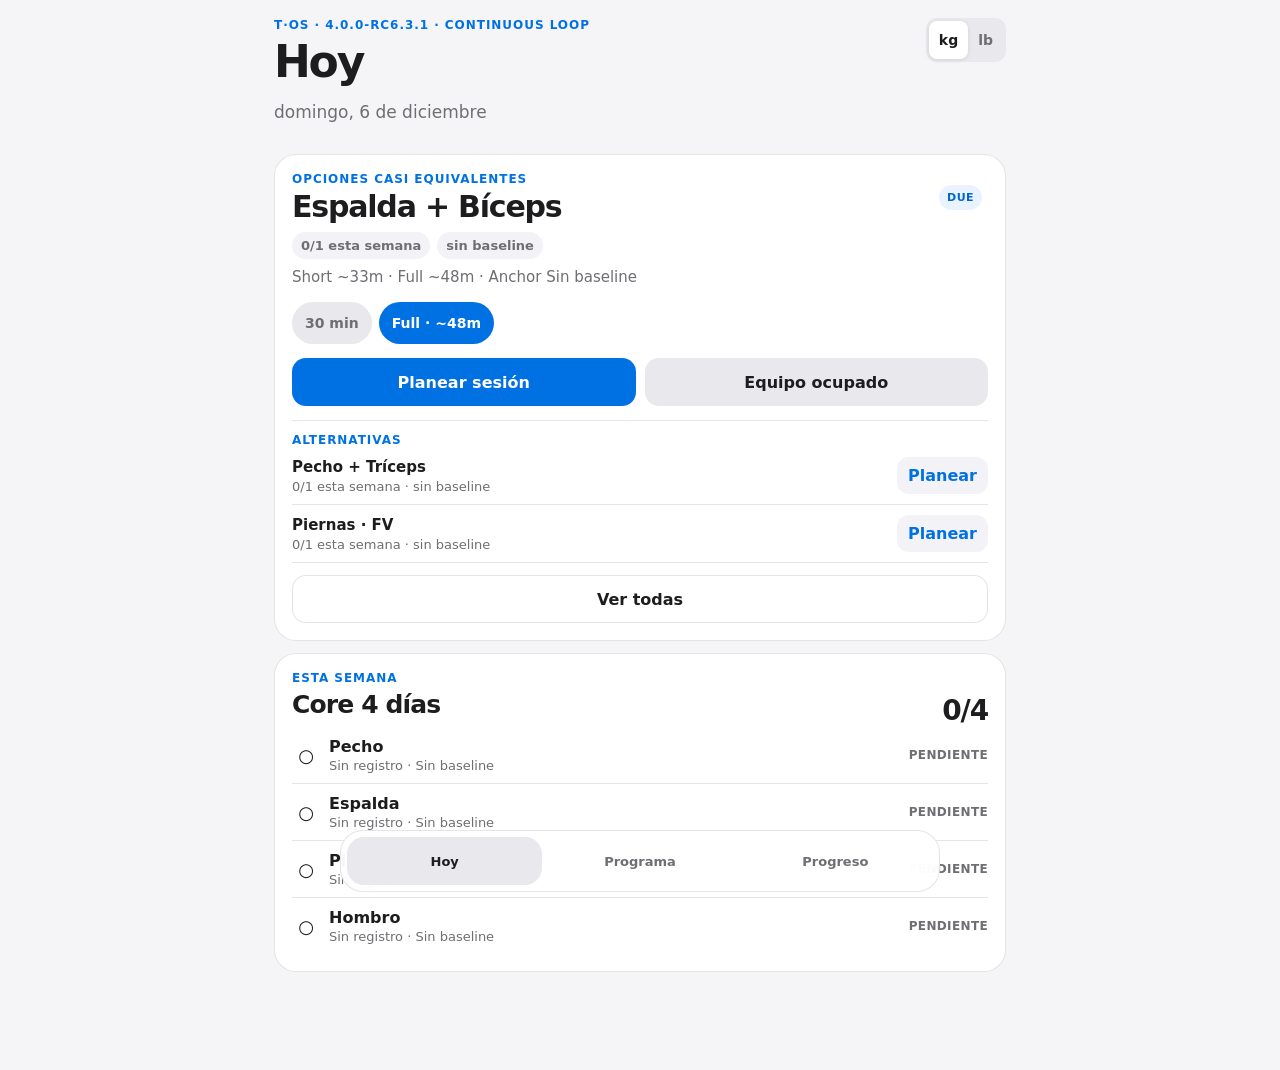
==== commit ebb630e5: "fix: advance past skipped superset sets before saving" ====
--- a/index.html
+++ b/index.html
@@ -2,8 +2,8 @@
 <html lang="es"><head>
 <meta charset="utf-8"><meta name="viewport" content="width=device-width,initial-scale=1,viewport-fit=cover,user-scalable=no">
 <meta name="theme-color" content="#f5f5f7"><title>Training OS · FV Hybrid</title>
-<link rel="apple-touch-icon" sizes="180x180" href="./training-os-loop-v1-180.png?v=4.0.0-rc6.3">
-<link rel="manifest" href="./manifest.webmanifest?v=4.0.0-rc6.3">
+<link rel="apple-touch-icon" sizes="180x180" href="./training-os-loop-v1-180.png?v=4.0.0-rc6.3.1">
+<link rel="manifest" href="./manifest.webmanifest?v=4.0.0-rc6.3.1">
 <meta name="application-name" content="Training OS">
 <meta name="apple-mobile-web-app-title" content="Training OS">
 <meta http-equiv="Cache-Control" content="no-cache, no-store, must-revalidate">
@@ -108,7 +108,7 @@
 <div class="app">
 <div class="card" id="storageRecovery" role="status" aria-live="polite"></div>
 <section class="page active" id="today">
-<div style="display:flex;justify-content:space-between;gap:10px;align-items:flex-start"><div><div class="eyebrow">T·OS · 4.0.0-rc6.3 · Continuous Loop</div><h1>Hoy</h1><p class="sub" id="todayDate"></p></div><div class="unit"><button data-unit="kg">kg</button><button data-unit="lb">lb</button></div></div>
+<div style="display:flex;justify-content:space-between;gap:10px;align-items:flex-start"><div><div class="eyebrow">T·OS · 4.0.0-rc6.3.1 · Continuous Loop</div><h1>Hoy</h1><p class="sub" id="todayDate"></p></div><div class="unit"><button data-unit="kg">kg</button><button data-unit="lb">lb</button></div></div>
 <div class="card resume" id="resumeCard"><div class="eyebrow">Sesión activa</div><h2 id="resumeTitle"></h2><p class="small" id="resumeMeta"></p><button class="btn primary" id="resumeBtn">Reanudar</button><div class="actionrow"><button class="btn secondary" id="finishEarlyBtn">Finalizar y guardar</button><button class="btn danger" id="discardSessionBtn">Descartar sesión</button></div></div>
 <div class="card" id="todayDecisionCard"><div id="todayDecision"></div></div>
 <div class="card" id="weekSnapshotCard"><div id="weekSnapshot"></div></div>
@@ -946,12 +946,12 @@
   }
   return seq;
 }
-function nextTransition(sequence, completedIndex, workout) {
+function nextTransition(sequence, completedIndex, workout, logs={}) {
   const current = sequence[completedIndex];
-  const next = sequence[completedIndex+1] || null;
+  const next = sequence.slice(completedIndex+1).find(s=>!logs[`${s.ei}_${s.si}`]?.skipped) || null;
   if (!next) return {type:'finish', next:null, restSec:0};
   if (current?.superset && current.position === 'first' &&
-      next.superset && next.position === 'second' && current.si === next.si) {
+      next.superset && next.position === 'second' && current.si === next.si && next.ei === current.partner && next.partner === current.ei) {
     return {type:'superset-switch', next, restSec:0};
   }
   const completedExercise = workout.exercises[current.ei];
@@ -1157,7 +1157,7 @@
 }
 
 if(typeof location!=='undefined'&&location.protocol==='http:'&&location.hostname.endsWith('github.io')){location.replace('https://'+location.host+location.pathname+location.search+location.hash)}
-const RELEASE='4.0.0-rc6.3';
+const RELEASE='4.0.0-rc6.3.1';
 const $=(s,r=document)=>r.querySelector(s), $$=(s,r=document)=>[...r.querySelectorAll(s)];
 // DATA DURABILITY CORE START — extracted verbatim by the synthetic failure suite.
 function createDurability(storage, locks, workouts, options={}){
@@ -1812,8 +1812,8 @@
 }
 function skipCurrentSet(a,seq,item,e){
  const key=`${item.ei}_${item.si}`;a.logs[key]=skippedLog(item,e,'skipped_set');
- const oldIndex=a.index,transition=nextTransition(seq,oldIndex,WORKOUTS[a.workoutKey]),prior=oldIndex>0?seq[oldIndex-1]:null,priorLog=prior?a.logs[`${prior.ei}_${prior.si}`]:null;
- a.index+=1;
+ const oldIndex=a.index,transition=nextTransition(seq,oldIndex,WORKOUTS[a.workoutKey],a.logs),prior=oldIndex>0?seq[oldIndex-1]:null,priorLog=prior?a.logs[`${prior.ei}_${prior.si}`]:null;
+ a.index=transition.next?seq.indexOf(transition.next):seq.length;
  if(transition.type==='finish'){a.state='cooldown';a.endsAt=0}
  else if(transition.type==='superset-switch'){a.state='transition';a.endsAt=0}
  else if(item.superset&&item.position==='second'&&prior?.superset&&prior.position==='first'&&prior.si===item.si&&priorLog?.done){
@@ -1840,14 +1840,20 @@
 function completeSet(a,seq,item,e,d){
  if(!d.reps){alert('Captura reps antes de completar.');return}
  const key=`${item.ei}_${item.si}`;a.logs[key]={exerciseIndex:item.ei,exerciseName:e.name,setIndex:item.si,weightKg:+d.weightKg||0,reps:+d.reps||0,rir:d.rir,tempo:e.tempo,restSec:e.rest,completedAt:new Date().toISOString(),done:true};a.last=a.logs[key];
- const transition=nextTransition(seq,a.index,WORKOUTS[a.workoutKey]);a.index+=1;
+ const transition=nextTransition(seq,a.index,WORKOUTS[a.workoutKey],a.logs);a.index=transition.next?seq.indexOf(transition.next):seq.length;
  if(transition.type==='finish'){a.state='cooldown';a.endsAt=0}
  else if(transition.type==='superset-switch'){a.state='transition';a.endsAt=0}
  else {a.state='rest';a.restOriginal=transition.restSec;a.endsAt=transition.restSec?Date.now()+transition.restSec*1000:0}
  saveActive(a);renderStage();scrollSessionTop('set:complete');startTicker()
 }
 function renderTransition(a,w,seq){
- const next=seq[a.index],e=w.exercises[next.ei];
+ const next=seq[a.index],prior=seq[a.index-1];
+ // Older valid snapshots may still point at a skipped partner before current() advances.
+ if(!next){a.state='cooldown';a.endsAt=0;saveActive(a);return renderCooldown(a,w)}
+ if(!(prior?.superset&&prior.position==='first'&&next.superset&&next.position==='second'&&prior.si===next.si&&next.ei===prior.partner&&next.partner===prior.ei)){
+  const rest=Number(a.last?.restSec??w.exercises[a.last?.exerciseIndex]?.rest)||0;a.state='rest';a.restOriginal=rest;a.endsAt=rest?Date.now()+rest*1000:0;saveActive(a);return renderRest(a,w,seq)
+ }
+ const e=w.exercises[next.ei];
  $('#sessionStage').innerHTML=`<div class="stage transition"><div class="state-label">Biserie · sin descanso</div><div class="symbol">↔</div><div class="big">${e.name}</div><p class="sub">Set ${next.si+1}/${e.sets} · ${e.reps} reps · RIR ${e.rir}</p>${tempoMarkup(e,false)}<div class="tip" style="text-align:left"><strong>Pro tip 1%</strong><br>${e.tip}</div>${videoLinkMarkup(e,'Video partner')}<button class="cta" id="goPartner">Ir al partner</button></div>`;
  $('#goPartner').onclick=()=>{a.state='set';saveActive(a);renderStage();scrollSessionTop('biserie:partner')}
 }
@@ -1946,6 +1952,6 @@
 renderHome();renderProgress();renderUnits();startTicker();bootPersistence();
 window.__FV_QA__={release:RELEASE,storage:store.ok,unit,programs:ORDER.length};
 
-document.documentElement.dataset.release='4.0.0-rc6.3';document.documentElement.dataset.boot='ok';
+document.documentElement.dataset.release='4.0.0-rc6.3.1';document.documentElement.dataset.boot='ok';
 </script>
 </body></html>
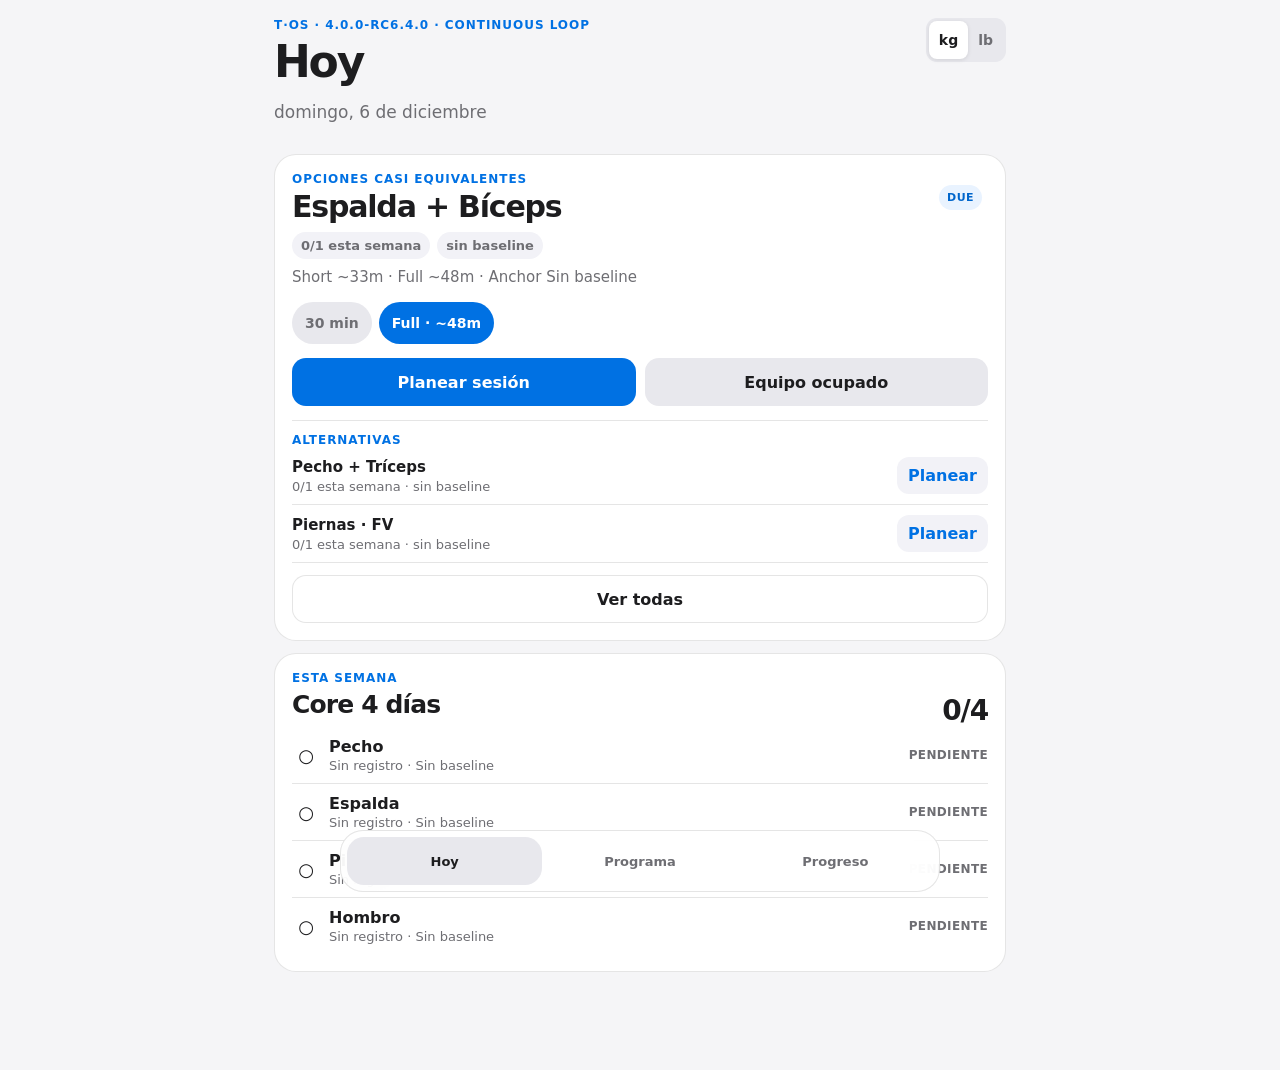
==== commit 80f09b93: "Prepare PR-A release candidate 4.0.0-rc6.4.0" ====
--- a/index.html
+++ b/index.html
@@ -2,8 +2,8 @@
 <html lang="es"><head>
 <meta charset="utf-8"><meta name="viewport" content="width=device-width,initial-scale=1,viewport-fit=cover,user-scalable=no">
 <meta name="theme-color" content="#f5f5f7"><title>Training OS · FV Hybrid</title>
-<link rel="apple-touch-icon" sizes="180x180" href="./training-os-loop-v1-180.png?v=4.0.0-rc6.3.1">
-<link rel="manifest" href="./manifest.webmanifest?v=4.0.0-rc6.3.1">
+<link rel="apple-touch-icon" sizes="180x180" href="./training-os-loop-v1-180.png?v=4.0.0-rc6.4.0">
+<link rel="manifest" href="./manifest.webmanifest?v=4.0.0-rc6.4.0">
 <meta name="application-name" content="Training OS">
 <meta name="apple-mobile-web-app-title" content="Training OS">
 <meta http-equiv="Cache-Control" content="no-cache, no-store, must-revalidate">
@@ -108,13 +108,13 @@
 <div class="app">
 <div class="card" id="storageRecovery" role="status" aria-live="polite"></div>
 <section class="page active" id="today">
-<div style="display:flex;justify-content:space-between;gap:10px;align-items:flex-start"><div><div class="eyebrow">T·OS · 4.0.0-rc6.3.1 · Continuous Loop</div><h1>Hoy</h1><p class="sub" id="todayDate"></p></div><div class="unit"><button data-unit="kg">kg</button><button data-unit="lb">lb</button></div></div>
+<div style="display:flex;justify-content:space-between;gap:10px;align-items:flex-start"><div><div class="eyebrow">T·OS · 4.0.0-rc6.4.0 · Continuous Loop</div><h1>Hoy</h1><p class="sub" id="todayDate"></p></div><div class="unit"><button data-unit="kg">kg</button><button data-unit="lb">lb</button></div></div>
 <div class="card resume" id="resumeCard"><div class="eyebrow">Sesión activa</div><h2 id="resumeTitle"></h2><p class="small" id="resumeMeta"></p><button class="btn primary" id="resumeBtn">Reanudar</button><div class="actionrow"><button class="btn secondary" id="finishEarlyBtn">Finalizar y guardar</button><button class="btn danger" id="discardSessionBtn">Descartar sesión</button></div></div>
 <div class="card" id="todayDecisionCard"><div id="todayDecision"></div></div>
 <div class="card" id="weekSnapshotCard"><div id="weekSnapshot"></div></div>
 </section>
 <section class="page" id="program"><div class="eyebrow">Decision cards</div><h1>Programa</h1><p class="sub">Recencia, cobertura semanal, tiempo y progreso para elegir; el plan de hoy se confirma antes de entrenar.</p><div id="programCards"></div></section>
-<section class="page" id="progress"><div class="eyebrow">Data</div><h1>Progreso</h1><div class="card"><span class="small">Storage</span><div class="health" id="storageHealth">—</div></div><div class="card"><h2 id="stats">0 sesiones</h2><p class="small" id="statsSub"></p></div><div class="card"><h2>Diagnóstico</h2><p class="small" id="diagSummary">Sin eventos.</p></div><div class="card"><h2>Backup</h2><button class="btn secondary" id="exportBtn">Exportar JSON</button> <label class="btn ghost" style="display:inline-flex;align-items:center;cursor:pointer">Importar<input type="file" id="importFile" accept=".json,application/json" hidden></label></div><div class="card"><h2>Historial</h2><div id="history"></div></div></section>
+<section class="page" id="progress"><div class="eyebrow">Data</div><h1>Progreso</h1><div class="card"><span class="small">Storage</span><div class="health" id="storageHealth">—</div></div><div class="card"><h2 id="stats">0 sesiones</h2><p class="small" id="statsSub"></p></div><div class="card" id="offlineCard"><h2>Sin conexión</h2><p class="small" id="offlineStatus" role="status">Conecta para preparar el inicio sin conexión.</p></div><div class="card"><h2>Diagnóstico</h2><p class="small" id="diagSummary">Sin eventos.</p></div><div class="card"><h2>Backup</h2><button class="btn secondary" id="exportBtn">Exportar JSON</button> <label class="btn ghost" style="display:inline-flex;align-items:center;cursor:pointer">Importar<input type="file" id="importFile" accept=".json,application/json" hidden></label></div><div class="card"><h2>Historial</h2><div id="history"></div></div></section>
 </div>
 <nav class="bottom"><button class="active" data-page="today">Hoy</button><button data-page="program">Programa</button><button data-page="progress">Progreso</button></nav>
 <div class="overlay" id="sessionOverlay"><div class="session"><div class="sessionbar"><button class="circle" id="closeSession">‹</button><div class="meta"><div class="title" id="sessionTitle"></div><div class="progress" id="sessionProgress"></div></div><div class="unit"><button data-unit="kg">kg</button><button data-unit="lb">lb</button></div></div><div class="card" id="completionRecovery" role="status" aria-live="polite" hidden></div><div id="sessionStage"></div></div></div>
@@ -132,12 +132,50 @@
  addEventListener('pageshow',e=>write('pageshow',{persisted:!!e.persisted}));
  addEventListener('pagehide',e=>write('pagehide',{persisted:!!e.persisted}));
  document.addEventListener('visibilitychange',()=>write('visibility'));
- // RC6.2.1 migration: remove only legacy Training OS workers/caches; preserve localStorage/session history.
- try{if('serviceWorker'in navigator)navigator.serviceWorker.getRegistrations().then(rs=>Promise.all(rs.filter(r=>String(r.scope||'').includes('/training-os/')).map(async r=>{const ok=await r.unregister();write('sw:unregister',{scope:r.scope,ok})}))).catch(e=>write('sw:error',{message:String(e)}))}catch(_){}
- try{if('caches'in window)caches.keys().then(keys=>Promise.all(keys.filter(k=>/training-os|fv-training-os/i.test(k)).map(async k=>{const ok=await caches.delete(k);write('cache:delete',{name:k,ok})}))).catch(e=>write('cache:error',{message:String(e)}))}catch(_){}
 })();
 
-(async()=>{try{if('serviceWorker'in navigator){const regs=await navigator.serviceWorker.getRegistrations();await Promise.all(regs.filter(r=>String(r.scope||'').includes('/training-os/')).map(r=>r.unregister()));}if('caches'in window){const keys=await caches.keys();await Promise.all(keys.filter(k=>/training-os|fv-training-os/i.test(k)).map(k=>caches.delete(k)));}document.documentElement.dataset.swCleanup='done';}catch(e){document.documentElement.dataset.swCleanup='warn';}})();
+// PR-A OFFLINE BOOTSTRAP START
+(function tosOfflineBootstrap(){
+ const BASE='/training-os/';
+ if(![BASE,BASE+'index.html'].includes(location.pathname))return;
+ const label=document.getElementById('offlineStatus');
+ let registration=null,checking=false;
+ const show=(state,text)=>{document.documentElement.dataset.offline=state;if(label)label.textContent=text};
+ const unavailable=()=>show('unavailable','Sin conexión no disponible. Conecta para completar o reparar la instalación. Conserva tu respaldo; el navegador puede eliminar la copia local.');
+ if(!('serviceWorker'in navigator)){unavailable();return}
+ const status=worker=>new Promise(resolve=>{
+  const channel=new MessageChannel(),timer=setTimeout(()=>{channel.port1.close();resolve(null)},4000);
+  channel.port1.onmessage=e=>{clearTimeout(timer);channel.port1.close();resolve(e.data)};
+  try{worker.postMessage({type:'TOS_OFFLINE_STATUS'},[channel.port2])}catch(_){clearTimeout(timer);channel.port1.close();resolve(null)}
+ });
+ async function inspect(){
+  if(checking)return;checking=true;
+  try{
+   const current=await navigator.serviceWorker.getRegistration(BASE),controller=navigator.serviceWorker.controller;
+   if(!current?.active){unavailable();return}
+   const result=await status(current.active);
+   if(result?.type!=='TOS_OFFLINE_STATUS'||!result.ready){unavailable();return}
+   if(!controller||controller!==current.active){show('installed','Instalación completa. Guarda tu sesión, cierra las pestañas de Training OS y vuelve a abrir para habilitar el inicio sin conexión.');return}
+   if(current.waiting){show('ready','Disponible sin conexión · Actualización preparada. Guarda y cierra todas las pestañas de Training OS para aplicarla al volver a abrir.');return}
+   show('ready','Disponible sin conexión · Videos requieren internet. Conserva un respaldo; el navegador puede eliminar la copia local.');
+  }catch(_){unavailable()}finally{checking=false}
+ }
+ async function install(){
+  try{
+   registration=await navigator.serviceWorker.register(BASE+'sw.js',{scope:BASE,updateViaCache:'none'});
+   const watch=worker=>worker?.addEventListener('statechange',()=>{inspect()});
+   watch(registration.installing);registration.addEventListener('updatefound',()=>watch(registration.installing));
+   await inspect();
+  }catch(_){unavailable()}
+ }
+ show('installing','Preparando inicio sin conexión…');
+ navigator.serviceWorker.addEventListener('controllerchange',inspect);
+ addEventListener('pageshow',()=>{install()});
+ addEventListener('online',()=>{install()});
+ document.addEventListener('visibilitychange',()=>{if(document.visibilityState==='visible'){inspect();registration?.update().catch(()=>{})}});
+ install();
+})();
+// PR-A OFFLINE BOOTSTRAP END
 const WORKOUTS = {
   "chest": {
     "name": "Pecho + Tríceps",
@@ -1157,7 +1195,7 @@
 }
 
 if(typeof location!=='undefined'&&location.protocol==='http:'&&location.hostname.endsWith('github.io')){location.replace('https://'+location.host+location.pathname+location.search+location.hash)}
-const RELEASE='4.0.0-rc6.3.1';
+const RELEASE='4.0.0-rc6.4.0';
 const $=(s,r=document)=>r.querySelector(s), $$=(s,r=document)=>[...r.querySelectorAll(s)];
 // DATA DURABILITY CORE START — extracted verbatim by the synthetic failure suite.
 function createDurability(storage, locks, workouts, options={}){
@@ -1952,6 +1990,6 @@
 renderHome();renderProgress();renderUnits();startTicker();bootPersistence();
 window.__FV_QA__={release:RELEASE,storage:store.ok,unit,programs:ORDER.length};
 
-document.documentElement.dataset.release='4.0.0-rc6.3.1';document.documentElement.dataset.boot='ok';
+document.documentElement.dataset.release='4.0.0-rc6.4.0';document.documentElement.dataset.boot='ok';
 </script>
 </body></html>
